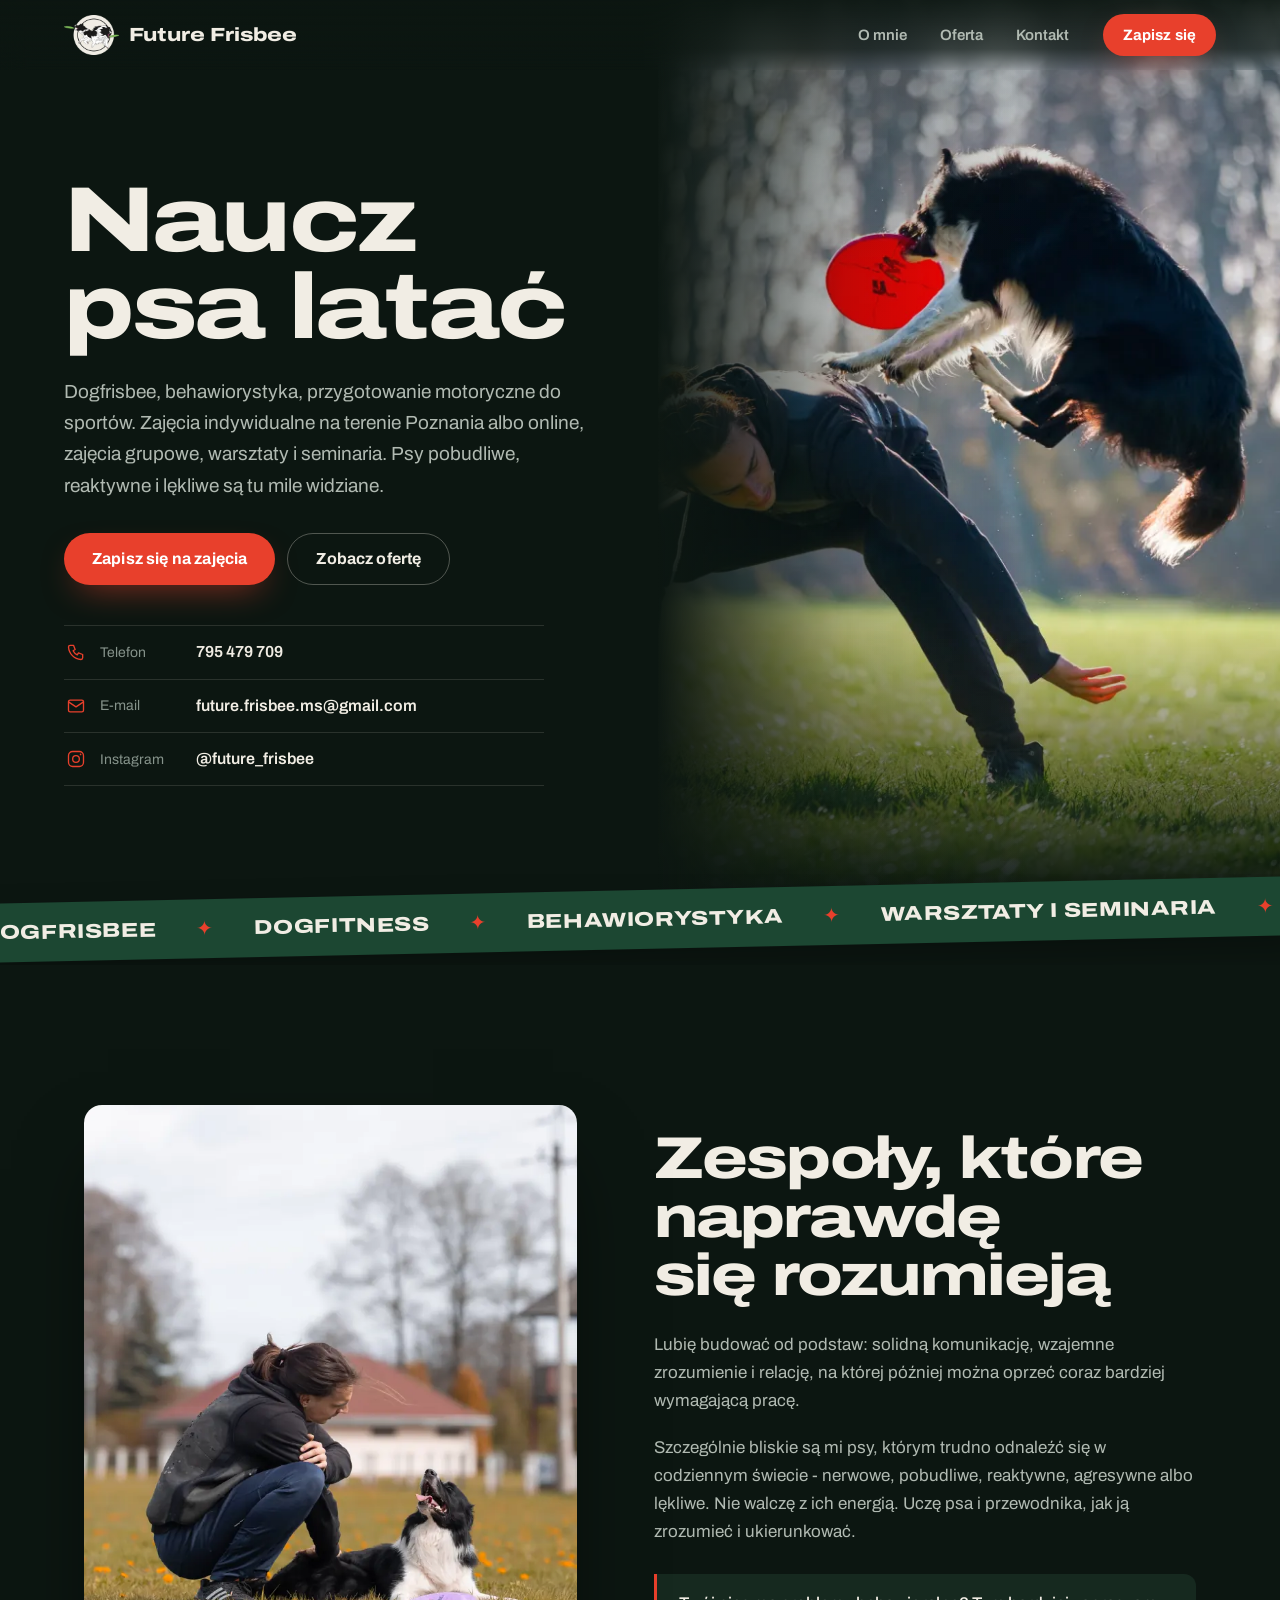
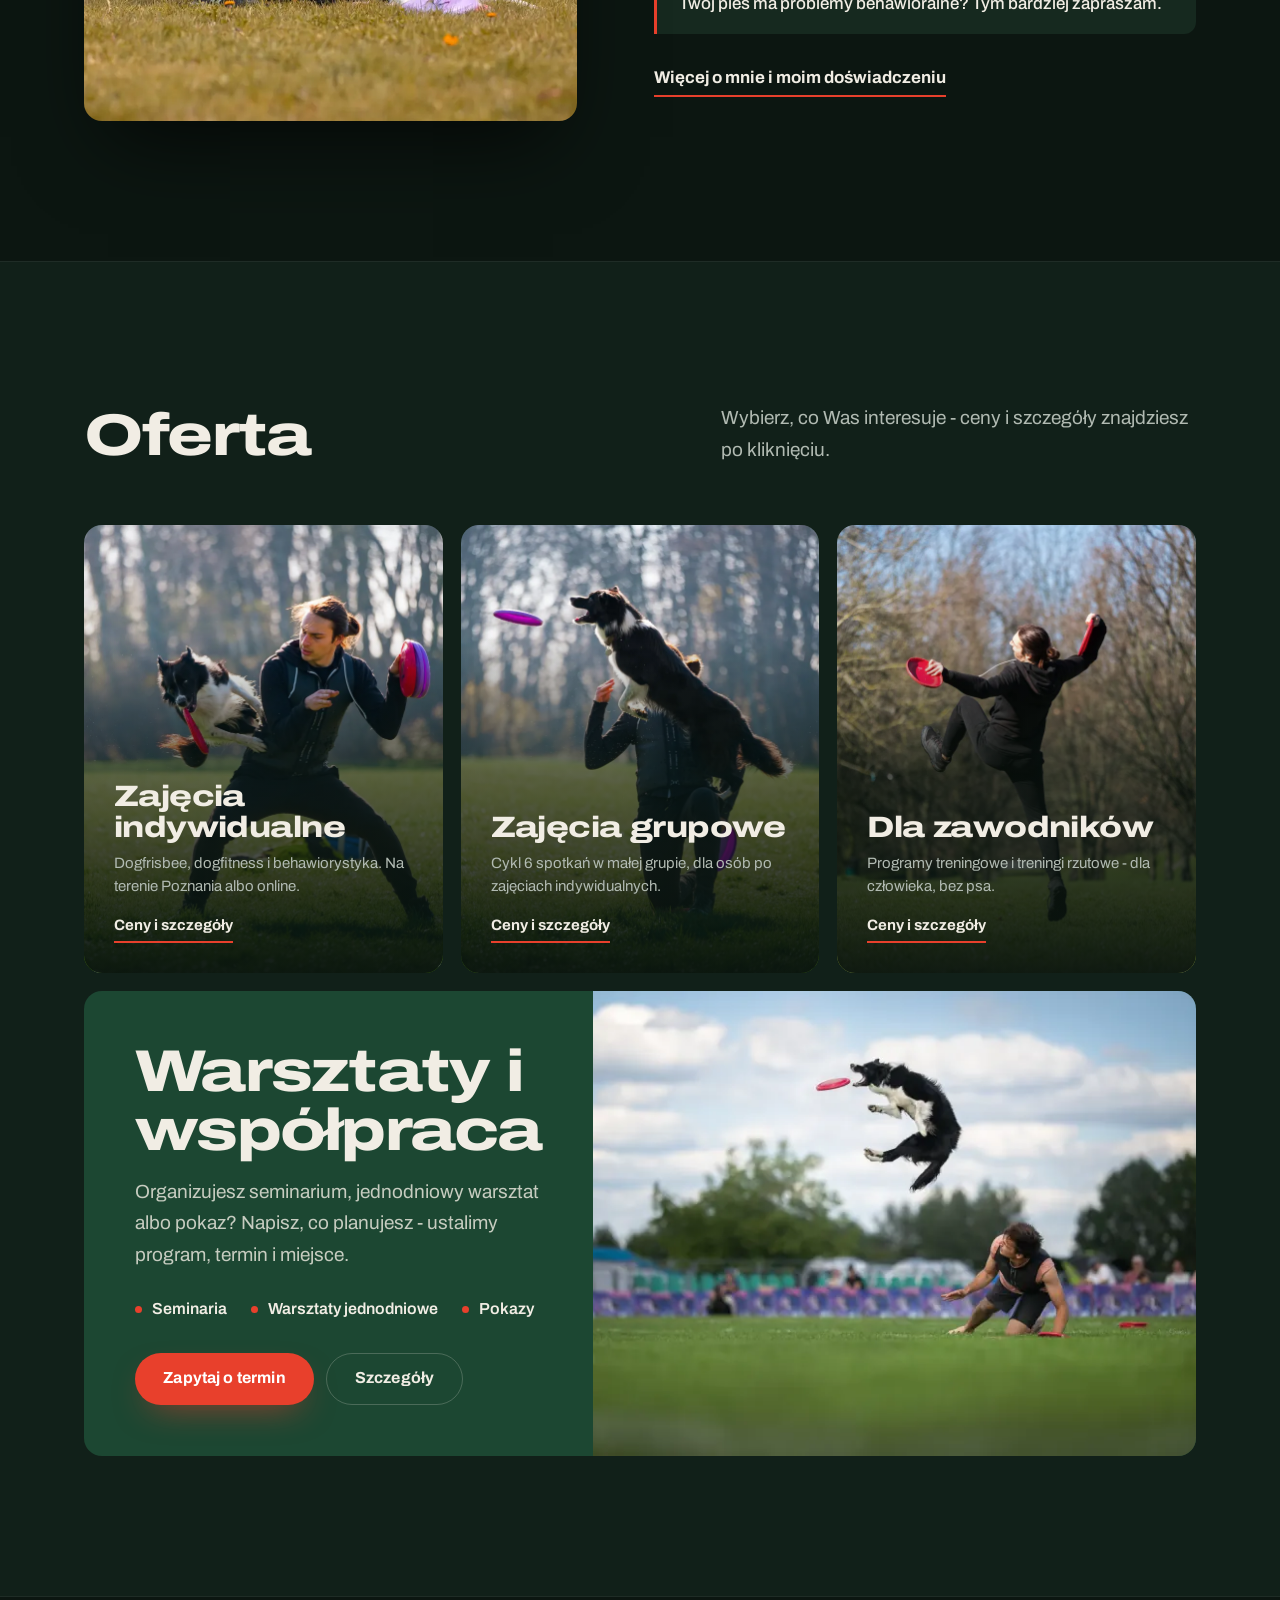
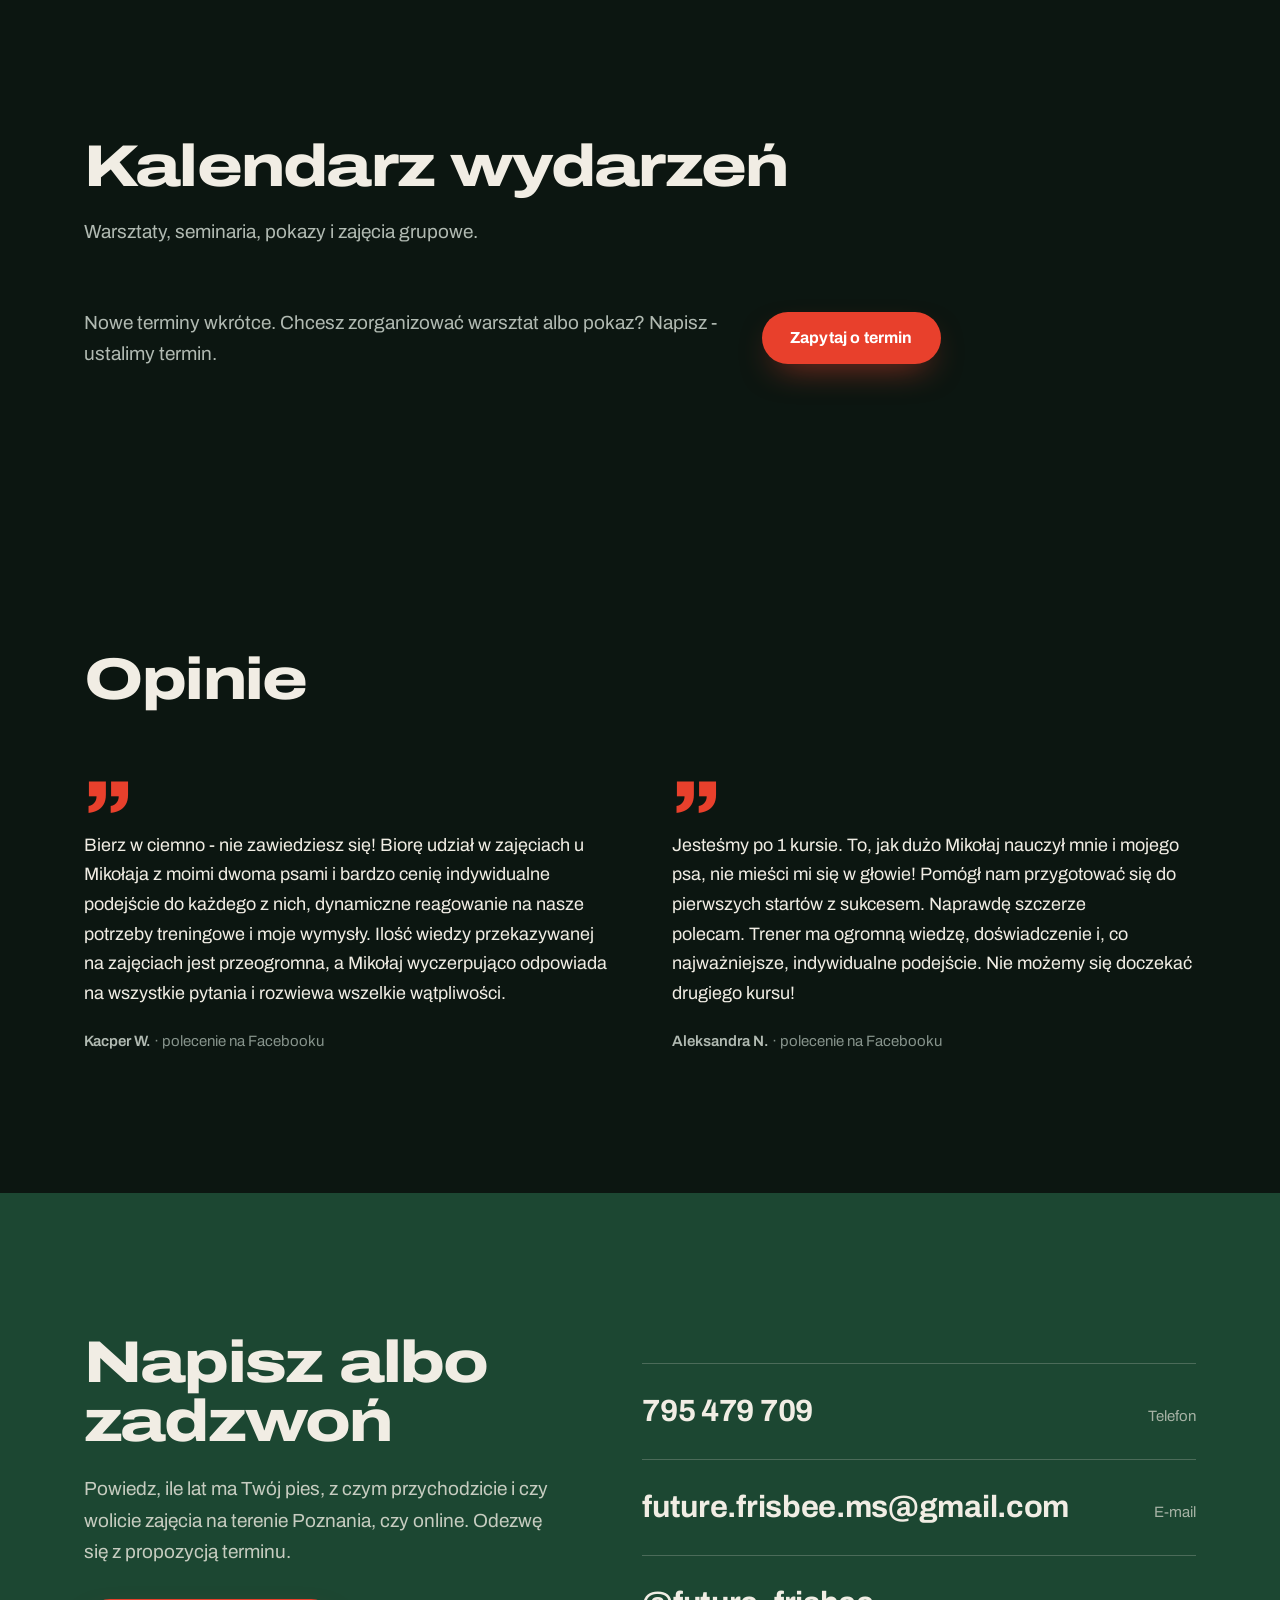
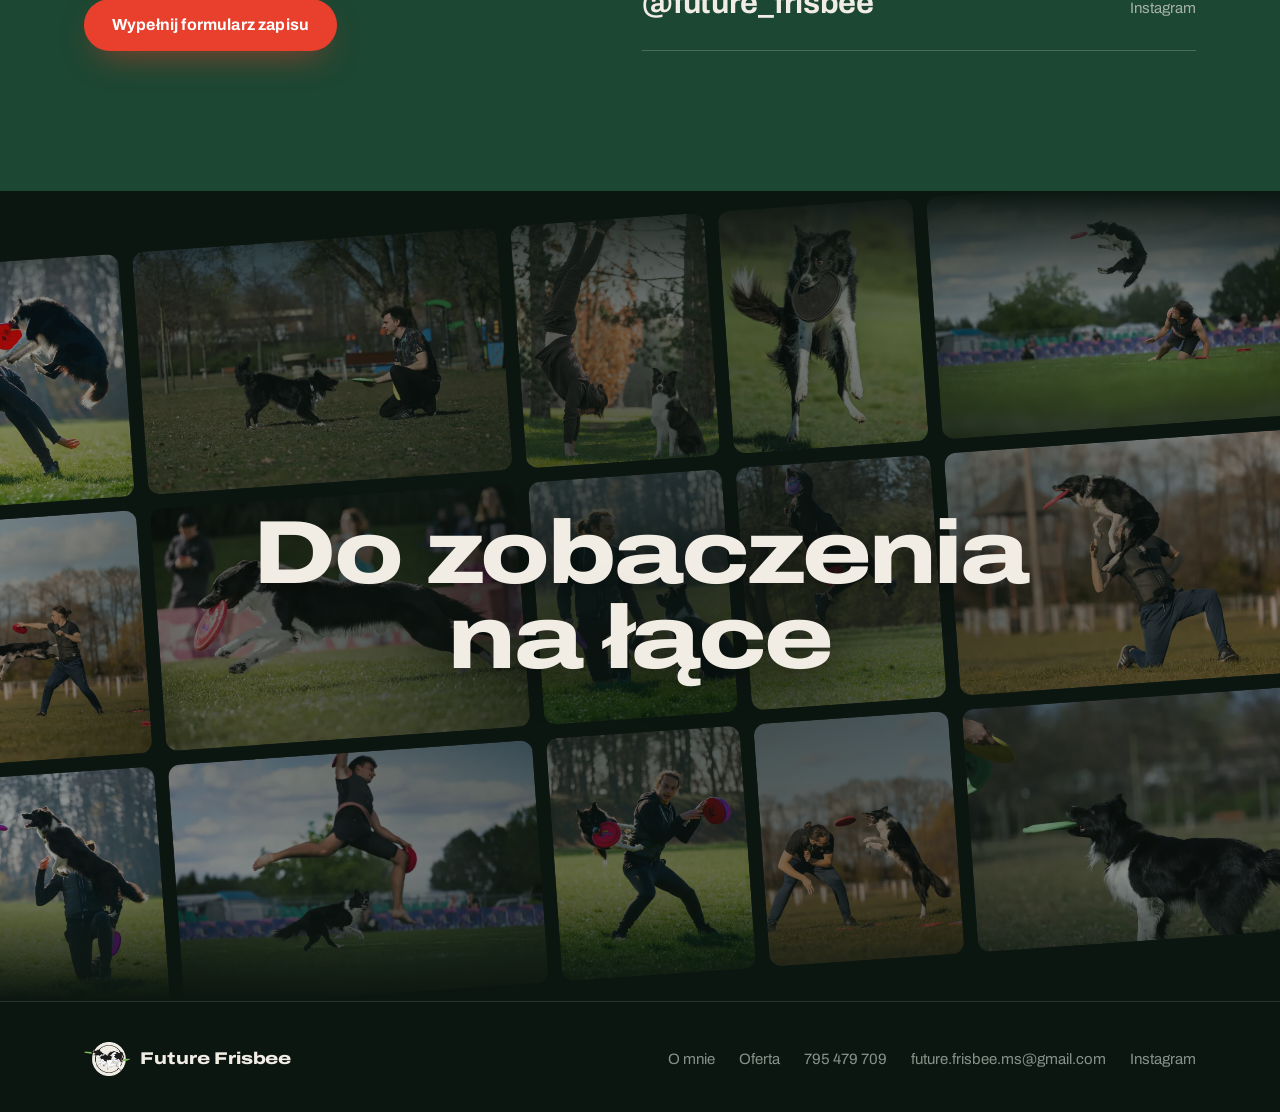
==== index.html @ 6a200ba5 "Kalendarz: tekst zastępczy bez fetch, opis w CLAUDE.md Co-Authored-By: Claude Opus 5.5 <noreply@anth" ====
<!DOCTYPE html>
<!-- WYGENEROWANE przez scripts/build.mjs z "Future Frisbee.dc.html" - nie edytuj ręcznie. -->
<html lang="pl">
<head>
<meta charset="utf-8">
<meta name="viewport" content="width=device-width, initial-scale=1">
<title>Future Frisbee - dogfrisbee, dogfitness i behawiorystyka</title>
<meta name="description" content="Dogfrisbee, behawiorystyka i przygotowanie motoryczne do sportów (dogfitness). Zajęcia indywidualne i grupowe - na terenie Poznania i online, warsztaty i seminaria. Psy pobudliwe, reaktywne i lękliwe mile widziane.">
<meta name="theme-color" content="#0c1611">
<meta property="og:type" content="website">
<meta property="og:locale" content="pl_PL">
<meta property="og:title" content="Future Frisbee - dogfrisbee, dogfitness i behawiorystyka">
<meta property="og:description" content="Dogfrisbee, behawiorystyka i przygotowanie motoryczne do sportów (dogfitness). Zajęcia indywidualne i grupowe - na terenie Poznania i online, warsztaty i seminaria. Psy pobudliwe, reaktywne i lękliwe mile widziane.">
<link rel="icon" type="image/png" href="logo/favicon.png">
<link rel="apple-touch-icon" href="logo/apple-touch-icon.png">
<link rel="preconnect" href="https://fonts.googleapis.com">
<link rel="preconnect" href="https://fonts.gstatic.com" crossorigin>
<link href="https://fonts.googleapis.com/css2?family=Archivo:wdth,wght@62..125,400..800&display=swap" rel="stylesheet">
<link rel="preload" as="image" href="photos/img_6979.webp" imagesrcset="photos/img_6979-720.webp 720w, photos/img_6979.webp 1206w" imagesizes="(max-width: 859px) 100vw, 50vw" fetchpriority="high">
<script>document.documentElement.className='js static'</script>
<style>
/* Wspólne style wszystkich stron Future Frisbee.
   Kolory marki w jednym miejscu - zmiana tutaj zmienia całą stronę. */

:root {
  --bg: #0c1611;          /* leśna noc - tło */
  --surface: #112019;     /* karty, pola formularza */
  --surface-2: #16291f;
  --green: #1c4732;       /* zieleń marki - duże bloki */
  --green-line: rgba(241, 237, 228, .22);
  --ink: #f1ede4;         /* tekst */
  --muted: #b1bab2;
  --dim: #86938b;
  --line: rgba(241, 237, 228, .13);
  --accent: #e8402c;      /* czerwień dysku - tylko przyciski i akcenty */

  --r: 18px;
  --r-sm: 12px;
  --pill: 999px;
  --gutter: clamp(20px, 5vw, 64px);
  --maxw: 1240px;
  --ease: cubic-bezier(.2, .7, .2, 1);
}
html[data-shape="ostry"] { --r: 2px; --r-sm: 2px; --pill: 4px; }

*, *::before, *::after { box-sizing: border-box; }
html { scroll-behavior: smooth; scroll-padding-top: 84px; -webkit-text-size-adjust: 100%; }
body {
  margin: 0; background: var(--bg); color: var(--ink);
  font-family: 'Archivo', system-ui, sans-serif; font-size: 17px; line-height: 1.65;
  -webkit-font-smoothing: antialiased;
}
img { max-width: 100%; height: auto; display: block; }
a { color: inherit; text-decoration: none; }
a[href^="tel:"] { white-space: nowrap; } /* numer telefonu nie łamie się na dwie linie */
::selection { background: var(--accent); color: #fff; }
:focus-visible { outline: 2px solid var(--accent); outline-offset: 3px; border-radius: 4px; }

/* ---------- Typografia ---------- */
.wrap { max-width: var(--maxw); margin: 0 auto; padding: 0 var(--gutter); }
.display { font-stretch: 125%; font-weight: 800; letter-spacing: -.03em; line-height: .95; margin: 0; text-wrap: balance; }
.h1 { font-size: clamp(46px, 7.2vw, 104px); }
.h2 { font-size: clamp(34px, 4.6vw, 64px); line-height: 1; }
.h3 { font-size: clamp(23px, 2.3vw, 30px); line-height: 1.05; letter-spacing: -.02em; }
.lead { font-size: clamp(17px, 1.5vw, 19px); line-height: 1.65; color: var(--muted); text-wrap: pretty; max-width: 34em; margin: 0; }
.lead a, .prose a { color: var(--ink); border-bottom: 1px solid var(--accent); }
.prose p { margin: 0 0 1.1em; color: var(--muted); max-width: 36em; text-wrap: pretty; }
.prose p:last-child { margin-bottom: 0; }

/* ---------- Przyciski ---------- */
.btn {
  display: inline-flex; align-items: center; justify-content: center; gap: 10px;
  min-height: 52px; padding: 0 28px; border-radius: var(--pill); border: 0;
  font: inherit; font-weight: 700; font-size: 16px; letter-spacing: .01em; white-space: nowrap; cursor: pointer;
  transition: background-color .25s, border-color .25s, color .25s, transform .25s, filter .25s;
}
.btn-primary { background: var(--accent); color: #fff; box-shadow: 0 14px 34px -14px color-mix(in srgb, var(--accent) 70%, transparent); }
.btn-primary:hover { filter: brightness(1.08); transform: translateY(-1px); }
.btn-ghost { border: 1px solid rgba(241, 237, 228, .3); color: var(--ink); }
.btn-ghost:hover, .feature-actions .btn-ghost:hover, .cta-actions .btn-ghost:hover { border-color: var(--ink); background: rgba(241, 237, 228, .1); transform: translateY(-1px); }
.btn-dark { background: var(--bg); color: var(--ink); }
.btn-dark:hover { background: #050a07; transform: translateY(-1px); }
.text-link { display: inline-block; font-weight: 700; border-bottom: 2px solid var(--accent); padding-bottom: 3px; transition: color .2s; }
.text-link:hover { color: #fff; }

/* ---------- Ikony ---------- */
.ico { width: 20px; height: 20px; flex: none; fill: none; stroke: currentColor; stroke-width: 1.6; stroke-linecap: round; stroke-linejoin: round; }
.ico .dot { fill: currentColor; stroke: none; }

/* ---------- Nawigacja ---------- */
.nav {
  position: fixed; top: 0; left: 0; right: 0; z-index: 80;
  display: flex; align-items: center; justify-content: space-between; gap: 16px;
  padding: 14px var(--gutter);
  background: linear-gradient(rgba(12, 22, 17, .92), rgba(12, 22, 17, .62) 70%, rgba(12, 22, 17, 0));
  backdrop-filter: blur(14px); -webkit-backdrop-filter: blur(14px);
}
.brand { display: inline-flex; align-items: center; gap: 10px; font-stretch: 125%; font-weight: 800; font-size: 19px; letter-spacing: -.01em; white-space: nowrap; }
.brand-mark { flex: none; width: auto; height: 40px; } /* logo: logo/logo-mark.webp */
.footer .brand-mark { height: 34px; }
.nav-links { display: flex; align-items: center; gap: clamp(18px, 2.6vw, 34px); font-size: 15px; font-weight: 600; }
.nav-links a:not(.btn) { color: var(--muted); transition: color .2s; }
.nav-links a:not(.btn):hover, .nav-links a[aria-current] { color: var(--ink); }
.nav .btn { min-height: 42px; padding: 0 20px; font-size: 15px; }

/* ---------- Sekcje ---------- */
.section { padding: clamp(80px, 11vw, 140px) 0; }
.section-alt { background: var(--surface); border-top: 1px solid rgba(241, 237, 228, .06); border-bottom: 1px solid rgba(241, 237, 228, .06); }
.section-head { display: flex; justify-content: space-between; align-items: flex-end; gap: 20px 48px; flex-wrap: wrap; margin-bottom: clamp(36px, 5vw, 60px); }
.section-head .lead { max-width: 25em; }

/* ---------- Hero (strona główna) ---------- */
.hero { position: relative; min-height: 100vh; min-height: 100svh; display: grid; grid-template-columns: 1.05fr 1fr; }
.hero-copy {
  position: relative; z-index: 2; display: flex; flex-direction: column; justify-content: center;
  margin-right: -2px; background: var(--bg); /* zakrywa szczelinę na styku ze zdjęciem */
  padding: clamp(100px, 14vh, 140px) clamp(20px, 4vw, 56px) clamp(40px, 7vh, 72px) var(--gutter);
}
.hero-copy .lead { margin-top: 24px; }
.hero-actions { display: flex; flex-wrap: wrap; gap: 12px; margin-top: 32px; }
.hero-media { position: relative; overflow: hidden; }
.hero-media img { position: absolute; inset: 0; width: 100%; height: 100%; object-fit: cover; object-position: 60% 30%; }
.hero-media::after {
  content: ""; position: absolute; inset: 0;
  background: linear-gradient(90deg, var(--bg) 0%, rgba(12, 22, 17, .25) 30%, rgba(12, 22, 17, 0) 60%),
              linear-gradient(rgba(12, 22, 17, .35), rgba(12, 22, 17, 0) 30%, rgba(12, 22, 17, 0) 70%, var(--bg));
}

/* Lista kontaktów (hero, formularz) */
.contact-list { list-style: none; margin: 40px 0 0; padding: 0; max-width: 30rem; border-top: 1px solid var(--line); }
.contact-list a { display: grid; grid-template-columns: 22px 84px 1fr; align-items: center; gap: 12px; padding: 13px 2px; border-bottom: 1px solid var(--line); }
.contact-list .ico { color: var(--accent); }
.contact-list .cl-label { color: var(--dim); font-size: 14px; }
.contact-list .cl-value { font-weight: 600; font-size: 16px; overflow-wrap: anywhere; transition: color .2s; }
.contact-list a:hover .cl-value { color: var(--accent); }

/* Pasek z hasłami */
.band-wrap { position: relative; z-index: 5; overflow: hidden; margin-top: -26px; padding: 16px 0; } /* przycina obrócony pasek po bokach */
.band { overflow: hidden; padding: 13px 0; margin: 0 -20px; background: var(--green); transform: rotate(-1.2deg); box-shadow: 0 12px 30px rgba(0, 0, 0, .25); }
.band-track {
  display: flex; gap: 40px; width: max-content; white-space: nowrap; animation: ffMarquee3 30s linear infinite;
  font-stretch: 125%; font-weight: 800; font-size: clamp(16px, 2vw, 20px); letter-spacing: .03em; text-transform: uppercase;
}
.band-track .sep { color: var(--accent); }

/* ---------- O mnie (skrót na stronie głównej) ---------- */
.about { display: grid; grid-template-columns: 1fr 1.1fr; gap: clamp(36px, 6vw, 88px); align-items: center; }
.about-photo { position: relative; }
.about-photo img { width: 100%; aspect-ratio: 4 / 5; object-fit: cover; object-position: 50% 85%; border-radius: var(--r); box-shadow: 0 40px 80px -24px rgba(0, 0, 0, .7); }
.photo-tag {
  position: absolute; right: -8px; bottom: -14px; padding: 12px 18px; border-radius: var(--r-sm);
  background: var(--green); color: var(--ink); font-stretch: 125%; font-weight: 800; font-size: 15px;
  transform: rotate(3deg); box-shadow: 0 12px 30px rgba(0, 0, 0, .35);
}
.about .prose { margin-top: 26px; }
.note {
  margin: 28px 0 0; padding: 16px 22px; max-width: 34em;
  border-left: 3px solid var(--accent); border-radius: 0 var(--r-sm) var(--r-sm) 0;
  background: var(--surface-2); color: var(--ink); font-weight: 500;
}
.about .text-link { margin-top: 30px; }

/* ---------- Oferta: kafelki ze zdjęciami ---------- */
.tiles { display: grid; grid-template-columns: repeat(3, 1fr); gap: 18px; }
.tile { position: relative; display: block; overflow: hidden; aspect-ratio: 4 / 5; border-radius: var(--r); background: var(--surface-2); isolation: isolate; }
.tile img { position: absolute; inset: 0; width: 100%; height: 100%; object-fit: cover; object-position: 50% 25%; transition: transform 1s var(--ease); }
.tile::after { content: ""; position: absolute; inset: 0; z-index: 1; background: linear-gradient(180deg, rgba(10, 20, 15, 0) 25%, rgba(10, 20, 15, .6) 55%, rgba(10, 20, 15, .96) 100%); }
.tile-body { position: absolute; left: 0; right: 0; bottom: 0; z-index: 2; padding: clamp(20px, 2.4vw, 30px); }
.tile-body p { margin: 10px 0 0; color: var(--muted); font-size: 15px; line-height: 1.5; }
.tile-body .text-link { margin-top: 16px; font-size: 15px; }
.tile:hover img { transform: scale(1.05); }

/* Warsztaty - wyróżniony, szeroki blok w kolorze marki */
.feature { display: grid; grid-template-columns: 1fr 1.25fr; margin-top: 18px; border-radius: var(--r); overflow: hidden; background: var(--green); }
.feature-copy { padding: clamp(28px, 4vw, 56px); display: flex; flex-direction: column; justify-content: center; }
.feature-copy .lead { margin-top: 16px; color: rgba(241, 237, 228, .8); }
.feature-list { list-style: none; margin: 26px 0 0; padding: 0; display: flex; flex-wrap: wrap; gap: 8px 24px; }
.feature-list li { display: inline-flex; align-items: center; gap: 10px; font-size: 16px; font-weight: 600; }
.feature-list li::before { content: ""; flex: none; width: 7px; height: 7px; border-radius: 50%; background: var(--accent); }
.feature-actions { display: flex; flex-wrap: wrap; gap: 12px; margin-top: 30px; }
.feature-actions .btn-ghost { border-color: var(--green-line); }
.feature-media { position: relative; min-height: 340px; overflow: hidden; }
.feature-media img { position: absolute; inset: 0; width: 100%; height: 100%; object-fit: cover; }

/* ---------- Opinie ---------- */
.quotes { display: grid; grid-template-columns: repeat(2, 1fr); gap: clamp(28px, 5vw, 80px); }
.quote { margin: 0; display: flex; flex-direction: column; }
.quote::before { content: "\201D"; height: .5em; margin-bottom: 18px; font-stretch: 125%; font-weight: 800; font-size: 88px; line-height: 1; color: var(--accent); }
.quote blockquote { margin: 0; font-size: 18px; line-height: 1.65; color: var(--ink); text-wrap: pretty; }
.quote figcaption { margin-top: 20px; font-size: 15px; color: var(--dim); }
.quote figcaption strong { color: var(--muted); font-weight: 600; }

/* ---------- Kontakt (strona główna) ---------- */
.contact { background: var(--green); }
.contact-grid { display: grid; grid-template-columns: 1fr 1.15fr; gap: clamp(40px, 6vw, 96px); align-items: end; }
.contact .lead { margin-top: 22px; color: rgba(241, 237, 228, .8); }
.contact .btn { margin-top: 32px; }
.contact-big { list-style: none; margin: 0; padding: 0; border-top: 1px solid var(--green-line); }
.contact-big a { display: flex; justify-content: space-between; align-items: baseline; gap: 6px 20px; flex-wrap: wrap; padding: 22px 0; border-bottom: 1px solid var(--green-line); }
.contact-big .v { font-weight: 700; font-size: clamp(21px, 2.4vw, 32px); letter-spacing: -.01em; overflow-wrap: anywhere; text-decoration: underline 2px transparent; text-underline-offset: 6px; transition: text-decoration-color .2s; }
.contact-big .l { color: rgba(241, 237, 228, .65); font-size: 15px; white-space: nowrap; }
.contact-big a:hover .v { text-decoration-color: var(--accent); }

/* ---------- Finał: przewijające się zdjęcia ---------- */
.finale { position: relative; display: grid; place-items: center; height: clamp(560px, 90vh, 900px); overflow: hidden; background: var(--bg); }
.wall { position: absolute; inset: -6% -4%; display: flex; flex-direction: column; justify-content: center; gap: 14px; transform: rotate(-4deg); }
.wall-row { display: flex; gap: 14px; width: max-content; animation: ffMarquee3 90s linear infinite; }
.wall-row.rev { animation-direction: reverse; animation-duration: 110s; }
.wall-row img { flex: none; width: auto; height: clamp(180px, 27vh, 290px); aspect-ratio: 4 / 5; object-fit: cover; border-radius: var(--r-sm); }
.wall-row img.wide { aspect-ratio: 3 / 2; } /* zdjęcia poziome */
.finale::before {
  content: ""; position: absolute; inset: 0; z-index: 1;
  background: radial-gradient(ellipse 60% 55% at center, rgba(12, 22, 17, .86) 0%, rgba(12, 22, 17, .6) 55%, rgba(12, 22, 17, .4) 100%),
              linear-gradient(var(--bg), rgba(12, 22, 17, 0) 16%, rgba(12, 22, 17, 0) 84%, var(--bg));
}
.finale-text { position: relative; z-index: 2; text-align: center; padding: 0 var(--gutter); }
.finale-text .display { font-size: clamp(40px, 7vw, 100px); text-shadow: 0 6px 40px rgba(0, 0, 0, .5); }

/* ---------- Stopka ---------- */
.footer { padding: 40px 0 36px; border-top: 1px solid var(--line); font-size: 15px; color: var(--dim); }
.footer-grid { display: flex; flex-wrap: wrap; justify-content: space-between; align-items: center; gap: 20px 40px; }
.footer .brand { color: var(--ink); font-size: 17px; }
.footer-links { display: flex; flex-wrap: wrap; gap: 10px 24px; }
.footer-links a { transition: color .2s; }
.footer-links a:hover { color: var(--ink); }

/* ---------- Podstrony: nagłówek ---------- */
.page-head { padding: clamp(130px, 18vh, 190px) 0 clamp(40px, 6vw, 72px); }
.page-head .lead { margin-top: 26px; }
.jump { display: flex; flex-wrap: wrap; gap: 10px; margin-top: 34px; }
.jump a { padding: 10px 18px; border: 1px solid var(--line); border-radius: var(--pill); font-size: 15px; font-weight: 600; color: var(--muted); transition: border-color .2s, color .2s; }
.jump a:hover { border-color: var(--ink); color: var(--ink); }

/* ---------- Oferta: usługa ---------- */
.service { display: grid; grid-template-columns: minmax(0, .75fr) minmax(0, 1.4fr); gap: clamp(28px, 5vw, 80px); align-items: start; padding: clamp(48px, 7vw, 96px) 0; border-top: 1px solid var(--line); }
.service-photo img { width: 100%; aspect-ratio: 4 / 5; object-fit: cover; object-position: 50% 25%; border-radius: var(--r); }
.service-photo img.focus-top { object-position: 50% 0; }  /* głowa przy górnej krawędzi */
.service-photo img.focus-low { object-position: 50% 70%; } /* trener i pies w dolnej części */
.chips { display: flex; flex-wrap: wrap; gap: 6px 22px; margin-top: 16px; }
.chip { display: inline-flex; align-items: center; gap: 9px; color: var(--muted); font-size: 15px; font-weight: 600; }
.chip::before { content: ""; flex: none; width: 7px; height: 7px; border-radius: 50%; background: var(--accent); }
.prices { display: flex; flex-wrap: wrap; gap: 12px; margin-top: 28px; }
.price { flex: 1 1 190px; padding: 18px 20px; border: 1px solid var(--line); border-radius: var(--r-sm); background: var(--surface); }
.price-amount { font-stretch: 125%; font-weight: 800; font-size: clamp(26px, 2.6vw, 34px); letter-spacing: -.02em; line-height: 1; white-space: nowrap; }
.price-amount small { font-size: .5em; font-weight: 700; letter-spacing: 0; color: var(--muted); }
.price-label { margin-top: 8px; font-size: 15px; line-height: 1.45; color: var(--muted); }
.price-label strong { color: var(--ink); font-weight: 600; }
.service-cta { margin-top: 24px; }
.sub { margin: 36px 0 10px; font-size: 16px; font-weight: 700; }
.topics { list-style: none; margin: 0; padding: 0; display: grid; gap: 12px; max-width: 38em; }
.topics li { position: relative; padding-left: 20px; color: var(--muted); }
.topics li::before { content: ""; position: absolute; left: 0; top: .62em; width: 7px; height: 7px; border-radius: 50%; background: var(--accent); }
.topics strong { color: var(--ink); font-weight: 600; }

/* Warsztaty na podstronie oferty */
.workshops { margin: clamp(24px, 4vw, 48px) 0; padding: clamp(32px, 5vw, 72px); border-radius: var(--r); background: var(--green); }
.workshops .lead { margin-top: 20px; color: rgba(241, 237, 228, .82); }
.formats { display: grid; grid-template-columns: repeat(3, 1fr); gap: 14px; margin-top: 36px; }
.format { padding: 22px; border: 1px solid var(--green-line); border-radius: var(--r-sm); }
.format h3 { margin: 0; font-size: 19px; font-weight: 700; }
.format p { margin: 8px 0 0; font-size: 15px; line-height: 1.55; color: rgba(241, 237, 228, .78); }
.workshops-foot { display: flex; flex-wrap: wrap; align-items: center; justify-content: space-between; gap: 18px 32px; margin-top: 32px; }
.workshops-foot p { margin: 0; color: rgba(241, 237, 228, .82); }

/* ---------- Formularz zapisu ---------- */
.signup { display: grid; grid-template-columns: 1fr 1.25fr; gap: clamp(36px, 6vw, 96px); align-items: start; }
.signup .lead { margin-top: 22px; }
.form { display: grid; grid-template-columns: 1fr 1fr; gap: 18px 16px; padding: clamp(22px, 3vw, 36px); border: 1px solid var(--line); border-radius: var(--r); background: var(--surface); }
.field { display: flex; flex-direction: column; gap: 8px; min-width: 0; }
.field.full { grid-column: 1 / -1; }
.field label { font-size: 15px; font-weight: 600; color: var(--muted); }
.field input, .field select, .field textarea {
  width: 100%; min-height: 52px; padding: 13px 16px; border: 1px solid rgba(241, 237, 228, .18); border-radius: var(--r-sm);
  background: var(--bg); color: var(--ink); font: inherit; font-size: 16px; transition: border-color .2s, box-shadow .2s;
}
.field textarea { min-height: 140px; resize: vertical; line-height: 1.5; }
.field select {
  appearance: none; -webkit-appearance: none; padding-right: 44px; cursor: pointer;
  background-image: url("data:image/svg+xml,%3Csvg xmlns='http://www.w3.org/2000/svg' viewBox='0 0 24 24' fill='none' stroke='%23b1bab2' stroke-width='2' stroke-linecap='round'%3E%3Cpath d='m6 9 6 6 6-6'/%3E%3C/svg%3E");
  background-repeat: no-repeat; background-position: right 14px center; background-size: 18px;
}
.field ::placeholder { color: #6b776f; }
.field input:focus, .field select:focus, .field textarea:focus { outline: none; border-color: var(--accent); box-shadow: 0 0 0 3px color-mix(in srgb, var(--accent) 25%, transparent); }
.form-foot { grid-column: 1 / -1; display: flex; flex-wrap: wrap; align-items: center; gap: 12px 20px; margin-top: 4px; }
.form-note { margin: 0; flex: 1 1 220px; font-size: 14px; line-height: 1.5; color: var(--dim); }
.form-status { grid-column: 1 / -1; margin: 0; font-size: 15px; color: var(--ink); }
.form-status:empty { display: none; }

/* ---------- O mnie: podstrona ---------- */
.bio-hero { display: grid; grid-template-columns: 1.1fr 1fr; gap: clamp(36px, 6vw, 96px); align-items: center; padding-top: clamp(120px, 16vh, 170px); }
.bio-hero .lead { margin-top: 26px; }
.bio-hero img { width: 100%; aspect-ratio: 3 / 4; object-fit: cover; object-position: 50% 10%; border-radius: var(--r); } /* 3:4 - mieszczą się stopy i pies */
.approach { display: grid; grid-template-columns: minmax(0, .8fr) minmax(0, 1.3fr); gap: clamp(28px, 6vw, 96px); align-items: start; }
.pull { margin: 38px 0 0; padding-top: 26px; border-top: 1px solid var(--line); font-stretch: 125%; font-weight: 800; font-size: clamp(24px, 2.6vw, 34px); line-height: 1.12; letter-spacing: -.02em; max-width: 20em; text-wrap: balance; }
.xp { list-style: none; margin: 0; padding: 0; border-top: 1px solid var(--line); }
.xp li { position: relative; padding: 20px 0 20px 28px; border-bottom: 1px solid var(--line); font-size: 18px; }
.xp li::before { content: ""; position: absolute; left: 0; top: calc(20px + .75em - 4px); width: 8px; height: 8px; border-radius: 2px; background: var(--accent); }
/* Wersja do publikacji (build dodaje klasę "static"): bez ramek „Do uzupełnienia”,
   a wiersze bez żadnej treści znikają. W narzędziu do projektowania widać je dalej. */
html.static .xp .todo, html.static .xp li:has(> .todo:only-child) { display: none; }
.todo { display: inline-block; margin-top: 4px; padding: 2px 10px; border: 1px dashed rgba(241, 237, 228, .35); border-radius: 6px; color: var(--dim); font-size: 15px; }
.dogs { display: grid; grid-template-columns: repeat(3, 1fr); gap: 18px; }
.dog { margin: 0; position: relative; }
.dog img { width: 100%; aspect-ratio: 4 / 5; object-fit: cover; border-radius: var(--r); }
.dog img.focus-hugo { object-position: 38% 50%; } /* zdjęcie poziome: pies w lewej części kadru */
.dog .photo-tag { right: 18px; }
.dog:nth-child(2) .photo-tag { transform: rotate(-3deg); }
.dog:nth-child(3) .photo-tag { transform: rotate(2deg); }
.cta-band { background: var(--green); }
.cta-band .wrap { display: flex; flex-wrap: wrap; align-items: center; justify-content: space-between; gap: 24px 40px; }
.cta-actions { display: flex; flex-wrap: wrap; gap: 12px; }
.cta-actions .btn-ghost { border-color: var(--green-line); }

/* ---------- Kalendarz wydarzeń (rysuje go site.js z danych Sanity) ---------- */
.cal-fallback { display: flex; flex-wrap: wrap; align-items: center; gap: 20px 32px; }
.js [data-cal]:not([data-cal-state]) .cal-fallback { visibility: hidden; } /* trwa pobieranie */
[data-cal-state="ready"] .cal-fallback { display: none; }
.cal-app { display: grid; grid-template-columns: minmax(0, 1.5fr) minmax(0, 1fr); gap: 28px; align-items: start; }
.cal { position: relative; background: var(--surface); border: 1px solid var(--line); border-radius: var(--r); }
.cal-head { display: flex; align-items: center; justify-content: space-between; gap: 12px; padding: 16px 18px; border-bottom: 1px solid var(--line); }
.cal-month { margin: 0; font-size: 19px; font-weight: 800; letter-spacing: -.01em; }
.cal-nav { width: 44px; height: 44px; display: grid; place-items: center; border: 1px solid var(--line); border-radius: 50%; background: none; color: var(--ink); font: inherit; font-size: 22px; line-height: 1; cursor: pointer; transition: background .2s, border-color .2s; }
.cal-nav:hover { background: var(--surface-2); border-color: var(--green-line); }
.cal-week, .cal-grid { display: grid; grid-template-columns: repeat(7, minmax(0, 1fr)); }
.cal-week { border-bottom: 1px solid var(--line); }
.cal-week span { padding: 10px 0; text-align: center; font-size: 12px; font-weight: 700; letter-spacing: .08em; text-transform: uppercase; color: var(--muted); }
.cal-grid > * { min-height: 68px; border-right: 1px solid var(--line); border-bottom: 1px solid var(--line); }
.cal-grid > :nth-child(7n) { border-right: 0; }
.cal-grid > :nth-last-child(-n+7) { border-bottom: 0; }
.cal-pad { background: rgba(0, 0, 0, .14); }
.cal-day { display: flex; flex-direction: column; align-items: center; justify-content: center; gap: 4px; padding: 6px 4px; font: inherit; color: var(--ink); background: none; border-top: 0; border-left: 0; text-align: center; }
.cal-num { width: 34px; height: 34px; display: grid; place-items: center; border-radius: 50%; font-size: 15px; font-weight: 600; }
.cal-day.today .cal-num { box-shadow: inset 0 0 0 2px var(--accent); }
button.cal-day { -webkit-tap-highlight-color: transparent; cursor: pointer; background: color-mix(in srgb, var(--accent) 14%, transparent); transition: background .2s; }
button.cal-day:hover, button.cal-day[aria-expanded="true"] { background: color-mix(in srgb, var(--accent) 26%, transparent); }
button.cal-day .cal-num { font-weight: 800; }
.cal-day.today.has-ev .cal-num, button.cal-day.today .cal-num { background: var(--accent); color: #fff; box-shadow: none; }
.cal-title { font-size: 11px; font-weight: 600; line-height: 1.25; color: var(--ink); display: -webkit-box; -webkit-line-clamp: 2; -webkit-box-orient: vertical; overflow: hidden; }
.cal-more { font-size: 11px; font-weight: 700; color: var(--muted); line-height: 1; }
.cal-dot { display: none; width: 6px; height: 6px; border-radius: 50%; background: var(--accent); }
.cal-legend { display: flex; align-items: center; gap: 10px; margin: 0; padding: 12px 18px; border-top: 1px solid var(--line); font-size: 14px; color: var(--muted); }
.cal-legend i { flex: none; width: 14px; height: 14px; border-radius: 4px; background: color-mix(in srgb, var(--accent) 26%, transparent); }
.cal-pop { position: absolute; z-index: 5; width: min(300px, calc(100% - 16px)); padding: 16px 18px; background: var(--surface-2); border: 1px solid var(--green-line); border-radius: var(--r-sm); box-shadow: 0 18px 40px -12px rgba(0, 0, 0, .6); }
.cal-pop[hidden] { display: none; }
.cal-ev + .cal-ev { margin-top: 14px; padding-top: 14px; border-top: 1px solid var(--line); }
.cal-ev-date { margin: 0 0 2px; font-size: 12px; font-weight: 700; letter-spacing: .06em; text-transform: uppercase; color: var(--muted); }
.cal-ev h4 { margin: 0 0 6px; font-size: 17px; line-height: 1.3; }
.cal-ev p { margin: 0; font-size: 15px; line-height: 1.55; color: var(--muted); }
.cal-ev .text-link { margin-top: 10px; font-size: 15px; }
.cal-list h3 { margin: 0 0 14px; font-size: 13px; font-weight: 700; letter-spacing: .1em; text-transform: uppercase; color: var(--muted); }
.cal-item { display: flex; gap: 16px; padding: 18px; background: var(--surface); border: 1px solid var(--line); border-radius: var(--r); }
.cal-item + .cal-item { margin-top: 12px; }
.cal-badge { flex: none; width: 60px; height: 64px; display: flex; flex-direction: column; align-items: center; justify-content: center; border-radius: var(--r-sm); background: color-mix(in srgb, var(--accent) 16%, transparent); }
.cal-badge b { font-size: 26px; line-height: 1; font-weight: 800; }
.cal-badge span { margin-top: 3px; font-size: 12px; font-weight: 700; letter-spacing: .06em; text-transform: uppercase; color: var(--muted); }
.cal-item .cal-ev { min-width: 0; }
.cal-tag { display: inline-block; margin-bottom: 6px; padding: 2px 10px; border: 1px solid var(--green-line); border-radius: var(--pill); font-size: 12px; font-weight: 600; color: var(--muted); }

/* ---------- Ruch ---------- */
@keyframes ffMarquee { to { transform: translateX(-50%); } }
@keyframes ffMarquee3 { to { transform: translateX(-33.3333%); } }
@keyframes ffRise { from { opacity: 0; transform: translateY(32px); } to { opacity: 1; transform: none; } }
.rise { animation: ffRise .9s var(--ease) both; }
.rise-2 { animation-delay: .12s; }
.rise-3 { animation-delay: .24s; }
.rise-4 { animation-delay: .36s; }

.js [data-reveal] { opacity: 0; transition: opacity .9s var(--ease), transform .9s var(--ease); }
.js [data-reveal="up"] { transform: translateY(30px); }
.js [data-reveal="left"] { transform: translateX(-36px); }
.js [data-reveal].in { opacity: 1; transform: none; }

html[data-motion="calm"] .band-track { animation-duration: 60s; }
html[data-motion="calm"] .wall-row { animation-duration: 180s; }
html[data-motion="off"] *, html[data-motion="off"] *::before, html[data-motion="off"] *::after { animation: none !important; transition: none !important; }
html[data-motion="off"] [data-reveal] { opacity: 1 !important; transform: none !important; }

@media (prefers-reduced-motion: reduce) {
  html { scroll-behavior: auto; }
  *, *::before, *::after { animation: none !important; transition: none !important; }
  .js [data-reveal] { opacity: 1; transform: none; }
}

/* ---------- Tablet / telefon ---------- */
@media (max-width: 1000px) {
  .quotes { grid-template-columns: 1fr; }
  .cal-app { grid-template-columns: 1fr; }
  .formats { grid-template-columns: 1fr; }
}
@media (max-width: 859px) {
  /* Psy: dwa pionowe obok siebie, poziome zdjęcie Hugo pod nimi na całą szerokość */
  .dogs { grid-template-columns: 1fr 1fr; }
  .dog:nth-child(3) { grid-column: 1 / -1; }
  .dog:nth-child(3) img { aspect-ratio: 3 / 2; object-position: 50% 50%; }
  /* Menu: „Zapisz się” zostaje, „Kontakt” znika (kontakty są na pierwszym ekranie).
     Linki mają ≥ 44 px wysokości, żeby łatwo trafić palcem. */
  .nav { padding-top: 7px; padding-bottom: 7px; }
  .nav .brand-mark, .nav .nav-hide-m { display: none; }
  .nav-links { gap: 16px; font-size: 14px; }
  .nav-links a:not(.btn) { padding: 11px 0; }
  .nav .btn { padding: 0 16px; font-size: 14px; }
  .brand { font-size: 17px; }

  /* Pierwszy ekran: zdjęcie na górze, pod nim nagłówek i przyciski */
  .hero { grid-template-columns: 1fr; min-height: 0; }
  .hero-media { order: -1; margin-top: 58px; height: 46vh; height: clamp(210px, 46svh, 480px); } /* 58px = wysokość menu */
  .hero-media img { object-position: 50% 12%; }
  .hero-media::after { background: linear-gradient(rgba(12, 22, 17, 0) 60%, var(--bg) 100%); }
  .hero-copy { padding-top: 16px; padding-bottom: 36px; margin-right: 0; }
  .contact-list { margin-top: 32px; }
  .contact-list a { grid-template-columns: 22px 1fr; }
  .contact-list .cl-label { display: none; }

  .about, .contact-grid, .signup, .bio-hero, .approach { grid-template-columns: 1fr; }
  .tiles { grid-template-columns: 1fr; }
  .tile { aspect-ratio: 16 / 9; }
  .about-photo { max-width: 480px; }
  .bio-hero img { max-width: 480px; }
  .feature { grid-template-columns: 1fr; }
  .feature-media { order: -1; min-height: 0; aspect-ratio: 16 / 10; }
  .service { grid-template-columns: 1fr; }
  .service-photo img { aspect-ratio: 16 / 10; }
  .finale { height: 78vh; min-height: 520px; }
  .footer-links { gap: 0 24px; }
  .footer-links a { padding: 10px 0; }
  /* Elementy są jeden pod drugim - bez opóźnień w pojawianiu się */
  .js [data-reveal] { transition-delay: 0s !important; }
}
@media (max-width: 560px) {
  .tile { aspect-ratio: 4 / 3; }
  .service-photo img { aspect-ratio: 4 / 3; }
  .hero-media { height: 34vh; height: clamp(210px, 33svh, 380px); }
  .form { grid-template-columns: 1fr; }
  .hero-actions .btn, .feature-actions .btn, .cta-actions .btn, .form-foot .btn { flex: 1 1 100%; }
  /* Kontakt: podpis zawsze nad wartością */
  .contact-big a { flex-direction: column-reverse; align-items: flex-start; gap: 2px; padding: 18px 0; }
  /* Psy obok siebie, niższe */
  .dogs { gap: 12px; }
  .dog .photo-tag { right: 10px; padding: 9px 14px; font-size: 14px; }
  /* Ściana zdjęć: 2 rzędy zamiast 3 - mniej danych do pobrania */
  .finale { height: 62vh; height: 62svh; min-height: 460px; }
  .wall-row:nth-child(3) { display: none; }
  /* Kalendarz: w dniu tylko numer i kropka, szczegóły w dymku */
  .cal-head { padding: 12px; }
  .cal-grid > * { min-height: 52px; }
  .cal-title { display: none; }
  .cal-dot { display: block; }
  .cal-num { width: 32px; height: 32px; }
  .cal-week span { font-size: 11px; letter-spacing: .04em; }
  .cal-item { padding: 14px; gap: 14px; }
  .cal-fallback .btn { flex: 1 1 100%; }
}
@media (max-width: 480px) {
  /* Wąski telefon: w menu samo godło, nazwa zostaje dla czytników ekranu */
  .nav .brand-mark { display: block; height: 38px; }
  .nav .brand-name { position: absolute; width: 1px; height: 1px; overflow: hidden; clip-path: inset(50%); white-space: nowrap; }
}
@media (max-width: 360px) {
  .nav-links { gap: 12px; }
  .brand { font-size: 16px; }
}
</style>
</head>
<body>
<nav class="nav">
  <a href="#top" class="brand"><img class="brand-mark" src="logo/logo-mark.webp" width="164" height="120" alt=""><span class="brand-name">Future Frisbee</span></a>
  <div class="nav-links">
    <a href="o-mnie.html">O mnie</a>
    <a href="oferta.html">Oferta</a>
    <a href="#kontakt" class="nav-hide-m">Kontakt</a>
    <a href="oferta.html#zapisy" class="btn btn-primary">Zapisz się</a>
  </div>
</nav>

<header id="top" class="hero">
  <div class="hero-copy">
    <h1 class="display h1 rise">Naucz psa latać</h1>
    <p class="lead rise rise-2">Dogfrisbee, behawiorystyka, przygotowanie motoryczne do sportów. Zajęcia indywidualne na terenie Poznania albo online, zajęcia grupowe, warsztaty i seminaria. Psy pobudliwe, reaktywne i lękliwe są tu mile widziane.</p>
    <div class="hero-actions rise rise-3">
      <a href="oferta.html#zapisy" class="btn btn-primary">Zapisz się na zajęcia</a>
      <a href="#oferta" class="btn btn-ghost">Zobacz ofertę</a>
    </div>
    <ul class="contact-list rise rise-4">
      <li><a href="tel:+48795479709"><svg class="ico" viewBox="0 0 24 24" aria-hidden="true"><path d="M5 4h4l2 5-2.5 1.5a11 11 0 0 0 5 5L15 13l5 2v4a2 2 0 0 1-2 2A16 16 0 0 1 3 6a2 2 0 0 1 2-2"/></svg><span class="cl-label">Telefon</span><span class="cl-value">795 479 709</span></a></li>
      <li><a href="mailto:future.frisbee.ms@gmail.com"><svg class="ico" viewBox="0 0 24 24" aria-hidden="true"><rect x="3" y="5" width="18" height="14" rx="2"/><path d="m3 7 9 6 9-6"/></svg><span class="cl-label">E-mail</span><span class="cl-value">future.frisbee.ms@gmail.com</span></a></li>
      <li><a href="https://instagram.com/future_frisbee" target="_blank" rel="noopener"><svg class="ico" viewBox="0 0 24 24" aria-hidden="true"><rect x="3" y="3" width="18" height="18" rx="5"/><circle cx="12" cy="12" r="4"/><circle class="dot" cx="17.5" cy="6.5" r="1"/></svg><span class="cl-label">Instagram</span><span class="cl-value">@future_frisbee</span></a></li>
    </ul>
  </div>
  <div class="hero-media">
    <img src="photos/img_6979.webp" sizes="(max-width: 859px) 100vw, 50vw" alt="Pies przelatuje nad trenerem i łapie frisbee" width="1206" height="1548" srcset="photos/img_6979-720.webp 720w, photos/img_6979.webp 1206w" fetchpriority="high">
  </div>
</header>

<div class="band-wrap" aria-hidden="true"><div class="band">
  <div class="band-track">
    <span>Dogfrisbee</span><span class="sep">✦</span><span>Dogfitness</span><span class="sep">✦</span><span>Behawiorystyka</span><span class="sep">✦</span><span>Warsztaty i seminaria</span><span class="sep">✦</span><span>Na terenie Poznania i online</span><span class="sep">✦</span>
    <span>Dogfrisbee</span><span class="sep">✦</span><span>Dogfitness</span><span class="sep">✦</span><span>Behawiorystyka</span><span class="sep">✦</span><span>Warsztaty i seminaria</span><span class="sep">✦</span><span>Na terenie Poznania i online</span><span class="sep">✦</span>
    <span>Dogfrisbee</span><span class="sep">✦</span><span>Dogfitness</span><span class="sep">✦</span><span>Behawiorystyka</span><span class="sep">✦</span><span>Warsztaty i seminaria</span><span class="sep">✦</span><span>Na terenie Poznania i online</span><span class="sep">✦</span>
  </div>
</div></div>

<section id="o-mnie" class="section">
  <div class="wrap about">
    <div class="about-photo" data-reveal="left">
      <img src="photos/img_2188.webp" sizes="(max-width: 859px) 100vw, 45vw" loading="lazy" decoding="async" alt="Trener i border collie podczas treningu" width="1206" height="1809" srcset="photos/img_2188-720.webp 720w, photos/img_2188.webp 1206w">
    </div>
    <div data-reveal="up">
      <h2 class="display h2">Zespoły, które naprawdę się rozumieją</h2>
      <div class="prose">
        <p>Lubię budować od podstaw: solidną komunikację, wzajemne zrozumienie i relację, na której później można oprzeć coraz bardziej wymagającą pracę.</p>
        <p>Szczególnie bliskie są mi psy, którym trudno odnaleźć się w codziennym świecie - nerwowe, pobudliwe, reaktywne, agresywne albo lękliwe. Nie walczę z ich energią. Uczę psa i przewodnika, jak ją zrozumieć i ukierunkować.</p>
      </div>
      <p class="note">Twój pies ma problemy behawioralne? Tym bardziej zapraszam.</p>
      <a href="o-mnie.html" class="text-link">Więcej o mnie i moim doświadczeniu</a>
    </div>
  </div>
</section>

<section id="oferta" class="section section-alt">
  <div class="wrap">
    <div class="section-head" data-reveal="up">
      <h2 class="display h2">Oferta</h2>
      <p class="lead">Wybierz, co Was interesuje - ceny i szczegóły znajdziesz po kliknięciu.</p>
    </div>
    <div class="tiles">
      <a href="oferta.html#indywidualne" class="tile" data-reveal="up">
        <img src="photos/img_7081.webp" sizes="(max-width: 859px) 100vw, 33vw" loading="lazy" decoding="async" alt="Pies łapie dysk tuż przy trenerze" width="1206" height="1548" srcset="photos/img_7081-720.webp 720w, photos/img_7081.webp 1206w">
        <div class="tile-body">
          <h3 class="display h3">Zajęcia indywidualne</h3>
          <p>Dogfrisbee, dogfitness i behawiorystyka. Na terenie Poznania albo online.</p>
          <span class="text-link">Ceny i szczegóły</span>
        </div>
      </a>
      <a href="oferta.html#grupowe" class="tile" data-reveal="up" style="transition-delay: 100ms">
        <img src="photos/img_6914.webp" sizes="(max-width: 859px) 100vw, 33vw" loading="lazy" decoding="async" alt="Pies wybija się z pleców trenera po dysk" width="1206" height="1534" srcset="photos/img_6914-720.webp 720w, photos/img_6914.webp 1206w">
        <div class="tile-body">
          <h3 class="display h3">Zajęcia grupowe</h3>
          <p>Cykl 6 spotkań w małej grupie, dla osób po zajęciach indywidualnych.</p>
          <span class="text-link">Ceny i szczegóły</span>
        </div>
      </a>
      <a href="oferta.html#zawodnicy" class="tile" data-reveal="up" style="transition-delay: 200ms">
        <img src="photos/img_7224.webp" sizes="(max-width: 859px) 100vw, 33vw" loading="lazy" decoding="async" alt="Trener w wyskoku rzuca frisbee" width="1206" height="1809" srcset="photos/img_7224-720.webp 720w, photos/img_7224.webp 1206w">
        <div class="tile-body">
          <h3 class="display h3">Dla zawodników</h3>
          <p>Programy treningowe i treningi rzutowe - dla człowieka, bez psa.</p>
          <span class="text-link">Ceny i szczegóły</span>
        </div>
      </a>
    </div>
    <div class="feature" data-reveal="up">
      <div class="feature-copy">
        <h3 class="display h2">Warsztaty i współpraca</h3>
        <p class="lead">Organizujesz seminarium, jednodniowy warsztat albo pokaz? Napisz, co planujesz - ustalimy program, termin i miejsce.</p>
        <ul class="feature-list">
          <li>Seminaria</li>
          <li>Warsztaty jednodniowe</li>
          <li>Pokazy</li>
        </ul>
        <div class="feature-actions">
          <a href="oferta.html?temat=Warsztaty%2C%20seminarium%20lub%20pokaz#zapisy" class="btn btn-primary">Zapytaj o termin</a>
          <a href="oferta.html#warsztaty" class="btn btn-ghost">Szczegóły</a>
        </div>
      </div>
      <div class="feature-media">
        <img src="photos/img_1989.webp" sizes="(max-width: 859px) 100vw, 55vw" loading="lazy" decoding="async" alt="Pies robi salto za dyskiem na zawodach dogfrisbee" width="1600" height="1067" srcset="photos/img_1989-720.webp 720w, photos/img_1989.webp 1600w">
      </div>
    </div>
  </div>
</section>

<section id="kalendarz" class="section">
  <div class="wrap">
    <div class="section-head" data-reveal="up">
      <h2 class="display h2">Kalendarz wydarzeń</h2>
      <p class="lead">Warsztaty, seminaria, pokazy i zajęcia grupowe.</p>
    </div>
    <div class="cal-root" data-cal data-reveal="up">
      <div class="cal-fallback">
        <p class="lead">Nowe terminy wkrótce. Chcesz zorganizować warsztat albo pokaz? Napisz - ustalimy termin.</p>
        <a href="oferta.html?temat=Warsztaty%2C%20seminarium%20lub%20pokaz#zapisy" class="btn btn-primary">Zapytaj o termin</a>
      </div>
    </div>
  </div>
</section>

<section id="opinie" class="section">
  <div class="wrap">
    <div class="section-head" data-reveal="up">
      <h2 class="display h2">Opinie</h2>
    </div>
    <div class="quotes">
      <figure class="quote" data-reveal="up">
        <blockquote>Bierz w ciemno - nie zawiedziesz się! Biorę udział w zajęciach u Mikołaja z moimi dwoma psami i bardzo cenię indywidualne podejście do każdego z nich, dynamiczne reagowanie na nasze potrzeby treningowe i moje wymysły. Ilość wiedzy przekazywanej na zajęciach jest przeogromna, a Mikołaj wyczerpująco odpowiada na wszystkie pytania i rozwiewa wszelkie wątpliwości.</blockquote>
        <figcaption><strong>Kacper W.</strong> · polecenie na Facebooku</figcaption>
      </figure>
      <figure class="quote" data-reveal="up" style="transition-delay: 120ms">
        <blockquote>Jesteśmy po 1 kursie. To, jak dużo Mikołaj nauczył mnie i mojego psa, nie mieści mi się w głowie! Pomógł nam przygotować się do pierwszych startów z sukcesem. Naprawdę szczerze polecam. Trener ma ogromną wiedzę, doświadczenie i, co najważniejsze, indywidualne podejście. Nie możemy się doczekać drugiego kursu!</blockquote>
        <figcaption><strong>Aleksandra N.</strong> · polecenie na Facebooku</figcaption>
      </figure>
    </div>
  </div>
</section>

<section id="kontakt" class="section contact">
  <div class="wrap contact-grid">
    <div data-reveal="up">
      <h2 class="display h2">Napisz albo zadzwoń</h2>
      <p class="lead">Powiedz, ile lat ma Twój pies, z czym przychodzicie i czy wolicie zajęcia na terenie Poznania, czy online. Odezwę się z propozycją terminu.</p>
      <a href="oferta.html#zapisy" class="btn btn-primary">Wypełnij formularz zapisu</a>
    </div>
    <ul class="contact-big" data-reveal="up" style="transition-delay: 120ms">
      <li><a href="tel:+48795479709"><span class="v">795 479 709</span><span class="l">Telefon</span></a></li>
      <li><a href="mailto:future.frisbee.ms@gmail.com"><span class="v">future.frisbee.ms@gmail.com</span><span class="l">E-mail</span></a></li>
      <li><a href="https://instagram.com/future_frisbee" target="_blank" rel="noopener"><span class="v">@future_frisbee</span><span class="l">Instagram</span></a></li>
    </ul>
  </div>
</section>

<section class="finale">
  <div class="wall" aria-hidden="true">
    <div class="wall-row">
      <img src="photos/img_6979.webp" sizes="240px" loading="lazy" decoding="async" alt="" width="1206" height="1548" srcset="photos/img_6979-720.webp 720w, photos/img_6979.webp 1206w">
      <img class="wide" src="photos/img_8482.webp" sizes="(max-width: 859px) 240px, 440px" loading="lazy" decoding="async" alt="" width="1600" height="1067" srcset="photos/img_8482-720.webp 720w, photos/img_8482.webp 1600w">
      <img src="photos/img_7326.webp" sizes="240px" loading="lazy" decoding="async" alt="" width="1206" height="1809" srcset="photos/img_7326-720.webp 720w, photos/img_7326.webp 1206w">
      <img src="photos/img_6875.webp" sizes="240px" loading="lazy" decoding="async" alt="" width="1206" height="1590" srcset="photos/img_6875-720.webp 720w, photos/img_6875.webp 1206w">
      <img class="wide" src="photos/img_1989.webp" sizes="(max-width: 859px) 240px, 440px" loading="lazy" decoding="async" alt="" width="1600" height="1067" srcset="photos/img_1989-720.webp 720w, photos/img_1989.webp 1600w">
      <img src="photos/img_7087.webp" sizes="240px" loading="lazy" decoding="async" alt="" width="1206" height="1548" srcset="photos/img_7087-720.webp 720w, photos/img_7087.webp 1206w">
      <img src="photos/img_7224.webp" sizes="240px" loading="lazy" decoding="async" alt="" width="1206" height="1809" srcset="photos/img_7224-720.webp 720w, photos/img_7224.webp 1206w">
      <img class="wide" src="photos/img_6847.webp" sizes="(max-width: 859px) 240px, 440px" loading="lazy" decoding="async" alt="" width="1600" height="1233" srcset="photos/img_6847-720.webp 720w, photos/img_6847.webp 1600w">
      <img src="photos/img_2188.webp" sizes="240px" loading="lazy" decoding="async" alt="" width="1206" height="1809" srcset="photos/img_2188-720.webp 720w, photos/img_2188.webp 1206w">
      <img src="photos/img_6979.webp" sizes="240px" loading="lazy" decoding="async" alt="" width="1206" height="1548" srcset="photos/img_6979-720.webp 720w, photos/img_6979.webp 1206w">
      <img class="wide" src="photos/img_8482.webp" sizes="(max-width: 859px) 240px, 440px" loading="lazy" decoding="async" alt="" width="1600" height="1067" srcset="photos/img_8482-720.webp 720w, photos/img_8482.webp 1600w">
      <img src="photos/img_7326.webp" sizes="240px" loading="lazy" decoding="async" alt="" width="1206" height="1809" srcset="photos/img_7326-720.webp 720w, photos/img_7326.webp 1206w">
      <img src="photos/img_6875.webp" sizes="240px" loading="lazy" decoding="async" alt="" width="1206" height="1590" srcset="photos/img_6875-720.webp 720w, photos/img_6875.webp 1206w">
      <img class="wide" src="photos/img_1989.webp" sizes="(max-width: 859px) 240px, 440px" loading="lazy" decoding="async" alt="" width="1600" height="1067" srcset="photos/img_1989-720.webp 720w, photos/img_1989.webp 1600w">
      <img src="photos/img_7087.webp" sizes="240px" loading="lazy" decoding="async" alt="" width="1206" height="1548" srcset="photos/img_7087-720.webp 720w, photos/img_7087.webp 1206w">
      <img src="photos/img_7224.webp" sizes="240px" loading="lazy" decoding="async" alt="" width="1206" height="1809" srcset="photos/img_7224-720.webp 720w, photos/img_7224.webp 1206w">
      <img class="wide" src="photos/img_6847.webp" sizes="(max-width: 859px) 240px, 440px" loading="lazy" decoding="async" alt="" width="1600" height="1233" srcset="photos/img_6847-720.webp 720w, photos/img_6847.webp 1600w">
      <img src="photos/img_2188.webp" sizes="240px" loading="lazy" decoding="async" alt="" width="1206" height="1809" srcset="photos/img_2188-720.webp 720w, photos/img_2188.webp 1206w">
      <img src="photos/img_6979.webp" sizes="240px" loading="lazy" decoding="async" alt="" width="1206" height="1548" srcset="photos/img_6979-720.webp 720w, photos/img_6979.webp 1206w">
      <img class="wide" src="photos/img_8482.webp" sizes="(max-width: 859px) 240px, 440px" loading="lazy" decoding="async" alt="" width="1600" height="1067" srcset="photos/img_8482-720.webp 720w, photos/img_8482.webp 1600w">
      <img src="photos/img_7326.webp" sizes="240px" loading="lazy" decoding="async" alt="" width="1206" height="1809" srcset="photos/img_7326-720.webp 720w, photos/img_7326.webp 1206w">
      <img src="photos/img_6875.webp" sizes="240px" loading="lazy" decoding="async" alt="" width="1206" height="1590" srcset="photos/img_6875-720.webp 720w, photos/img_6875.webp 1206w">
      <img class="wide" src="photos/img_1989.webp" sizes="(max-width: 859px) 240px, 440px" loading="lazy" decoding="async" alt="" width="1600" height="1067" srcset="photos/img_1989-720.webp 720w, photos/img_1989.webp 1600w">
      <img src="photos/img_7087.webp" sizes="240px" loading="lazy" decoding="async" alt="" width="1206" height="1548" srcset="photos/img_7087-720.webp 720w, photos/img_7087.webp 1206w">
      <img src="photos/img_7224.webp" sizes="240px" loading="lazy" decoding="async" alt="" width="1206" height="1809" srcset="photos/img_7224-720.webp 720w, photos/img_7224.webp 1206w">
      <img class="wide" src="photos/img_6847.webp" sizes="(max-width: 859px) 240px, 440px" loading="lazy" decoding="async" alt="" width="1600" height="1233" srcset="photos/img_6847-720.webp 720w, photos/img_6847.webp 1600w">
      <img src="photos/img_2188.webp" sizes="240px" loading="lazy" decoding="async" alt="" width="1206" height="1809" srcset="photos/img_2188-720.webp 720w, photos/img_2188.webp 1206w">
    </div>
    <div class="wall-row rev">
      <img src="photos/img_5799.webp" sizes="240px" loading="lazy" decoding="async" alt="" width="1206" height="1810" srcset="photos/img_5799-720.webp 720w, photos/img_5799.webp 1206w">
      <img class="wide" src="photos/img_6926.webp" sizes="(max-width: 859px) 240px, 440px" loading="lazy" decoding="async" alt="" width="1600" height="1067" srcset="photos/img_6926-720.webp 720w, photos/img_6926.webp 1600w">
      <img src="photos/img_6910.webp" sizes="240px" loading="lazy" decoding="async" alt="" width="1206" height="1548" srcset="photos/img_6910-720.webp 720w, photos/img_6910.webp 1206w">
      <img src="photos/img_7264.webp" sizes="240px" loading="lazy" decoding="async" alt="" width="1206" height="1582" srcset="photos/img_7264-720.webp 720w, photos/img_7264.webp 1206w">
      <img class="wide" src="photos/img_5831.webp" sizes="(max-width: 859px) 240px, 440px" loading="lazy" decoding="async" alt="" width="1600" height="1067" srcset="photos/img_5831-720.webp 720w, photos/img_5831.webp 1600w">
      <img src="photos/img_7081.webp" sizes="240px" loading="lazy" decoding="async" alt="" width="1206" height="1548" srcset="photos/img_7081-720.webp 720w, photos/img_7081.webp 1206w">
      <img src="photos/img_7227.webp" sizes="240px" loading="lazy" decoding="async" alt="" width="1206" height="1810" srcset="photos/img_7227-720.webp 720w, photos/img_7227.webp 1206w">
      <img class="wide" src="photos/img_8493.webp" sizes="(max-width: 859px) 240px, 440px" loading="lazy" decoding="async" alt="" width="1600" height="1067" srcset="photos/img_8493-720.webp 720w, photos/img_8493.webp 1600w">
      <img src="photos/img_6878.webp" sizes="240px" loading="lazy" decoding="async" alt="" width="1206" height="1686" srcset="photos/img_6878-720.webp 720w, photos/img_6878.webp 1206w">
      <img src="photos/img_5799.webp" sizes="240px" loading="lazy" decoding="async" alt="" width="1206" height="1810" srcset="photos/img_5799-720.webp 720w, photos/img_5799.webp 1206w">
      <img class="wide" src="photos/img_6926.webp" sizes="(max-width: 859px) 240px, 440px" loading="lazy" decoding="async" alt="" width="1600" height="1067" srcset="photos/img_6926-720.webp 720w, photos/img_6926.webp 1600w">
      <img src="photos/img_6910.webp" sizes="240px" loading="lazy" decoding="async" alt="" width="1206" height="1548" srcset="photos/img_6910-720.webp 720w, photos/img_6910.webp 1206w">
      <img src="photos/img_7264.webp" sizes="240px" loading="lazy" decoding="async" alt="" width="1206" height="1582" srcset="photos/img_7264-720.webp 720w, photos/img_7264.webp 1206w">
      <img class="wide" src="photos/img_5831.webp" sizes="(max-width: 859px) 240px, 440px" loading="lazy" decoding="async" alt="" width="1600" height="1067" srcset="photos/img_5831-720.webp 720w, photos/img_5831.webp 1600w">
      <img src="photos/img_7081.webp" sizes="240px" loading="lazy" decoding="async" alt="" width="1206" height="1548" srcset="photos/img_7081-720.webp 720w, photos/img_7081.webp 1206w">
      <img src="photos/img_7227.webp" sizes="240px" loading="lazy" decoding="async" alt="" width="1206" height="1810" srcset="photos/img_7227-720.webp 720w, photos/img_7227.webp 1206w">
      <img class="wide" src="photos/img_8493.webp" sizes="(max-width: 859px) 240px, 440px" loading="lazy" decoding="async" alt="" width="1600" height="1067" srcset="photos/img_8493-720.webp 720w, photos/img_8493.webp 1600w">
      <img src="photos/img_6878.webp" sizes="240px" loading="lazy" decoding="async" alt="" width="1206" height="1686" srcset="photos/img_6878-720.webp 720w, photos/img_6878.webp 1206w">
      <img src="photos/img_5799.webp" sizes="240px" loading="lazy" decoding="async" alt="" width="1206" height="1810" srcset="photos/img_5799-720.webp 720w, photos/img_5799.webp 1206w">
      <img class="wide" src="photos/img_6926.webp" sizes="(max-width: 859px) 240px, 440px" loading="lazy" decoding="async" alt="" width="1600" height="1067" srcset="photos/img_6926-720.webp 720w, photos/img_6926.webp 1600w">
      <img src="photos/img_6910.webp" sizes="240px" loading="lazy" decoding="async" alt="" width="1206" height="1548" srcset="photos/img_6910-720.webp 720w, photos/img_6910.webp 1206w">
      <img src="photos/img_7264.webp" sizes="240px" loading="lazy" decoding="async" alt="" width="1206" height="1582" srcset="photos/img_7264-720.webp 720w, photos/img_7264.webp 1206w">
      <img class="wide" src="photos/img_5831.webp" sizes="(max-width: 859px) 240px, 440px" loading="lazy" decoding="async" alt="" width="1600" height="1067" srcset="photos/img_5831-720.webp 720w, photos/img_5831.webp 1600w">
      <img src="photos/img_7081.webp" sizes="240px" loading="lazy" decoding="async" alt="" width="1206" height="1548" srcset="photos/img_7081-720.webp 720w, photos/img_7081.webp 1206w">
      <img src="photos/img_7227.webp" sizes="240px" loading="lazy" decoding="async" alt="" width="1206" height="1810" srcset="photos/img_7227-720.webp 720w, photos/img_7227.webp 1206w">
      <img class="wide" src="photos/img_8493.webp" sizes="(max-width: 859px) 240px, 440px" loading="lazy" decoding="async" alt="" width="1600" height="1067" srcset="photos/img_8493-720.webp 720w, photos/img_8493.webp 1600w">
      <img src="photos/img_6878.webp" sizes="240px" loading="lazy" decoding="async" alt="" width="1206" height="1686" srcset="photos/img_6878-720.webp 720w, photos/img_6878.webp 1206w">
    </div>
    <div class="wall-row">
      <img src="photos/img_6914.webp" sizes="240px" loading="lazy" decoding="async" alt="" width="1206" height="1534" srcset="photos/img_6914-720.webp 720w, photos/img_6914.webp 1206w">
      <img class="wide" src="photos/img_2012.webp" sizes="(max-width: 859px) 240px, 440px" loading="lazy" decoding="async" alt="" width="1600" height="1067" srcset="photos/img_2012-720.webp 720w, photos/img_2012.webp 1600w">
      <img src="photos/img_7102.webp" sizes="240px" loading="lazy" decoding="async" alt="" width="1206" height="1548" srcset="photos/img_7102-720.webp 720w, photos/img_7102.webp 1206w">
      <img src="photos/img_5938.webp" sizes="240px" loading="lazy" decoding="async" alt="" width="1206" height="1809" srcset="photos/img_5938-720.webp 720w, photos/img_5938.webp 1206w">
      <img class="wide" src="photos/img_8478.webp" sizes="(max-width: 859px) 240px, 440px" loading="lazy" decoding="async" alt="" width="1600" height="1067" srcset="photos/img_8478-720.webp 720w, photos/img_8478.webp 1600w">
      <img src="photos/img_7274.webp" sizes="240px" loading="lazy" decoding="async" alt="" width="1206" height="1582" srcset="photos/img_7274-720.webp 720w, photos/img_7274.webp 1206w">
      <img src="photos/img_7082.webp" sizes="240px" loading="lazy" decoding="async" alt="" width="1206" height="1548" srcset="photos/img_7082-720.webp 720w, photos/img_7082.webp 1206w">
      <img class="wide" src="photos/img_6931.webp" sizes="(max-width: 859px) 240px, 440px" loading="lazy" decoding="async" alt="" width="1600" height="1247" srcset="photos/img_6931-720.webp 720w, photos/img_6931.webp 1600w">
      <img src="photos/img_6914.webp" sizes="240px" loading="lazy" decoding="async" alt="" width="1206" height="1534" srcset="photos/img_6914-720.webp 720w, photos/img_6914.webp 1206w">
      <img class="wide" src="photos/img_2012.webp" sizes="(max-width: 859px) 240px, 440px" loading="lazy" decoding="async" alt="" width="1600" height="1067" srcset="photos/img_2012-720.webp 720w, photos/img_2012.webp 1600w">
      <img src="photos/img_7102.webp" sizes="240px" loading="lazy" decoding="async" alt="" width="1206" height="1548" srcset="photos/img_7102-720.webp 720w, photos/img_7102.webp 1206w">
      <img src="photos/img_5938.webp" sizes="240px" loading="lazy" decoding="async" alt="" width="1206" height="1809" srcset="photos/img_5938-720.webp 720w, photos/img_5938.webp 1206w">
      <img class="wide" src="photos/img_8478.webp" sizes="(max-width: 859px) 240px, 440px" loading="lazy" decoding="async" alt="" width="1600" height="1067" srcset="photos/img_8478-720.webp 720w, photos/img_8478.webp 1600w">
      <img src="photos/img_7274.webp" sizes="240px" loading="lazy" decoding="async" alt="" width="1206" height="1582" srcset="photos/img_7274-720.webp 720w, photos/img_7274.webp 1206w">
      <img src="photos/img_7082.webp" sizes="240px" loading="lazy" decoding="async" alt="" width="1206" height="1548" srcset="photos/img_7082-720.webp 720w, photos/img_7082.webp 1206w">
      <img class="wide" src="photos/img_6931.webp" sizes="(max-width: 859px) 240px, 440px" loading="lazy" decoding="async" alt="" width="1600" height="1247" srcset="photos/img_6931-720.webp 720w, photos/img_6931.webp 1600w">
      <img src="photos/img_6914.webp" sizes="240px" loading="lazy" decoding="async" alt="" width="1206" height="1534" srcset="photos/img_6914-720.webp 720w, photos/img_6914.webp 1206w">
      <img class="wide" src="photos/img_2012.webp" sizes="(max-width: 859px) 240px, 440px" loading="lazy" decoding="async" alt="" width="1600" height="1067" srcset="photos/img_2012-720.webp 720w, photos/img_2012.webp 1600w">
      <img src="photos/img_7102.webp" sizes="240px" loading="lazy" decoding="async" alt="" width="1206" height="1548" srcset="photos/img_7102-720.webp 720w, photos/img_7102.webp 1206w">
      <img src="photos/img_5938.webp" sizes="240px" loading="lazy" decoding="async" alt="" width="1206" height="1809" srcset="photos/img_5938-720.webp 720w, photos/img_5938.webp 1206w">
      <img class="wide" src="photos/img_8478.webp" sizes="(max-width: 859px) 240px, 440px" loading="lazy" decoding="async" alt="" width="1600" height="1067" srcset="photos/img_8478-720.webp 720w, photos/img_8478.webp 1600w">
      <img src="photos/img_7274.webp" sizes="240px" loading="lazy" decoding="async" alt="" width="1206" height="1582" srcset="photos/img_7274-720.webp 720w, photos/img_7274.webp 1206w">
      <img src="photos/img_7082.webp" sizes="240px" loading="lazy" decoding="async" alt="" width="1206" height="1548" srcset="photos/img_7082-720.webp 720w, photos/img_7082.webp 1206w">
      <img class="wide" src="photos/img_6931.webp" sizes="(max-width: 859px) 240px, 440px" loading="lazy" decoding="async" alt="" width="1600" height="1247" srcset="photos/img_6931-720.webp 720w, photos/img_6931.webp 1600w">
    </div>
  </div>
  <div class="finale-text">
    <h2 class="display">Do zobaczenia na łące</h2>
  </div>
</section>

<footer class="footer">
  <div class="wrap footer-grid">
    <a href="#top" class="brand"><img class="brand-mark" src="logo/logo-mark.webp" width="164" height="120" alt="">Future Frisbee</a>
    <nav class="footer-links">
      <a href="o-mnie.html">O mnie</a>
      <a href="oferta.html">Oferta</a>
      <a href="tel:+48795479709">795 479 709</a>
      <a href="mailto:future.frisbee.ms@gmail.com">future.frisbee.ms@gmail.com</a>
      <a href="https://instagram.com/future_frisbee" target="_blank" rel="noopener">Instagram</a>
    </nav>
  </div>
</footer>
<script>
// Wspólny skrypt wszystkich stron (bez zależności).
// build.mjs wkleja go na koniec <body>; w podglądzie .dc.html wywołuje go Component.
(function () {
  // ---------- Kalendarz wydarzeń: dane z Sanity (panel: future-frisbee.sanity.studio) ----------
  // Daty liczone na napisach RRRR-MM-DD, bez stref czasowych.
  var SANITY = 'https://xdpvlpcu.apicdn.sanity.io/v2026-01-01/data/query/production';
  var QUERY = '*[_type=="event" && (date >= $today || endDate >= $today)] | order(date asc)[0...20]' +
    '{_id,title,date,endDate,shortDescription,link,category}';
  var MONTHS = ['Styczeń', 'Luty', 'Marzec', 'Kwiecień', 'Maj', 'Czerwiec', 'Lipiec', 'Sierpień',
    'Wrzesień', 'Październik', 'Listopad', 'Grudzień'];
  var MONTHS_GEN = ['stycznia', 'lutego', 'marca', 'kwietnia', 'maja', 'czerwca', 'lipca', 'sierpnia',
    'września', 'października', 'listopada', 'grudnia'];
  var MONTHS_SHORT = ['sty', 'lut', 'mar', 'kwi', 'maj', 'cze', 'lip', 'sie', 'wrz', 'paź', 'lis', 'gru'];

  function pad(n) { return (n < 10 ? '0' : '') + n; }
  function iso(y, m0, d) { return y + '-' + pad(m0 + 1) + '-' + pad(d); }
  function parts(s) { return [+s.slice(0, 4), +s.slice(5, 7) - 1, +s.slice(8, 10)]; }
  function daysIn(y, m0) { return new Date(Date.UTC(y, m0 + 1, 0)).getUTCDate(); }
  function nextDay(s) {
    var p = parts(s), d = new Date(Date.UTC(p[0], p[1], p[2] + 1));
    return iso(d.getUTCFullYear(), d.getUTCMonth(), d.getUTCDate());
  }

  var ffCal = {
    // Dni miesiąca od poniedziałku; null = puste pole. Długość: wielokrotność 7.
    monthGrid: function (y, m0) {
      var lead = (new Date(Date.UTC(y, m0, 1)).getUTCDay() + 6) % 7, out = [], d, n = daysIn(y, m0);
      for (d = 0; d < lead; d++) out.push(null);
      for (d = 1; d <= n; d++) out.push(iso(y, m0, d));
      while (out.length % 7) out.push(null);
      return out;
    },
    // { 'RRRR-MM-DD': [wydarzenia] }, wielodniowe rozpisane na każdy dzień.
    eventsByDay: function (events) {
      var map = {};
      events.forEach(function (ev) {
        var day = ev.date, end = ev.endDate && ev.endDate > ev.date ? ev.endDate : ev.date;
        for (var i = 0; day <= end && i < 62; i++, day = nextDay(day)) (map[day] = map[day] || []).push(ev);
      });
      return map;
    },
    addMonths: function (y, m0, n) {
      var t = y * 12 + m0 + n;
      return [Math.floor(t / 12), ((t % 12) + 12) % 12];
    },
    monthLabel: function (y, m0) { return MONTHS[m0] + ' ' + y; },
    dayLabel: function (s) { var p = parts(s); return p[2] + ' ' + MONTHS_GEN[p[1]] + ' ' + p[0]; },
    shortMonth: function (s) { return MONTHS_SHORT[parts(s)[1]]; },
    safeLink: function (u) {
      u = String(u || '').trim();
      return /^(https?:|mailto:|tel:)/i.test(u) ? u : null;
    },
    url: function (today) {
      return SANITY + '?query=' + encodeURIComponent(QUERY) +
        '&' + encodeURIComponent('$today') + '=' + encodeURIComponent('"' + today + '"');
    }
  };
  window.ffCal = ffCal;

  var SIGNUP = 'oferta.html?temat=Warsztaty%2C%20seminarium%20lub%20pokaz#zapisy';
  var CATEGORIES = { warsztaty: 'Warsztaty', seminarium: 'Seminarium', pokaz: 'Pokaz', grupowe: 'Zajęcia grupowe', zawody: 'Zawody' };
  var WEEKDAYS = ['Pon', 'Wto', 'Śro', 'Czw', 'Pią', 'Sob', 'Nie'];

  function el(tag, cls, text) {
    var n = document.createElement(tag);
    if (cls) n.className = cls;
    if (text != null) n.textContent = text;
    return n;
  }
  function todayIso() { var d = new Date(); return iso(d.getFullYear(), d.getMonth(), d.getDate()); }
  function rangeLabel(ev) {
    if (!ev.endDate || ev.endDate <= ev.date) return ffCal.dayLabel(ev.date);
    var a = parts(ev.date), b = parts(ev.endDate);
    if (a[0] === b[0] && a[1] === b[1]) return a[2] + '–' + ffCal.dayLabel(ev.endDate);
    return ffCal.dayLabel(ev.date) + ' – ' + ffCal.dayLabel(ev.endDate);
  }
  // Opis jednego wydarzenia: data, tytuł, opis, link (własny albo „Zapisz się”).
  function eventBlock(ev, withDate) {
    var box = el('div', 'cal-ev');
    if (withDate) box.appendChild(el('p', 'cal-ev-date', rangeLabel(ev)));
    if (!withDate && CATEGORIES[ev.category]) box.appendChild(el('span', 'cal-tag', CATEGORIES[ev.category]));
    box.appendChild(el('h4', null, ev.title));
    if (ev.shortDescription) box.appendChild(el('p', null, ev.shortDescription));
    var href = ffCal.safeLink(ev.link), a = el('a', 'text-link', href ? 'Szczegóły' : 'Zapisz się');
    a.href = href || SIGNUP;
    if (href && /^https?:/i.test(href)) { a.target = '_blank'; a.rel = 'noopener'; }
    box.appendChild(a);
    return box;
  }

  function renderCalendar(root) {
    if (root.getAttribute('data-cal-state')) return;
    if (!window.fetch) { root.setAttribute('data-cal-state', 'empty'); return; }
    root.setAttribute('data-cal-state', 'loading');
    var today = todayIso();
    fetch(ffCal.url(today))
      .then(function (r) { if (!r.ok) throw new Error(r.status); return r.json(); })
      .then(function (data) {
        var events = (data.result || []).filter(function (e) { return e && e.title && /^\d{4}-\d\d-\d\d$/.test(e.date); });
        if (!events.length) { root.setAttribute('data-cal-state', 'empty'); return; }
        root.appendChild(build(events, today));
        root.setAttribute('data-cal-state', 'ready');
      })
      .catch(function () { root.setAttribute('data-cal-state', 'empty'); });
  }

  function build(events, today) {
    var byDay = ffCal.eventsByDay(events);
    var first = parts(events[0].date < today ? today : events[0].date);
    var view = [first[0], first[1]];
    var app = el('div', 'cal-app'), cal = el('div', 'cal');
    var head = el('div', 'cal-head'), prev = el('button', 'cal-nav', '‹'), next = el('button', 'cal-nav', '›');
    var title = el('h3', 'cal-month'), week = el('div', 'cal-week'), grid = el('div', 'cal-grid');
    var pop = el('div', 'cal-pop'), legend = el('p', 'cal-legend'), openBtn = null, hideTimer = null;
    prev.type = next.type = 'button';
    prev.setAttribute('aria-label', 'Poprzedni miesiąc');
    next.setAttribute('aria-label', 'Następny miesiąc');
    title.setAttribute('aria-live', 'polite');
    pop.id = 'cal-pop';
    pop.hidden = true;
    pop.setAttribute('role', 'dialog');
    WEEKDAYS.forEach(function (d) { week.appendChild(el('span', null, d)); });
    legend.appendChild(el('i'));
    legend.appendChild(document.createTextNode('Dzień z wydarzeniem - kliknij albo najedź, żeby zobaczyć szczegóły'));
    head.appendChild(prev); head.appendChild(title); head.appendChild(next);
    [head, week, grid, legend, pop].forEach(function (n) { cal.appendChild(n); });

    function close() {
      clearTimeout(hideTimer);
      if (openBtn) openBtn.setAttribute('aria-expanded', 'false');
      openBtn = null;
      pop.hidden = true;
    }
    function open(btn) {
      clearTimeout(hideTimer);
      if (openBtn === btn) return;
      close();
      openBtn = btn;
      btn.setAttribute('aria-expanded', 'true');
      pop.textContent = '';
      byDay[btn.getAttribute('data-day')].forEach(function (ev) { pop.appendChild(eventBlock(ev, true)); });
      pop.hidden = false;
      // Dymek nad dniem (albo pod, gdy brak miejsca), zawsze w obrębie kalendarza.
      var w = pop.offsetWidth, h = pop.offsetHeight, cw = cal.clientWidth;
      var left = btn.offsetLeft + btn.offsetWidth / 2 - w / 2; // offsetParent = .cal
      var top = btn.offsetTop - h - 8;
      if (top < 0) top = btn.offsetTop + btn.offsetHeight + 8;
      pop.style.left = Math.max(8, Math.min(left, cw - w - 8)) + 'px';
      pop.style.top = top + 'px';
    }
    function hideSoon() { clearTimeout(hideTimer); hideTimer = setTimeout(close, 180); }

    function draw() {
      close();
      title.textContent = ffCal.monthLabel(view[0], view[1]);
      grid.textContent = '';
      ffCal.monthGrid(view[0], view[1]).forEach(function (day) {
        if (!day) { grid.appendChild(el('div', 'cal-pad')); return; }
        var evs = byDay[day], cell = el(evs ? 'button' : 'div', 'cal-day' + (day === today ? ' today' : ''));
        cell.appendChild(el('span', 'cal-num', String(parts(day)[2])));
        if (evs) {
          cell.type = 'button';
          cell.className += ' has-ev';
          cell.setAttribute('data-day', day);
          cell.setAttribute('aria-expanded', 'false');
          cell.setAttribute('aria-controls', 'cal-pop');
          cell.setAttribute('aria-label', ffCal.dayLabel(day) + ': ' + evs.map(function (e) { return e.title; }).join(', '));
          cell.appendChild(el('span', 'cal-title', evs[0].title));
          if (evs.length > 1) cell.appendChild(el('span', 'cal-more', '+' + (evs.length - 1)));
          cell.appendChild(el('span', 'cal-dot'));
        }
        grid.appendChild(cell);
      });
    }
    prev.addEventListener('click', function () { view = ffCal.addMonths(view[0], view[1], -1); draw(); });
    next.addEventListener('click', function () { view = ffCal.addMonths(view[0], view[1], 1); draw(); });

    // Mysz: najechanie otwiera. Dotyk/klik/klawiatura: przełącza.
    grid.addEventListener('click', function (e) {
      var btn = e.target.closest('button.cal-day');
      if (!btn) return;
      if (openBtn === btn && !btn._hovered) close(); else open(btn);
      btn._hovered = false;
    });
    grid.addEventListener('pointerover', function (e) {
      var btn = e.target.closest('button.cal-day');
      if (btn && e.pointerType === 'mouse') { if (openBtn !== btn) btn._hovered = true; open(btn); }
    });
    grid.addEventListener('pointerout', function (e) { if (e.pointerType === 'mouse' && openBtn) hideSoon(); });
    pop.addEventListener('pointerover', function () { clearTimeout(hideTimer); });
    pop.addEventListener('pointerout', function (e) { if (e.pointerType === 'mouse') hideSoon(); });
    document.addEventListener('keydown', function (e) {
      if (e.key === 'Escape' && openBtn) { var b = openBtn; close(); b.focus(); }
    });
    document.addEventListener('click', function (e) {
      if (openBtn && !pop.contains(e.target) && !e.target.closest('button.cal-day')) close();
    });

    // Lista 2 najbliższych wydarzeń
    var list = el('div', 'cal-list');
    list.appendChild(el('h3', null, 'Najbliższe wydarzenia'));
    events.slice(0, 2).forEach(function (ev) {
      var item = el('div', 'cal-item'), badge = el('div', 'cal-badge'), d = ev.date < today ? today : ev.date;
      badge.appendChild(el('b', null, String(parts(d)[2])));
      badge.appendChild(el('span', null, ffCal.shortMonth(d)));
      badge.setAttribute('aria-hidden', 'true');
      var body = eventBlock(ev, false);
      body.insertBefore(el('p', 'cal-ev-date', rangeLabel(ev)), body.querySelector('h4'));
      item.appendChild(badge);
      item.appendChild(body);
      list.appendChild(item);
    });

    draw();
    app.appendChild(cal);
    app.appendChild(list);
    return app;
  }

  function init() {
    if (window.__ffReady) return;
    var reveal = document.querySelectorAll('[data-reveal]');
    var forms = document.querySelectorAll('form[data-mailto]');
    if (!reveal.length && !forms.length) return; // treść jeszcze się nie wyrenderowała
    window.__ffReady = true;
    document.documentElement.classList.add('js');

    // Pojawianie się elementów przy przewijaniu
    reveal.forEach(function (el) {
      var d = el.getAttribute('data-delay');
      if (d) el.style.transitionDelay = d + 'ms';
    });
    if ('IntersectionObserver' in window) {
      var io = new IntersectionObserver(function (entries) {
        entries.forEach(function (e) {
          if (!e.isIntersecting) return;
          var el = e.target;
          el.classList.add('in');
          io.unobserve(el);
          setTimeout(function () { el.style.transitionDelay = ''; }, 1400);
        });
      }, { threshold: 0.12 });
      reveal.forEach(function (el) { io.observe(el); });
    } else {
      reveal.forEach(function (el) { el.classList.add('in'); });
    }

    // Kalendarz wydarzeń (strona główna)
    document.querySelectorAll('[data-cal]').forEach(renderCalendar);

    // Wybór usługi w formularzu: przyciski z data-pick i adres ?temat=...
    function pick(value) {
      var sel = document.querySelector('form[data-mailto] select[name="temat"]');
      if (sel && value) sel.value = value;
    }
    document.querySelectorAll('[data-pick]').forEach(function (a) {
      a.addEventListener('click', function () { pick(a.getAttribute('data-pick')); });
    });
    try { pick(new URLSearchParams(location.search).get('temat')); } catch (e) {}

    // Formularz → gotowa wiadomość w programie pocztowym
    forms.forEach(function (form) {
      form.addEventListener('submit', function (ev) {
        ev.preventDefault();
        var f = form.elements;
        var val = function (n) { return f[n] ? String(f[n].value || '').trim() : ''; };
        var temat = val('temat') || 'Pytanie';
        var body = [
          'Czego dotyczy: ' + temat,
          'Forma zajęć: ' + (val('forma') || '-'),
          'Imię: ' + val('imie'),
          'Kontakt: ' + val('kontakt'),
          '',
          val('wiadomosc')
        ].join('\n');
        var to = form.getAttribute('data-mailto');
        location.href = 'mailto:' + to +
          '?subject=' + encodeURIComponent('Zgłoszenie ze strony: ' + temat) +
          '&body=' + encodeURIComponent(body);
        var status = form.querySelector('.form-status');
        if (status) status.textContent = 'Otwieram Twoją pocztę z gotową wiadomością - wystarczy ją wysłać. ' +
          'Jeśli nic się nie otworzyło, napisz bezpośrednio na ' + to + ' albo zadzwoń.';
      });
    });
  }
  window.ffInit = init;
  init();
})();
</script>
</body>
</html>
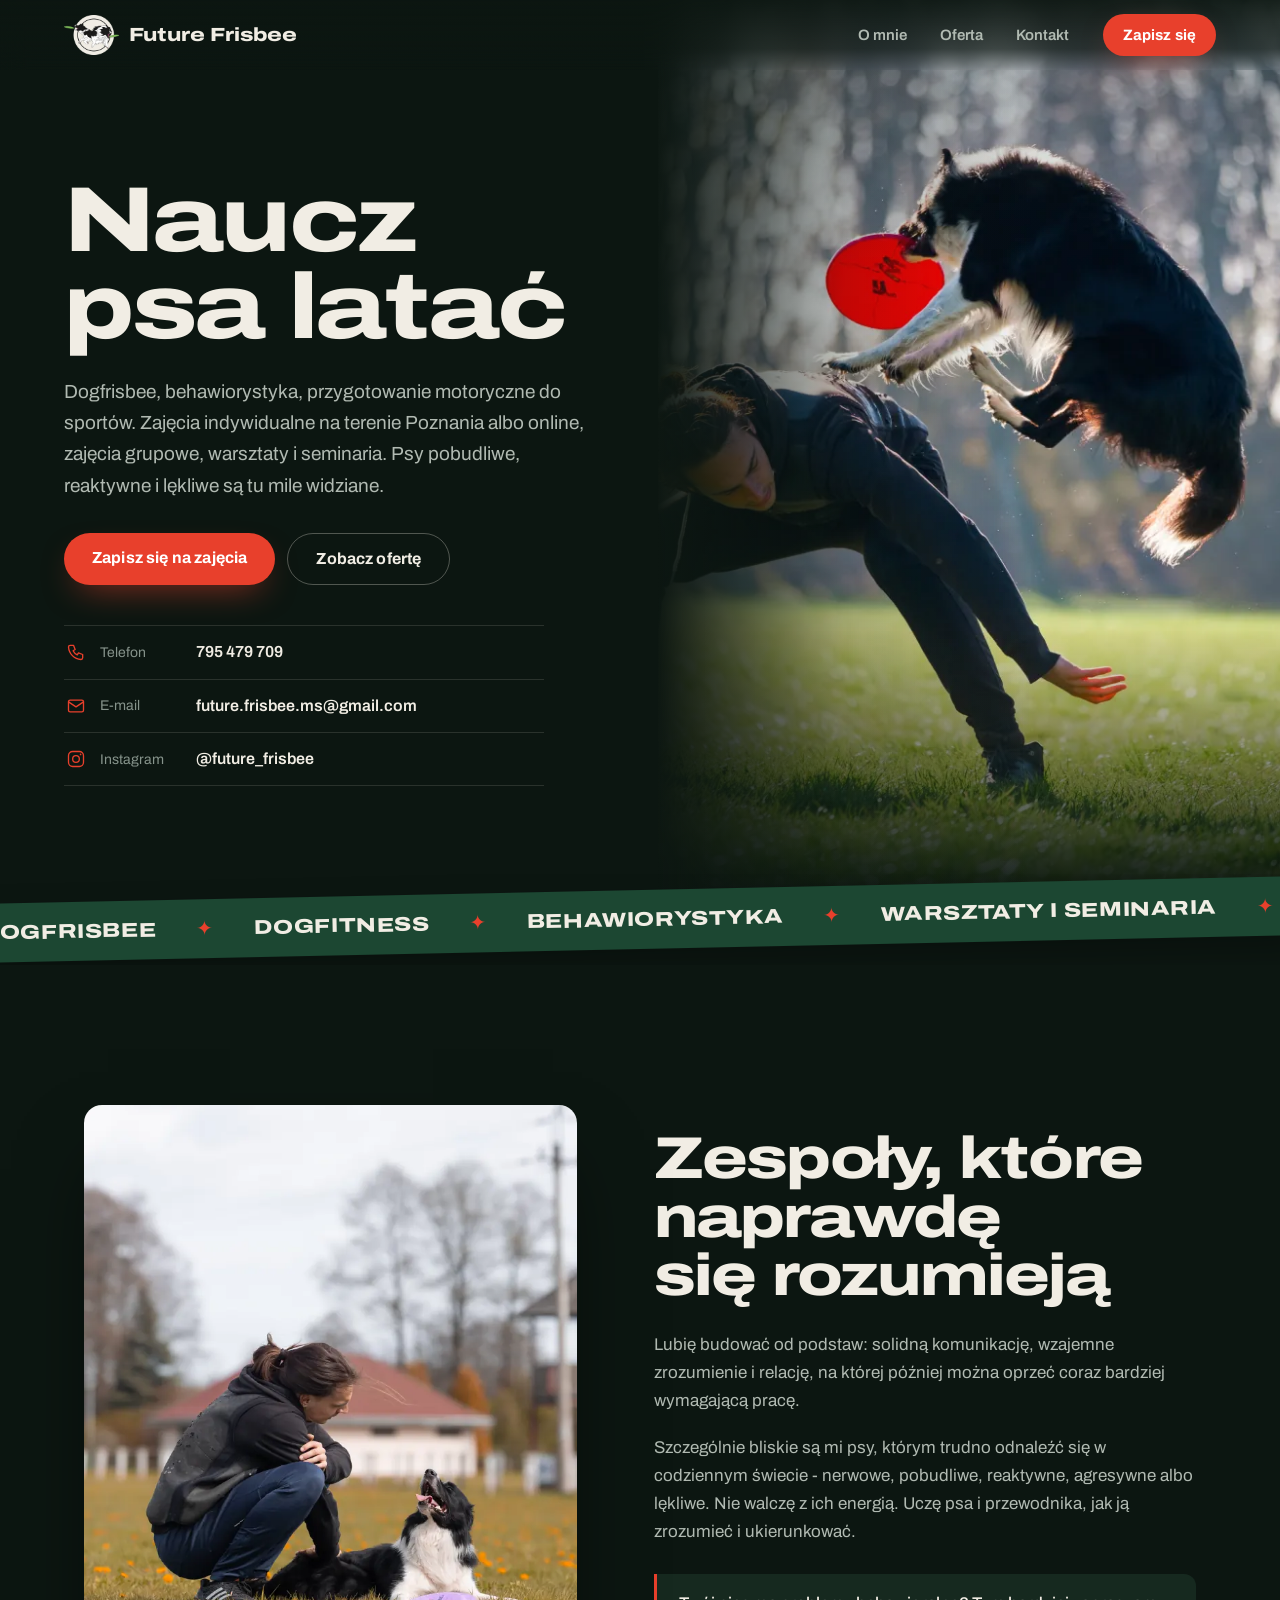
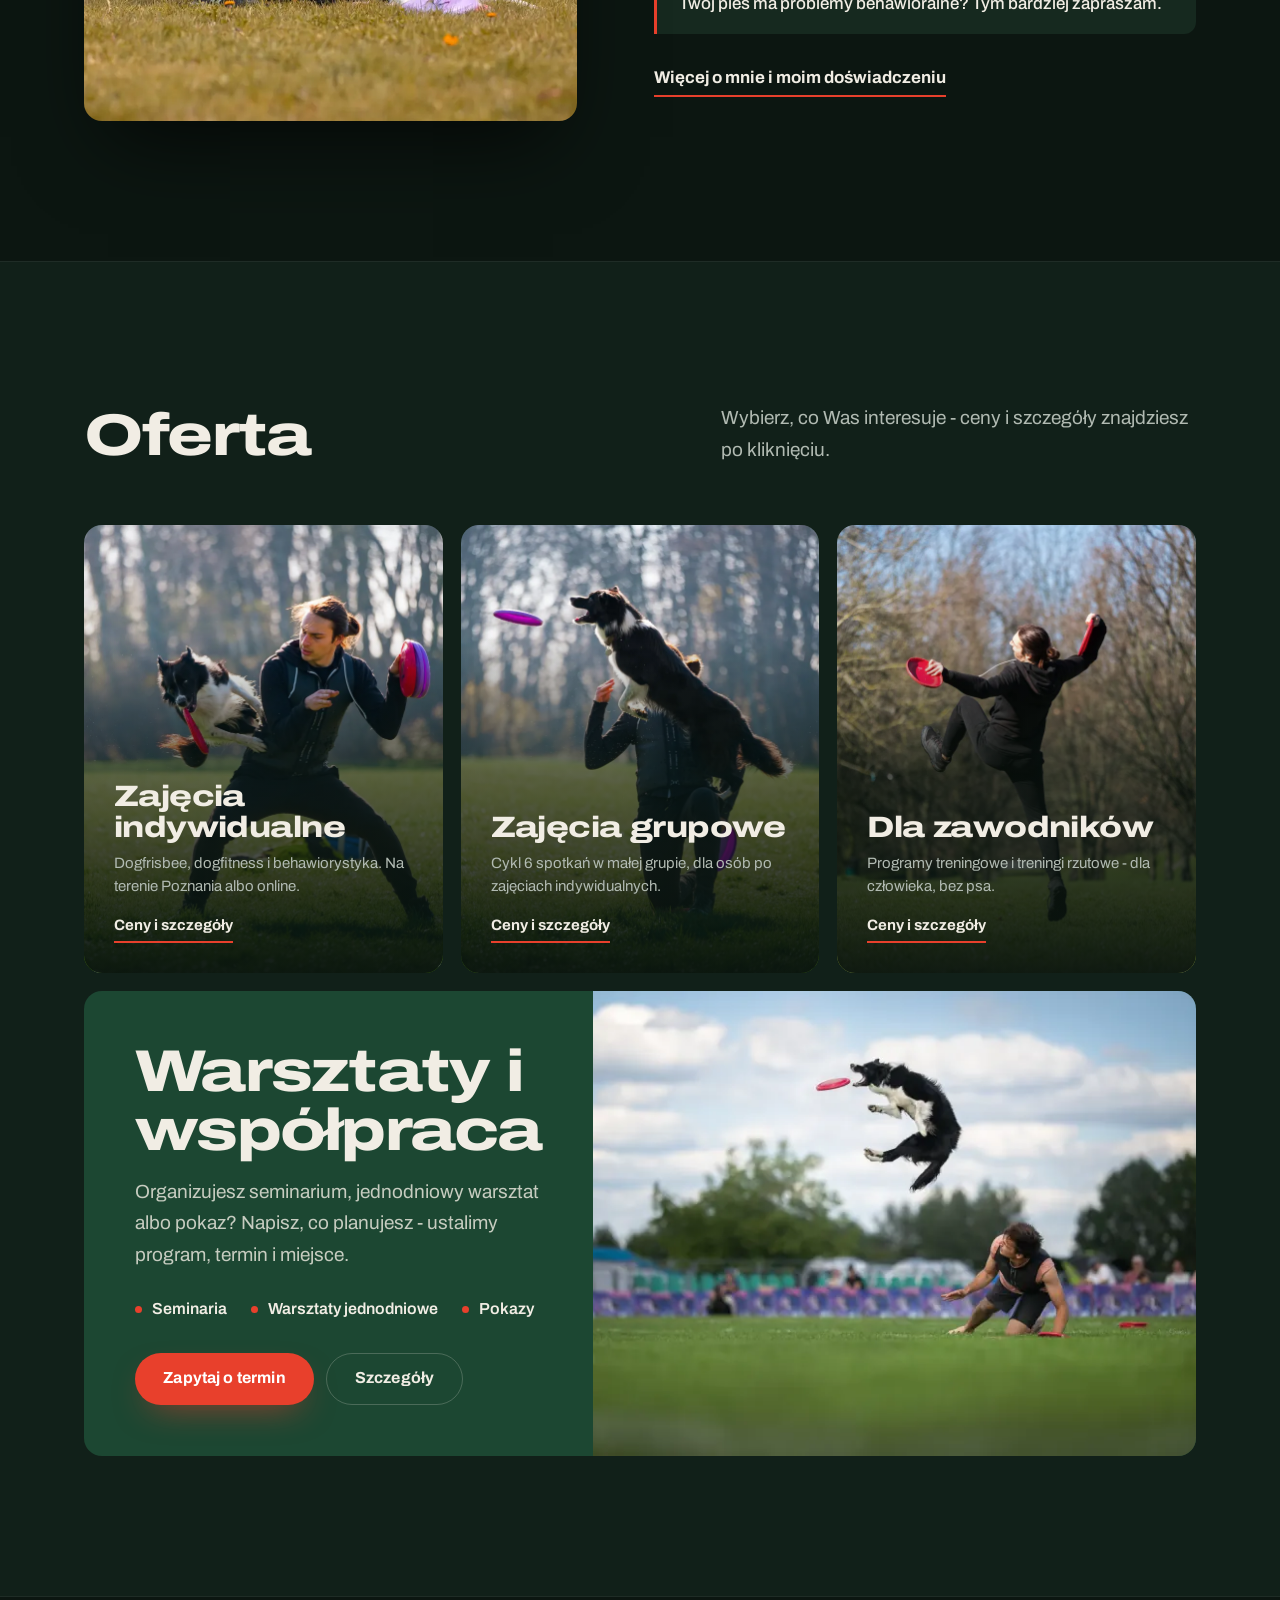
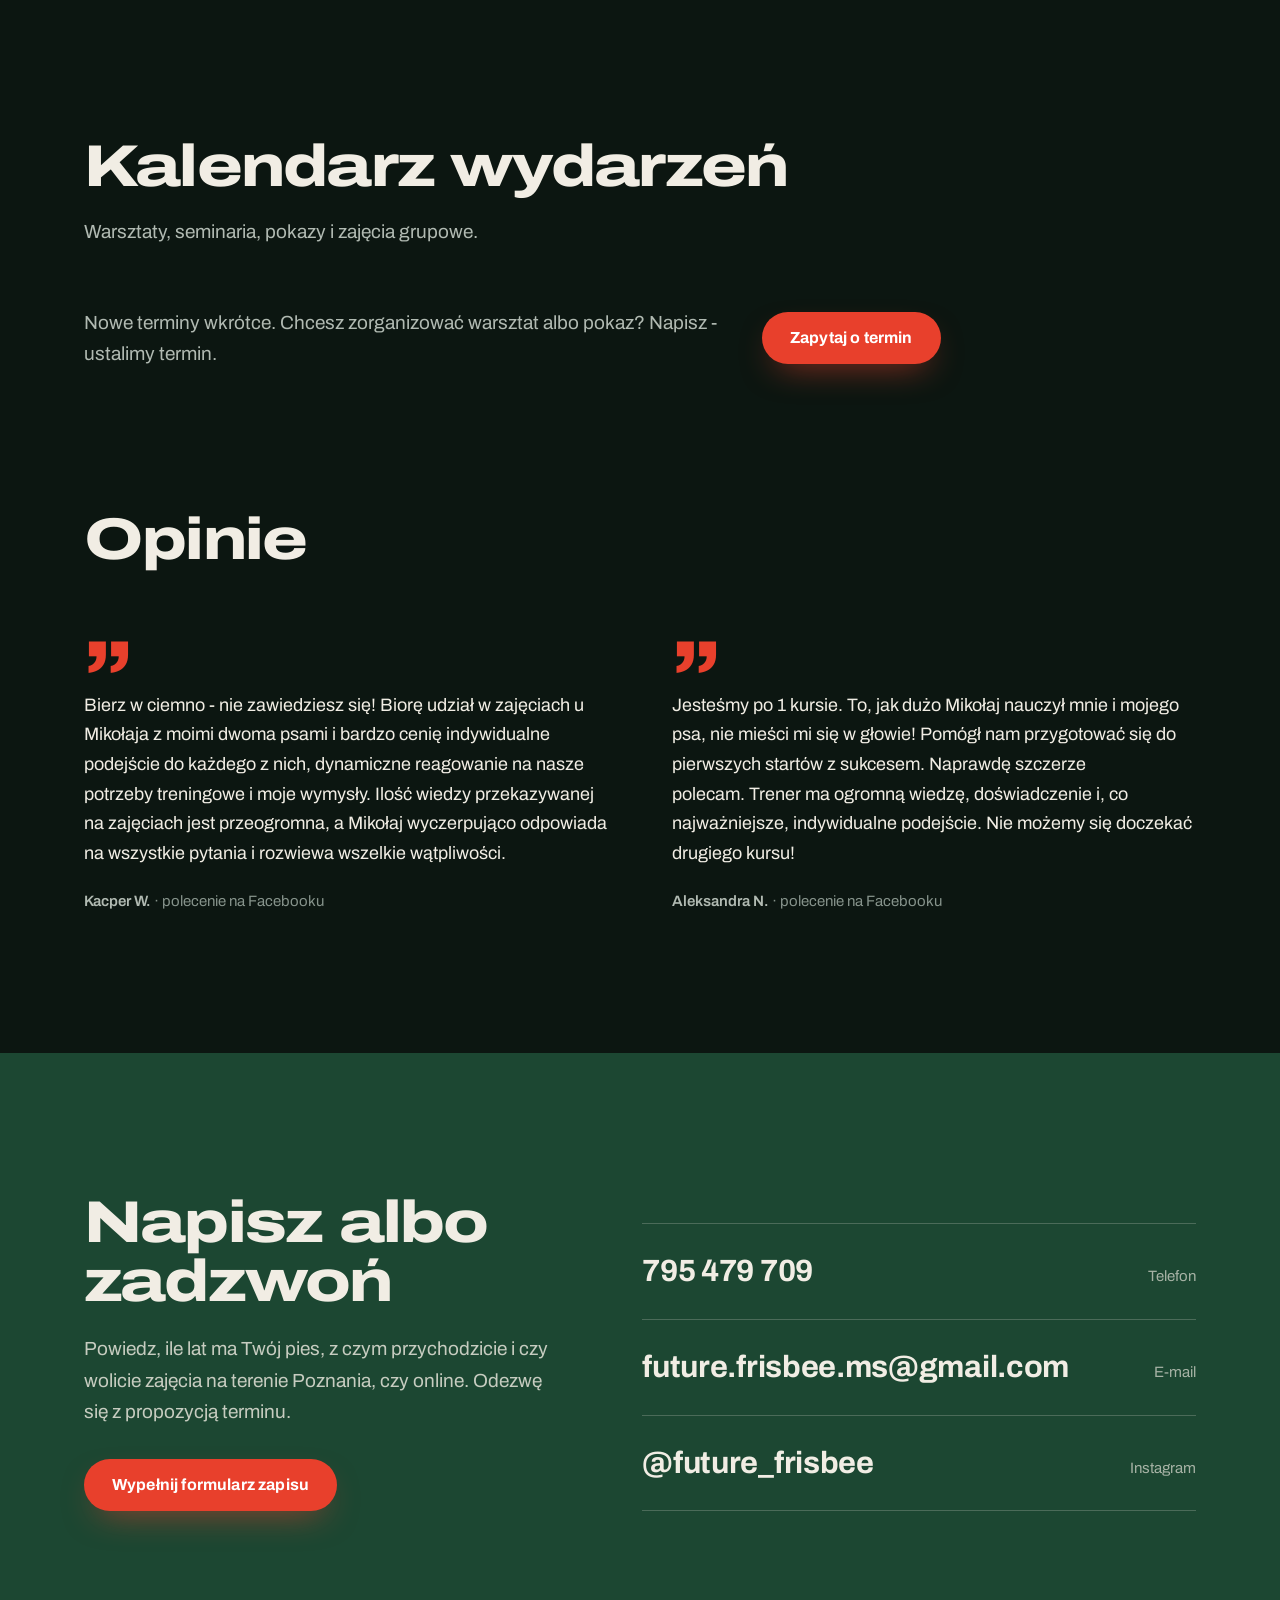
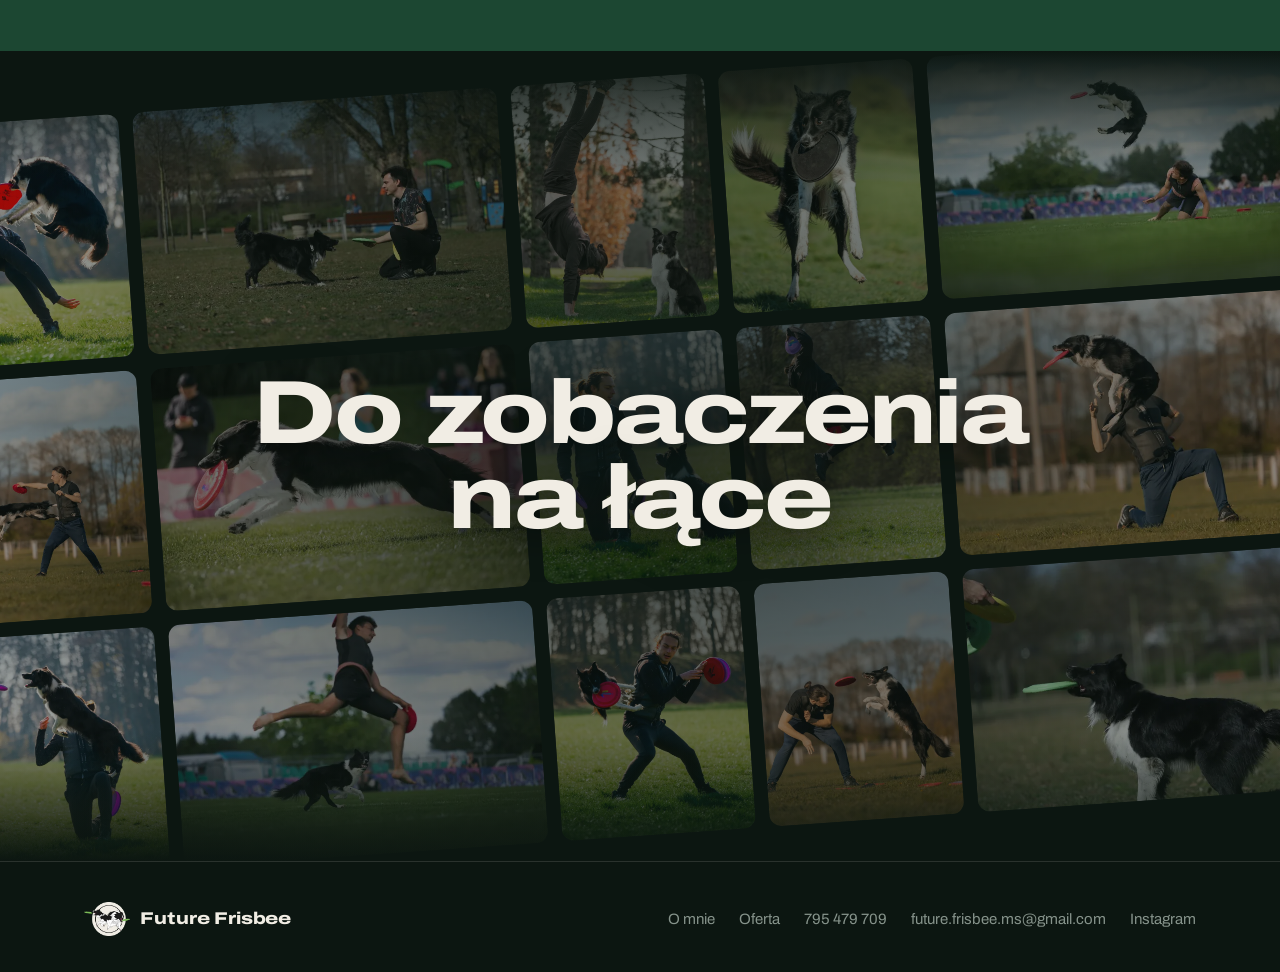
==== commit e1e2ac7e: "Kalendarz: pojedynczy odstęp przed Opiniami Obie sekcje mają to samo tło, więc dwa marginesy (2 x 14" ====
--- a/index.html
+++ b/index.html
@@ -312,6 +312,8 @@
 .cta-actions .btn-ghost { border-color: var(--green-line); }
 
 /* ---------- Kalendarz wydarzeń (rysuje go site.js z danych Sanity) ---------- */
+/* Kalendarz i Opinie mają to samo tło - bez dolnego marginesu, żeby odstęp nie był podwójny */
+#kalendarz { padding-bottom: 0; }
 .cal-fallback { display: flex; flex-wrap: wrap; align-items: center; gap: 20px 32px; }
 .js [data-cal]:not([data-cal-state]) .cal-fallback { visibility: hidden; } /* trwa pobieranie */
 [data-cal-state="ready"] .cal-fallback { display: none; }
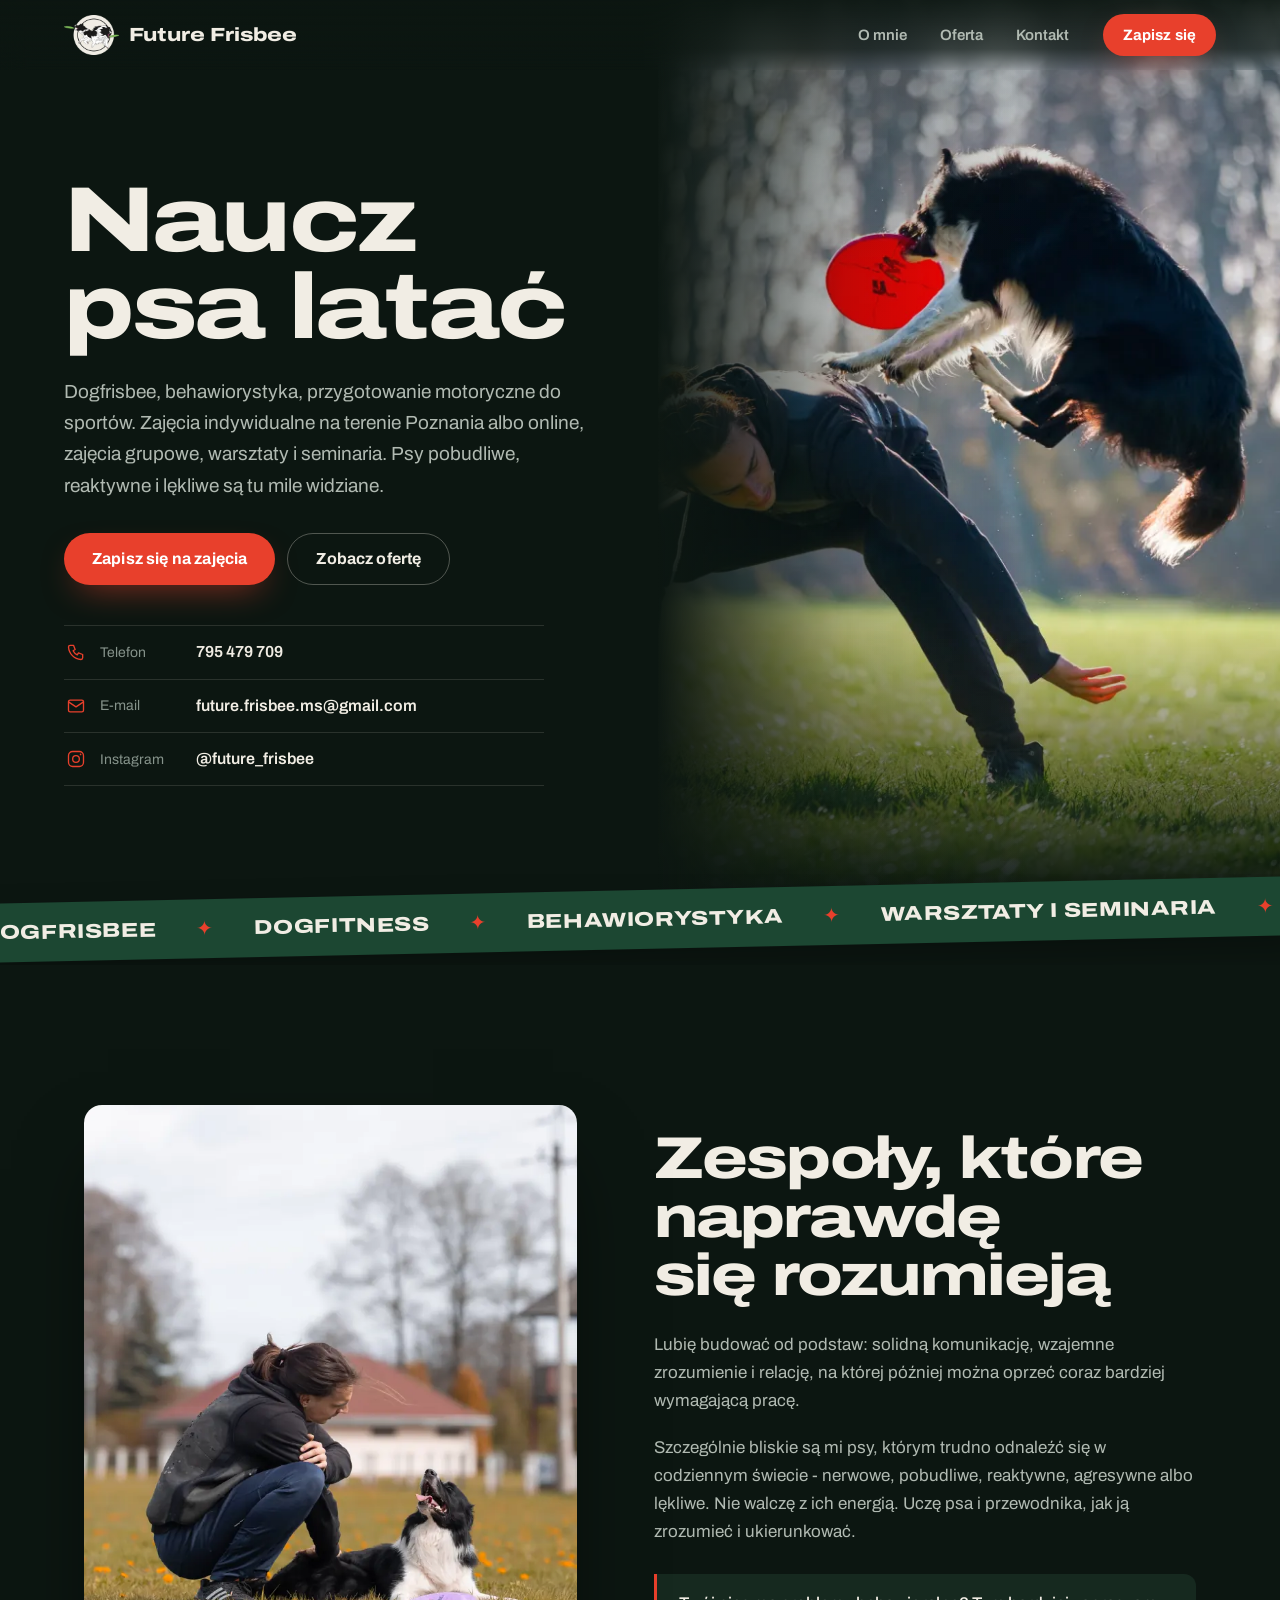
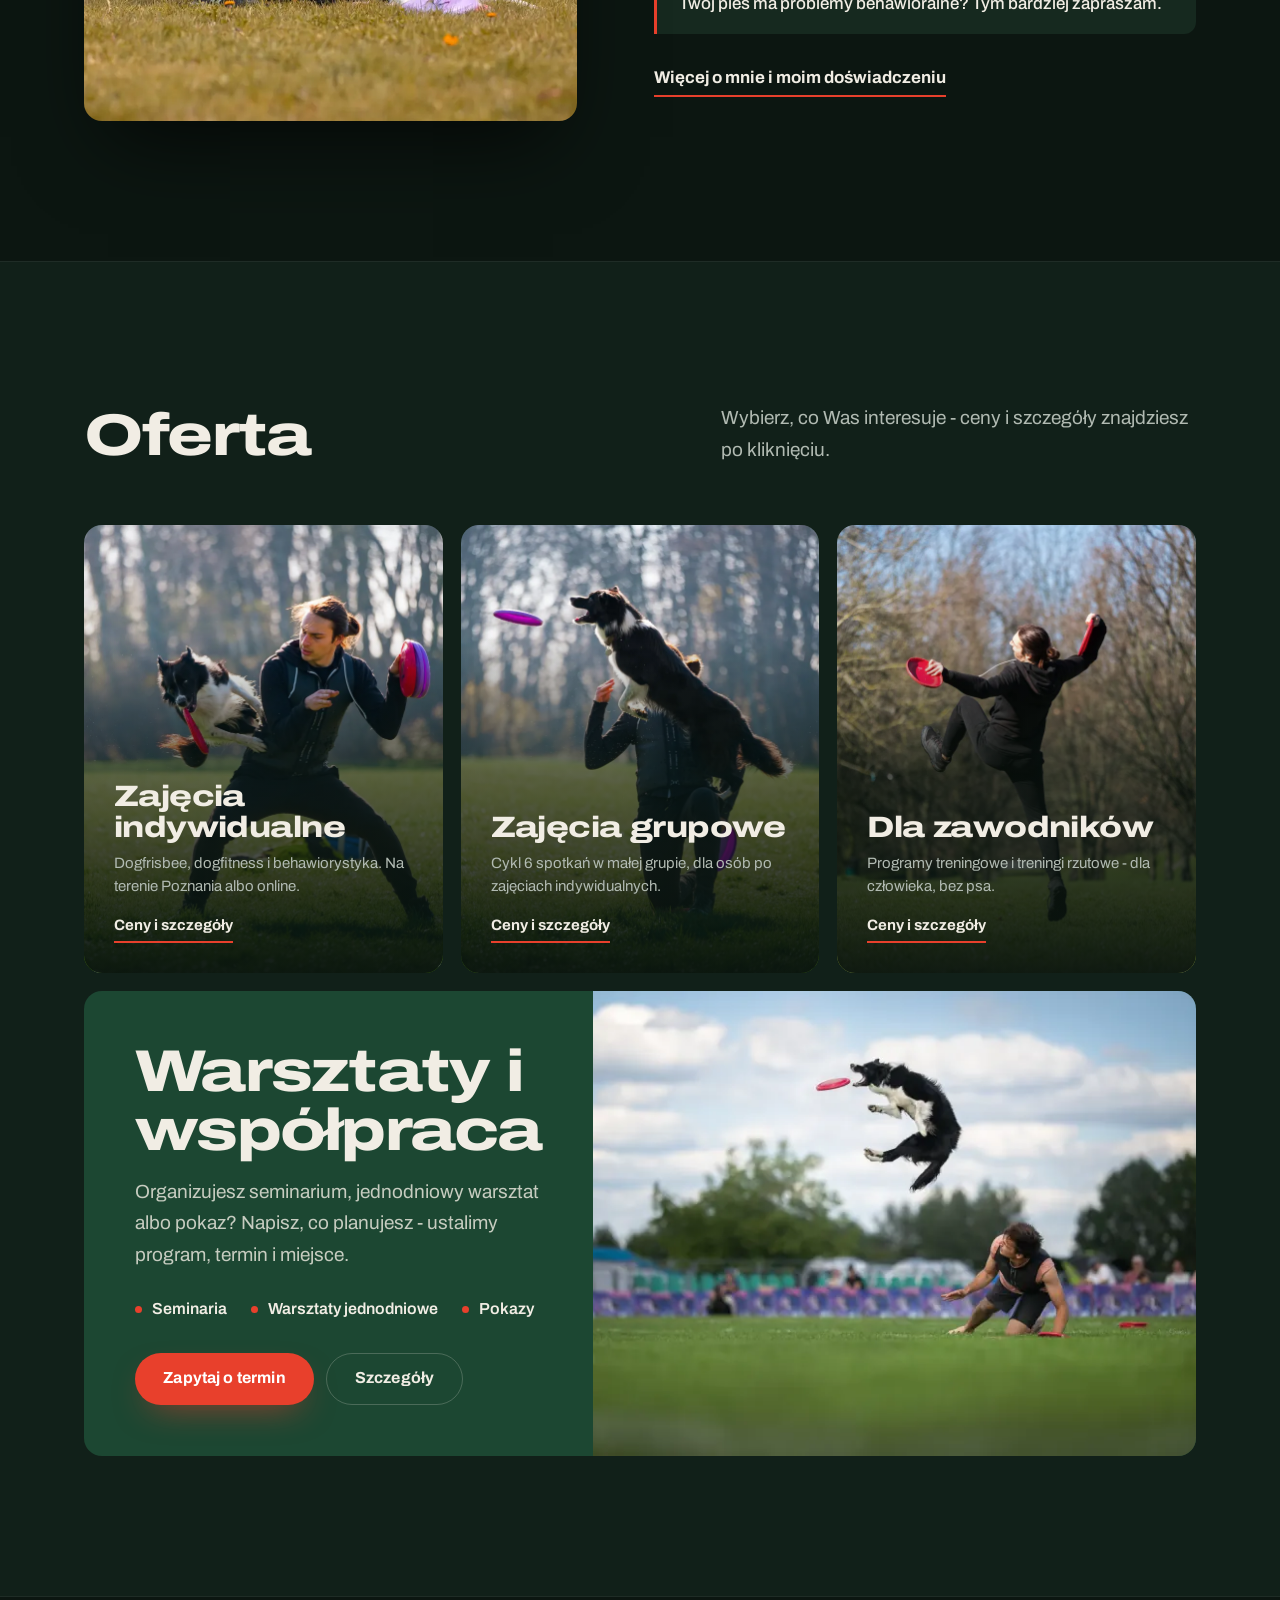
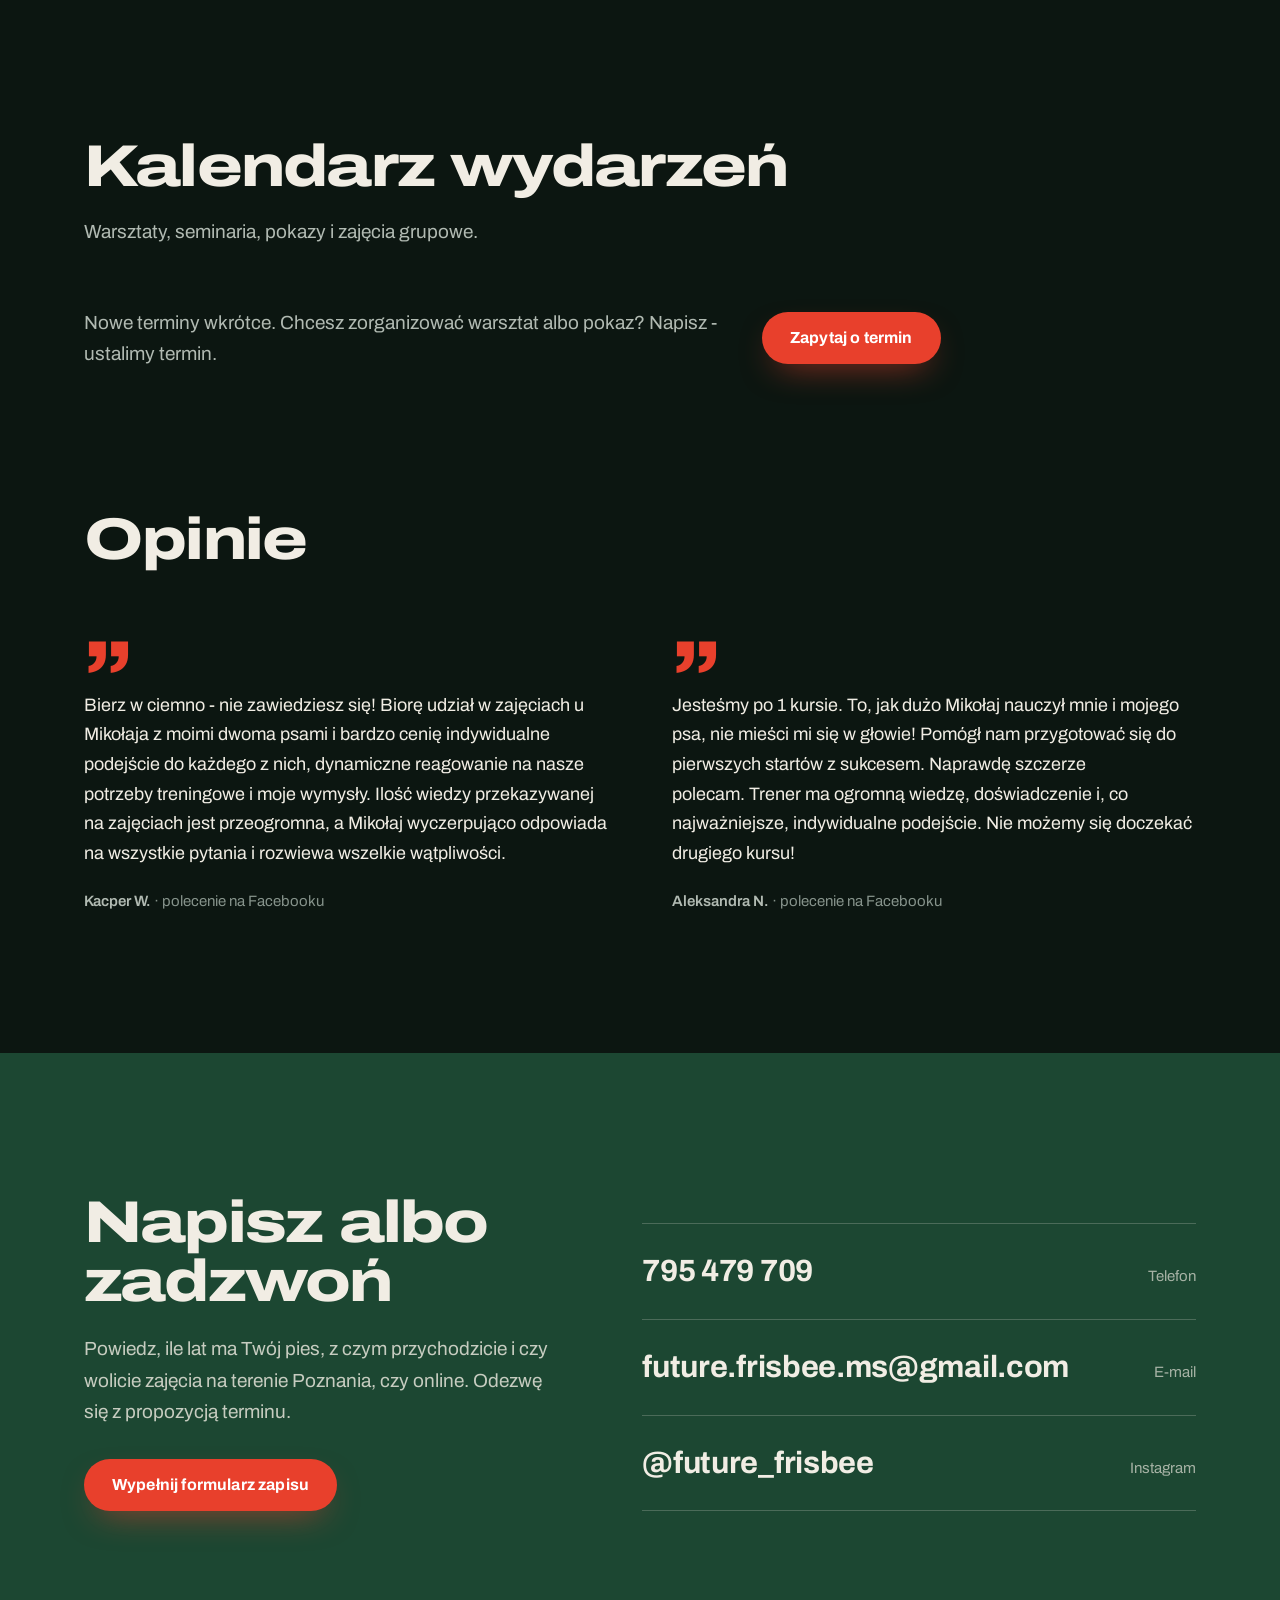
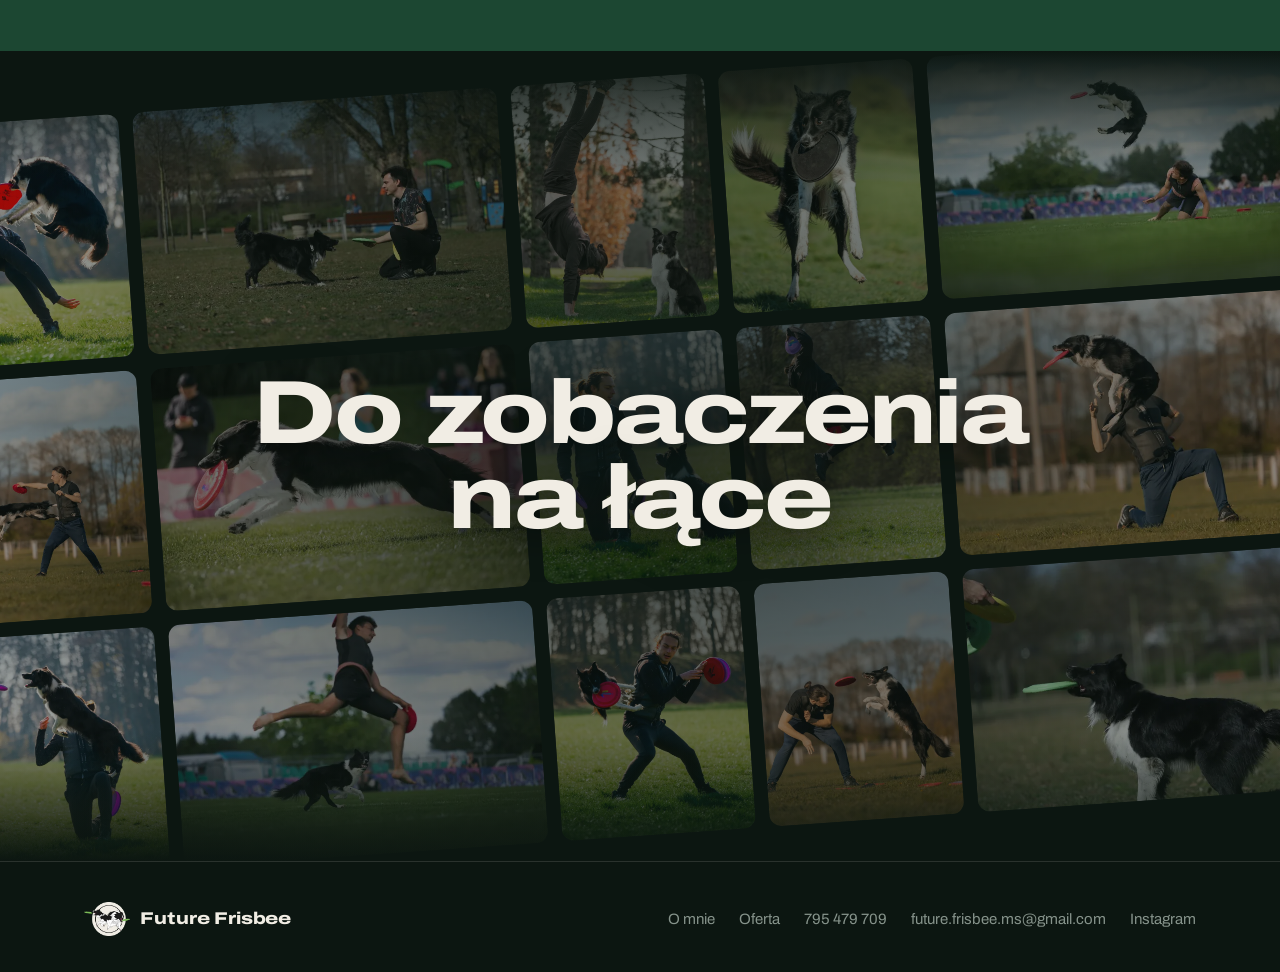
==== commit 14190440: "Kalendarz: zmiany z Sanity widoczne od razu, linki bez https:// - api.sanity.io zamiast apicdn: CDN " ====
--- a/index.html
+++ b/index.html
@@ -729,7 +729,8 @@
 (function () {
   // ---------- Kalendarz wydarzeń: dane z Sanity (panel: future-frisbee.sanity.studio) ----------
   // Daty liczone na napisach RRRR-MM-DD, bez stref czasowych.
-  var SANITY = 'https://xdpvlpcu.apicdn.sanity.io/v2026-01-01/data/query/production';
+  // api.sanity.io, nie apicdn: CDN Sanity potrafi przez kilka minut podawać stare dane.
+  var SANITY = 'https://xdpvlpcu.api.sanity.io/v2026-01-01/data/query/production';
   var QUERY = '*[_type=="event" && (date >= $today || endDate >= $today)] | order(date asc)[0...20]' +
     '{_id,title,date,endDate,shortDescription,link,category}';
   var MONTHS = ['Styczeń', 'Luty', 'Marzec', 'Kwiecień', 'Maj', 'Czerwiec', 'Lipiec', 'Sierpień',
@@ -772,9 +773,14 @@
     monthLabel: function (y, m0) { return MONTHS[m0] + ' ' + y; },
     dayLabel: function (s) { var p = parts(s); return p[2] + ' ' + MONTHS_GEN[p[1]] + ' ' + p[0]; },
     shortMonth: function (s) { return MONTHS_SHORT[parts(s)[1]]; },
+    // Bezpieczny link: http(s)/mailto/tel, ścieżka na stronie albo sam adres (test.pl → https://test.pl).
     safeLink: function (u) {
       u = String(u || '').trim();
-      return /^(https?:|mailto:|tel:)/i.test(u) ? u : null;
+      if (/^(https?:|mailto:|tel:)/i.test(u)) return u;
+      if (/^[a-z][a-z0-9+.-]*:/i.test(u)) return null;
+      if (/^(\/|#|\.\/)/.test(u) || /^[\w-]+\.html\b/i.test(u)) return u;
+      if (/^[^\s\/?#]+\.[a-z]{2,}([\/?#]\S*)?$/i.test(u)) return 'https://' + u;
+      return null;
     },
     url: function (today) {
       return SANITY + '?query=' + encodeURIComponent(QUERY) +
@@ -819,7 +825,7 @@
     if (!window.fetch) { root.setAttribute('data-cal-state', 'empty'); return; }
     root.setAttribute('data-cal-state', 'loading');
     var today = todayIso();
-    fetch(ffCal.url(today))
+    fetch(ffCal.url(today), { cache: 'no-store' })
       .then(function (r) { if (!r.ok) throw new Error(r.status); return r.json(); })
       .then(function (data) {
         var events = (data.result || []).filter(function (e) { return e && e.title && /^\d{4}-\d\d-\d\d$/.test(e.date); });
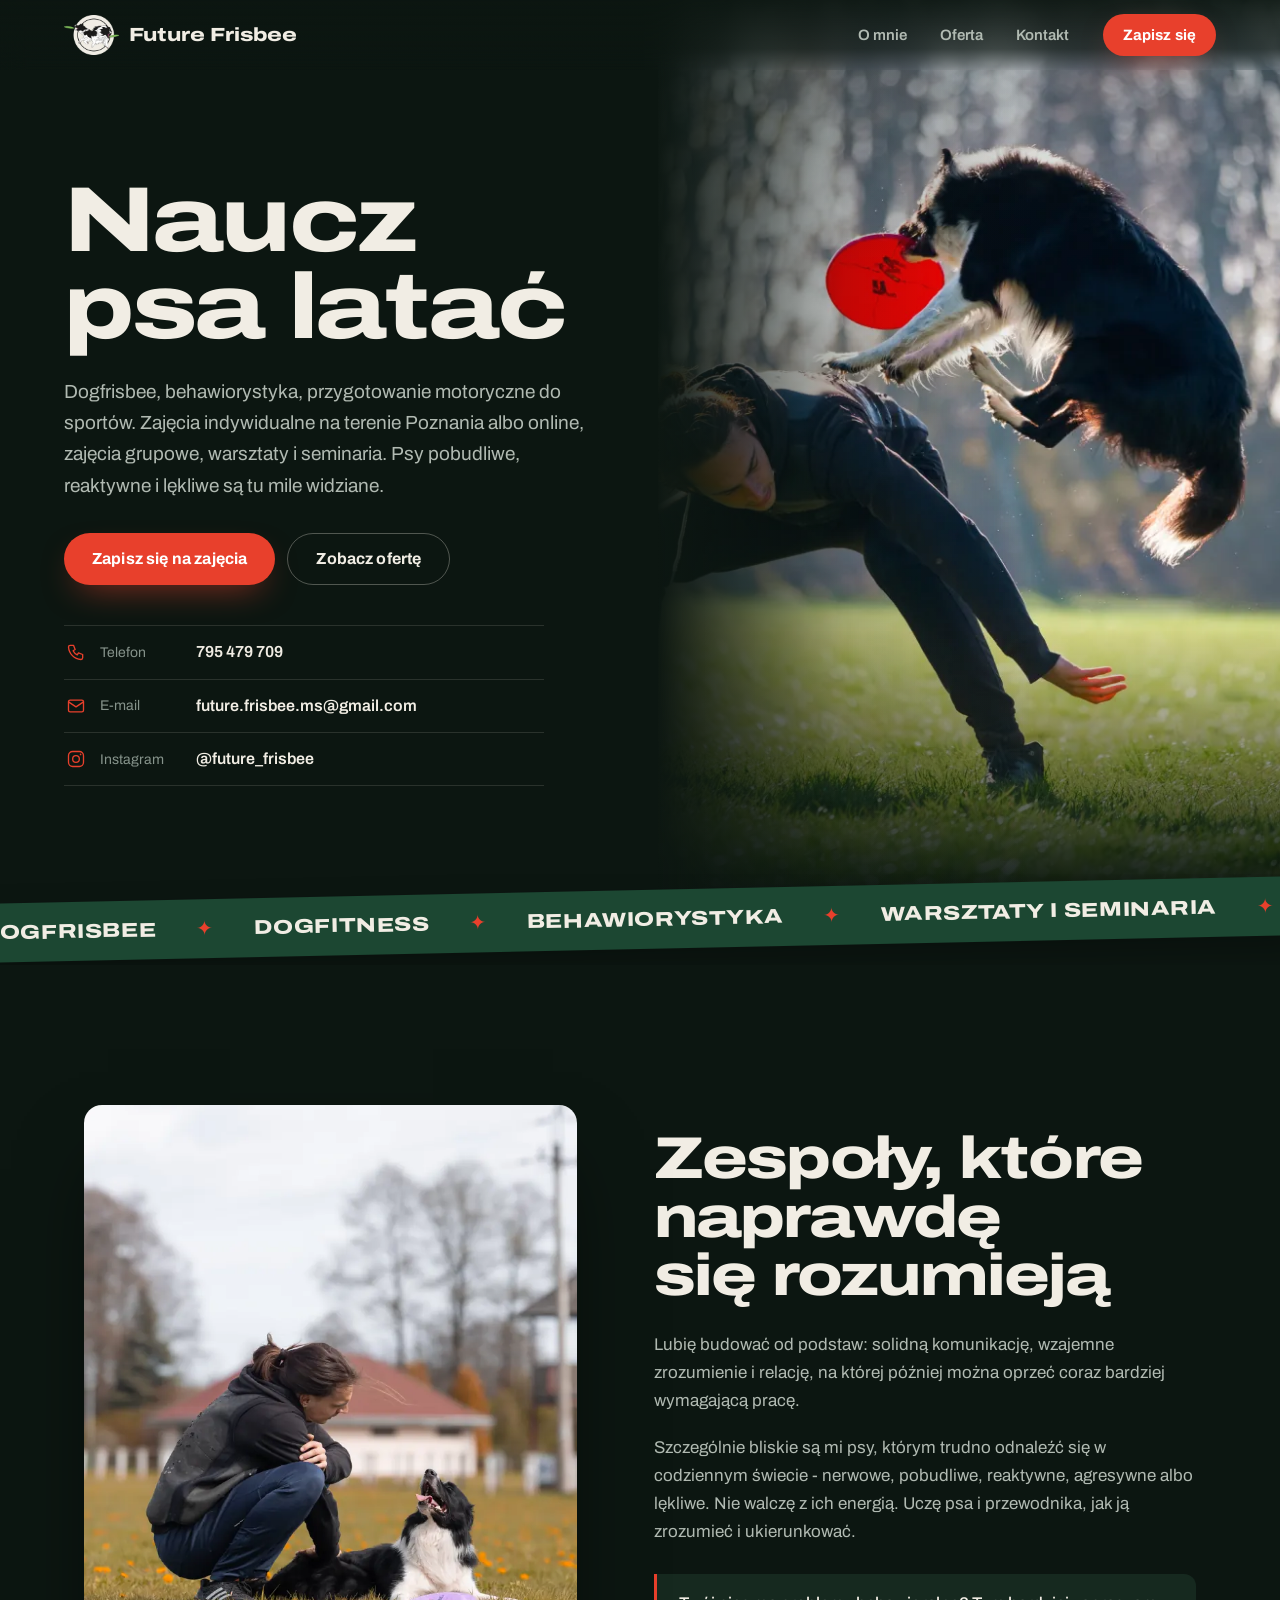
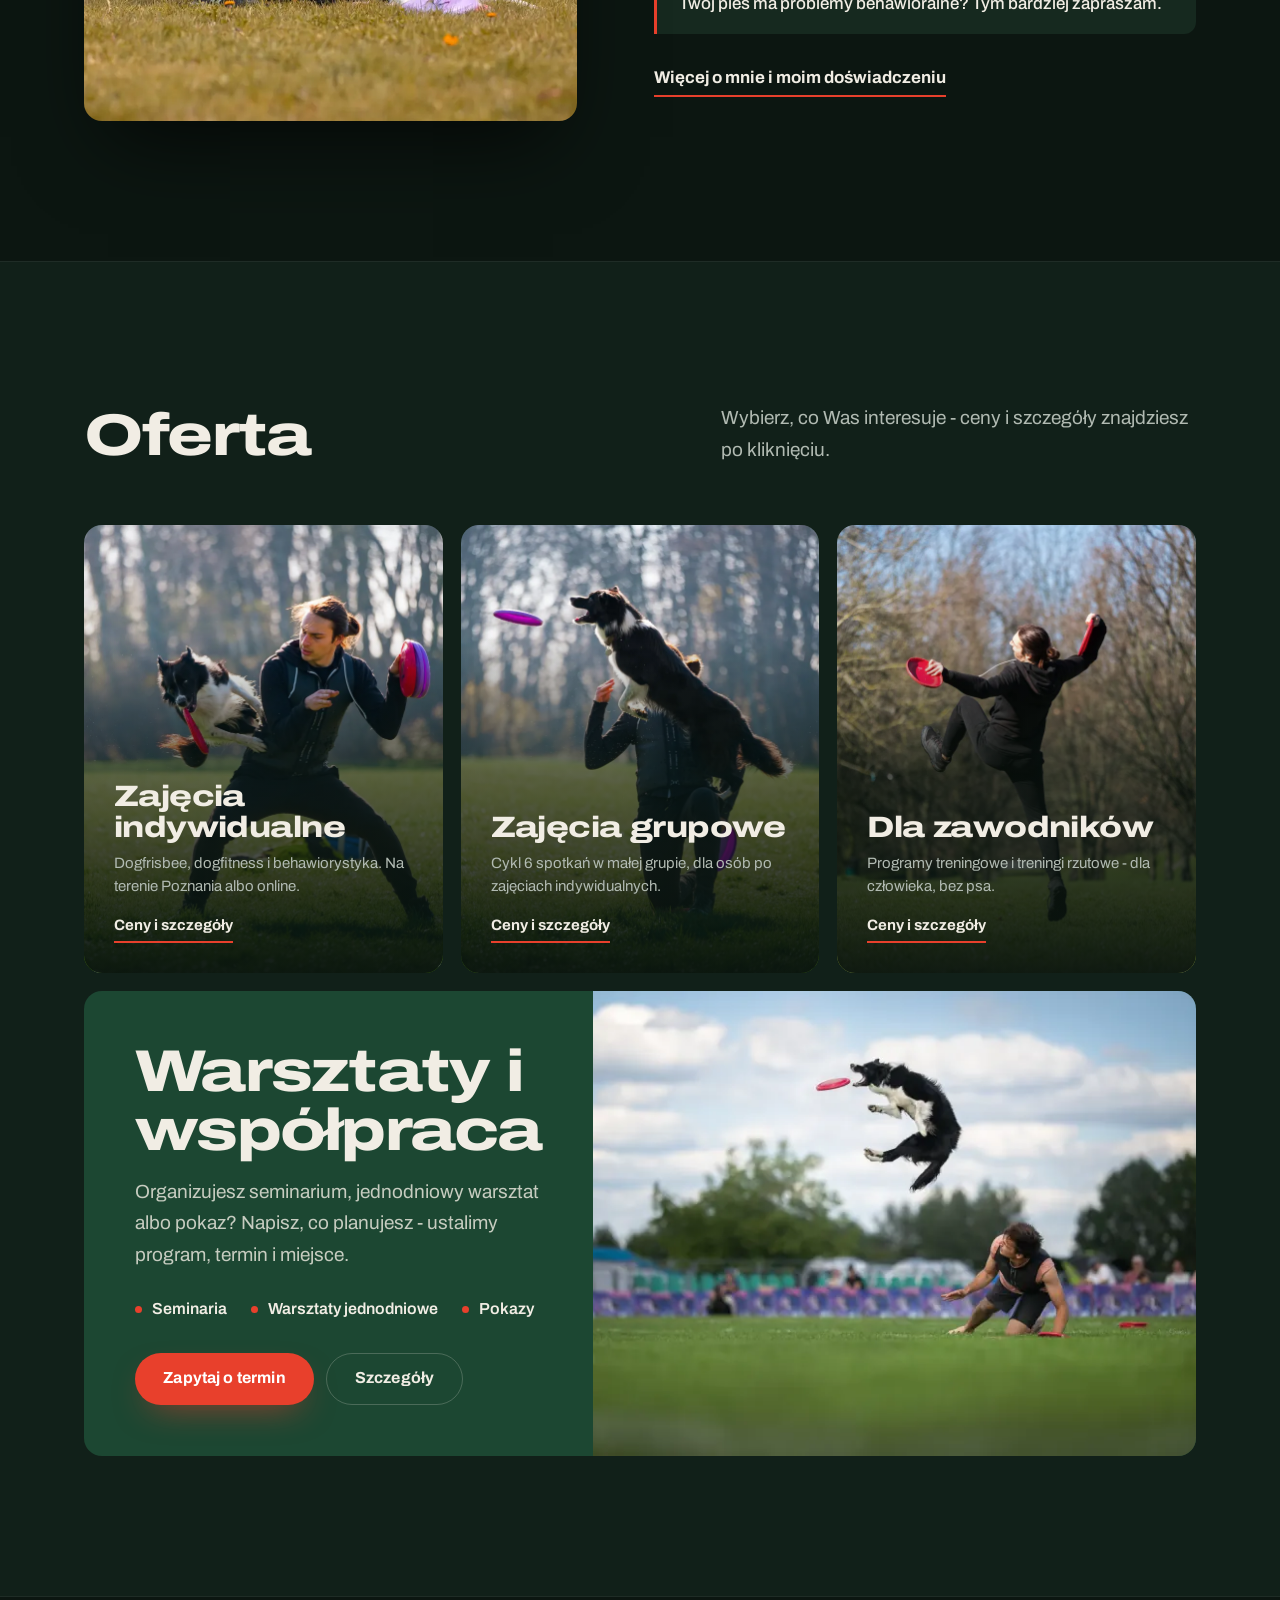
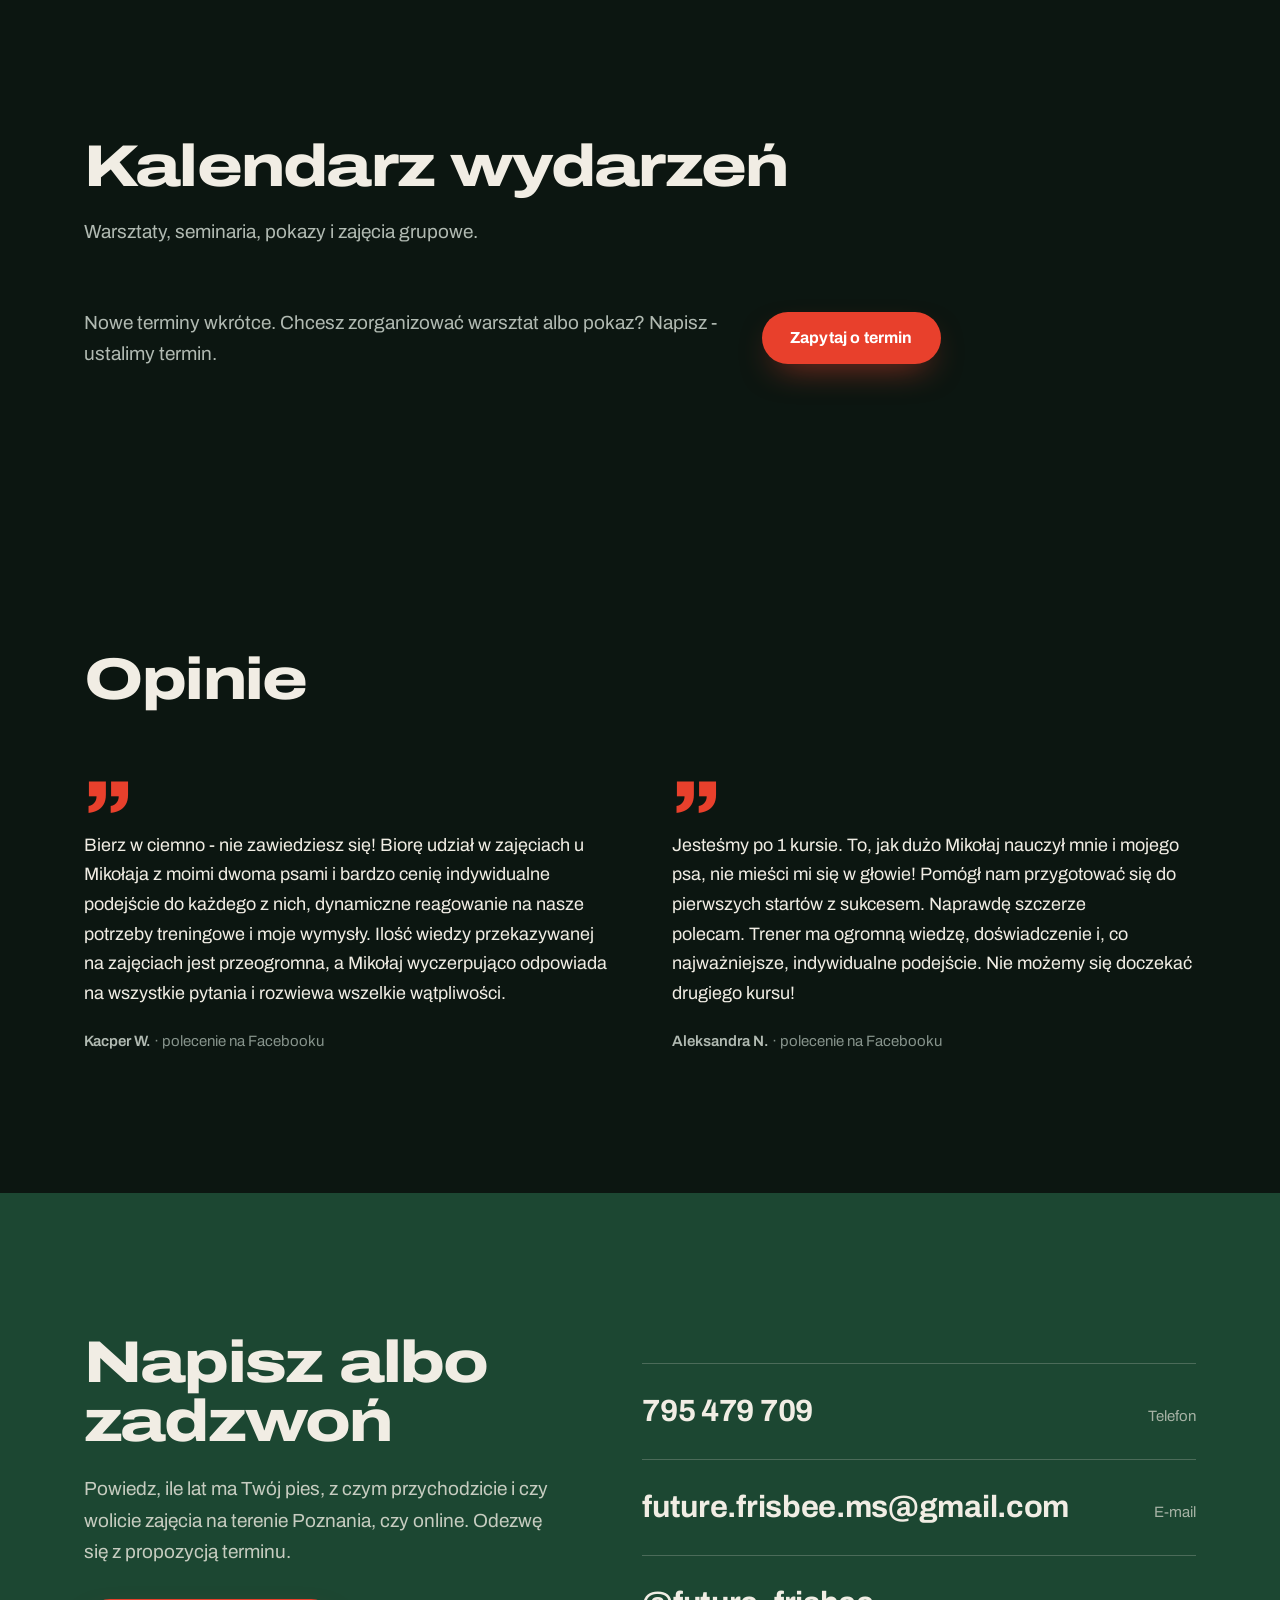
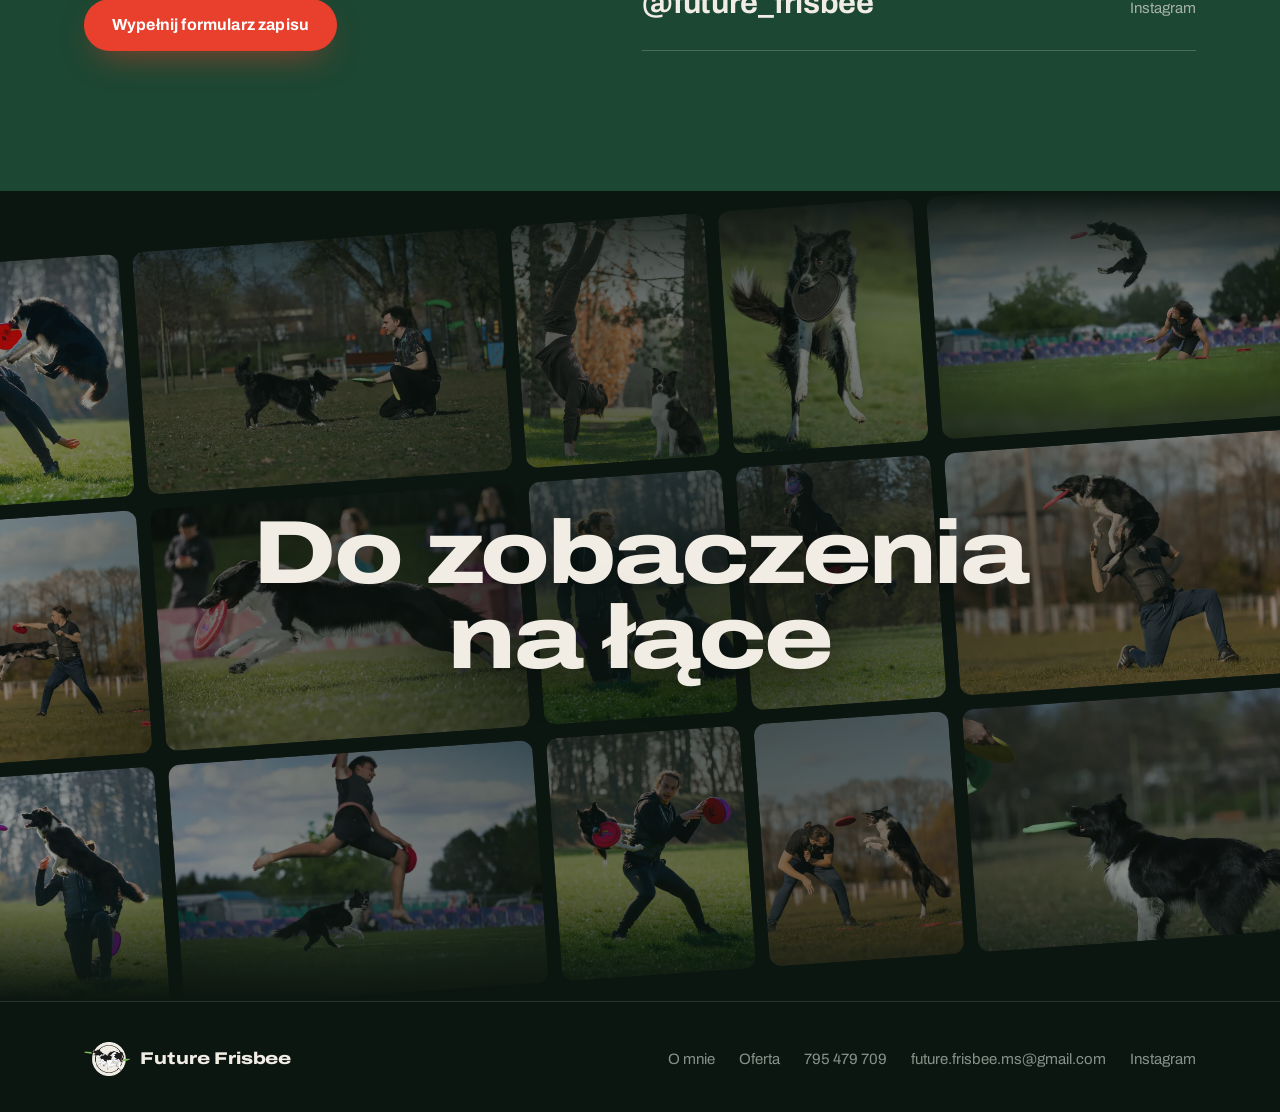
==== commit 3df501c1: "Merge pull request #3 from DBakalarski/kalendarz-wydarzen Kalendarz wydarzeń z Sanity na stronie głó" ====
--- a/index.html
+++ b/index.html
@@ -312,8 +312,6 @@
 .cta-actions .btn-ghost { border-color: var(--green-line); }
 
 /* ---------- Kalendarz wydarzeń (rysuje go site.js z danych Sanity) ---------- */
-/* Kalendarz i Opinie mają to samo tło - bez dolnego marginesu, żeby odstęp nie był podwójny */
-#kalendarz { padding-bottom: 0; }
 .cal-fallback { display: flex; flex-wrap: wrap; align-items: center; gap: 20px 32px; }
 .js [data-cal]:not([data-cal-state]) .cal-fallback { visibility: hidden; } /* trwa pobieranie */
 [data-cal-state="ready"] .cal-fallback { display: none; }
@@ -729,8 +727,7 @@
 (function () {
   // ---------- Kalendarz wydarzeń: dane z Sanity (panel: future-frisbee.sanity.studio) ----------
   // Daty liczone na napisach RRRR-MM-DD, bez stref czasowych.
-  // api.sanity.io, nie apicdn: CDN Sanity potrafi przez kilka minut podawać stare dane.
-  var SANITY = 'https://xdpvlpcu.api.sanity.io/v2026-01-01/data/query/production';
+  var SANITY = 'https://xdpvlpcu.apicdn.sanity.io/v2026-01-01/data/query/production';
   var QUERY = '*[_type=="event" && (date >= $today || endDate >= $today)] | order(date asc)[0...20]' +
     '{_id,title,date,endDate,shortDescription,link,category}';
   var MONTHS = ['Styczeń', 'Luty', 'Marzec', 'Kwiecień', 'Maj', 'Czerwiec', 'Lipiec', 'Sierpień',
@@ -773,14 +770,9 @@
     monthLabel: function (y, m0) { return MONTHS[m0] + ' ' + y; },
     dayLabel: function (s) { var p = parts(s); return p[2] + ' ' + MONTHS_GEN[p[1]] + ' ' + p[0]; },
     shortMonth: function (s) { return MONTHS_SHORT[parts(s)[1]]; },
-    // Bezpieczny link: http(s)/mailto/tel, ścieżka na stronie albo sam adres (test.pl → https://test.pl).
     safeLink: function (u) {
       u = String(u || '').trim();
-      if (/^(https?:|mailto:|tel:)/i.test(u)) return u;
-      if (/^[a-z][a-z0-9+.-]*:/i.test(u)) return null;
-      if (/^(\/|#|\.\/)/.test(u) || /^[\w-]+\.html\b/i.test(u)) return u;
-      if (/^[^\s\/?#]+\.[a-z]{2,}([\/?#]\S*)?$/i.test(u)) return 'https://' + u;
-      return null;
+      return /^(https?:|mailto:|tel:)/i.test(u) ? u : null;
     },
     url: function (today) {
       return SANITY + '?query=' + encodeURIComponent(QUERY) +
@@ -825,7 +817,7 @@
     if (!window.fetch) { root.setAttribute('data-cal-state', 'empty'); return; }
     root.setAttribute('data-cal-state', 'loading');
     var today = todayIso();
-    fetch(ffCal.url(today), { cache: 'no-store' })
+    fetch(ffCal.url(today))
       .then(function (r) { if (!r.ok) throw new Error(r.status); return r.json(); })
       .then(function (data) {
         var events = (data.result || []).filter(function (e) { return e && e.title && /^\d{4}-\d\d-\d\d$/.test(e.date); });
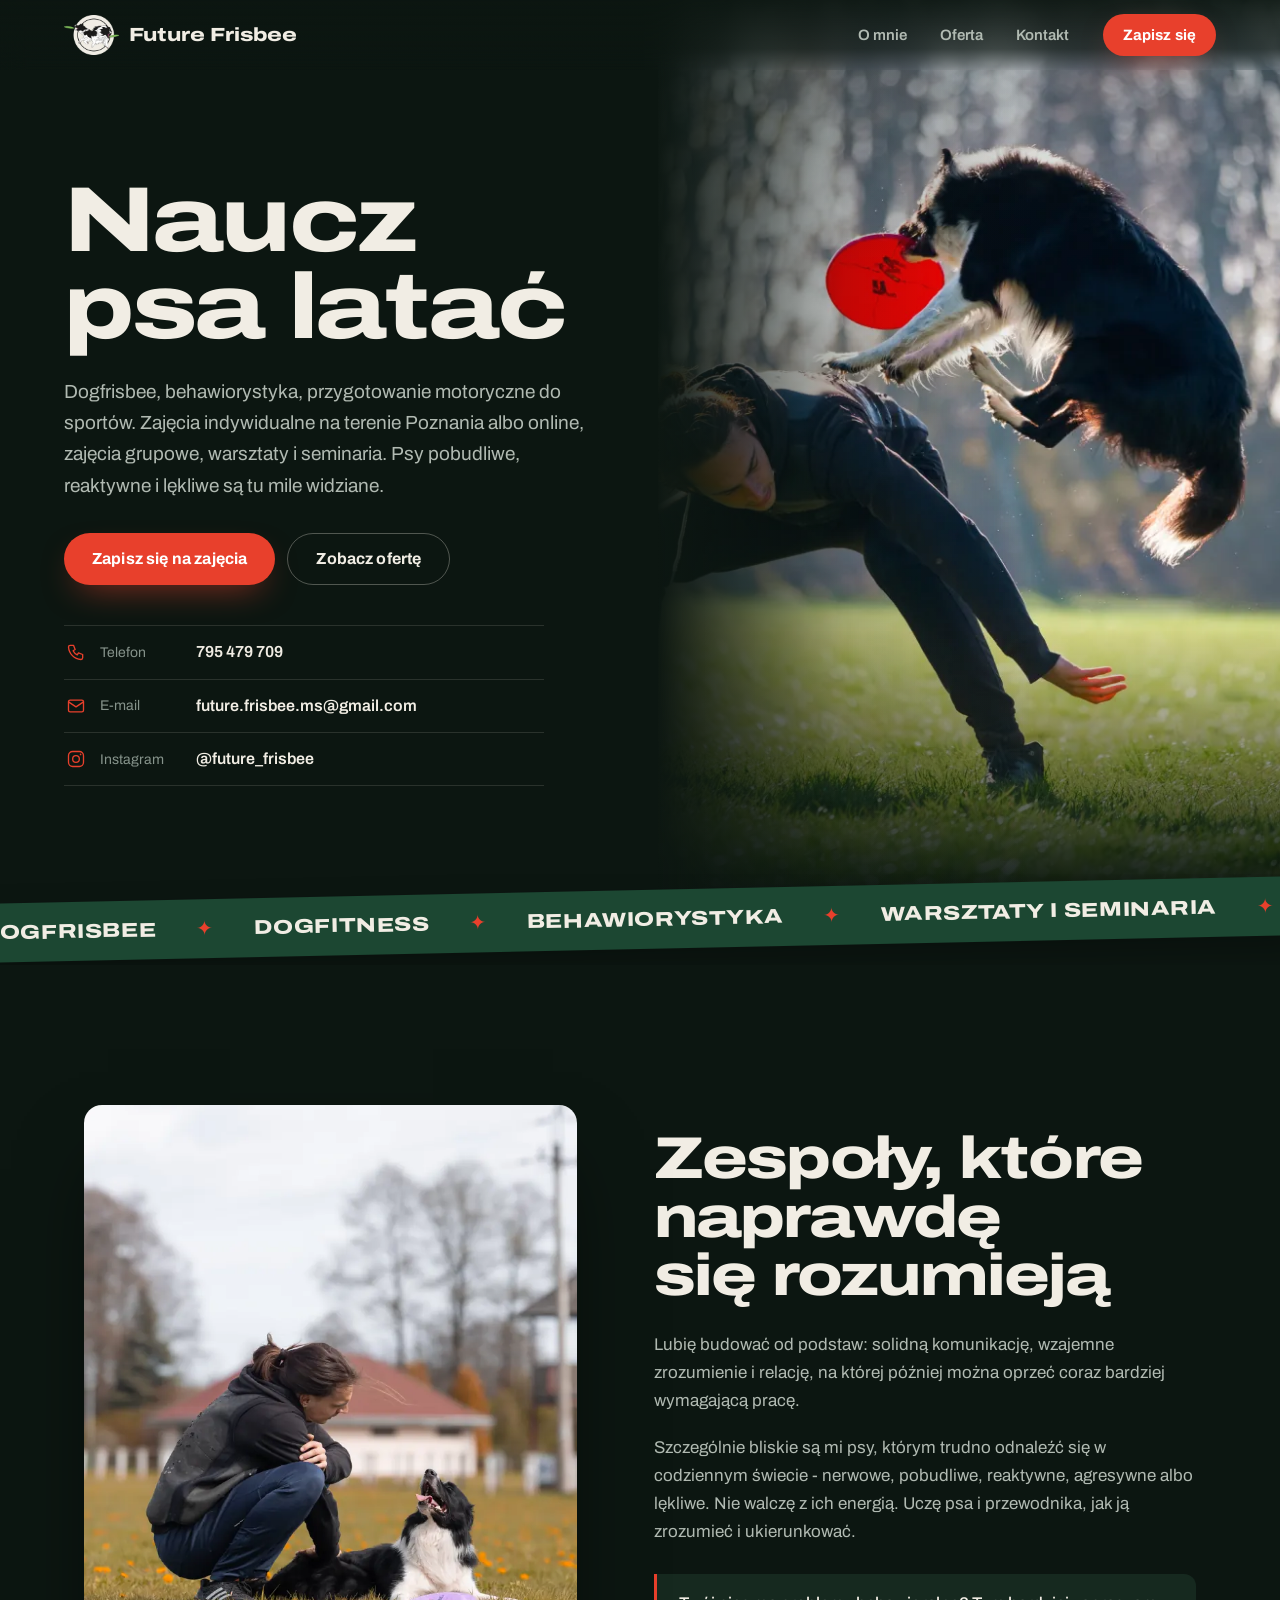
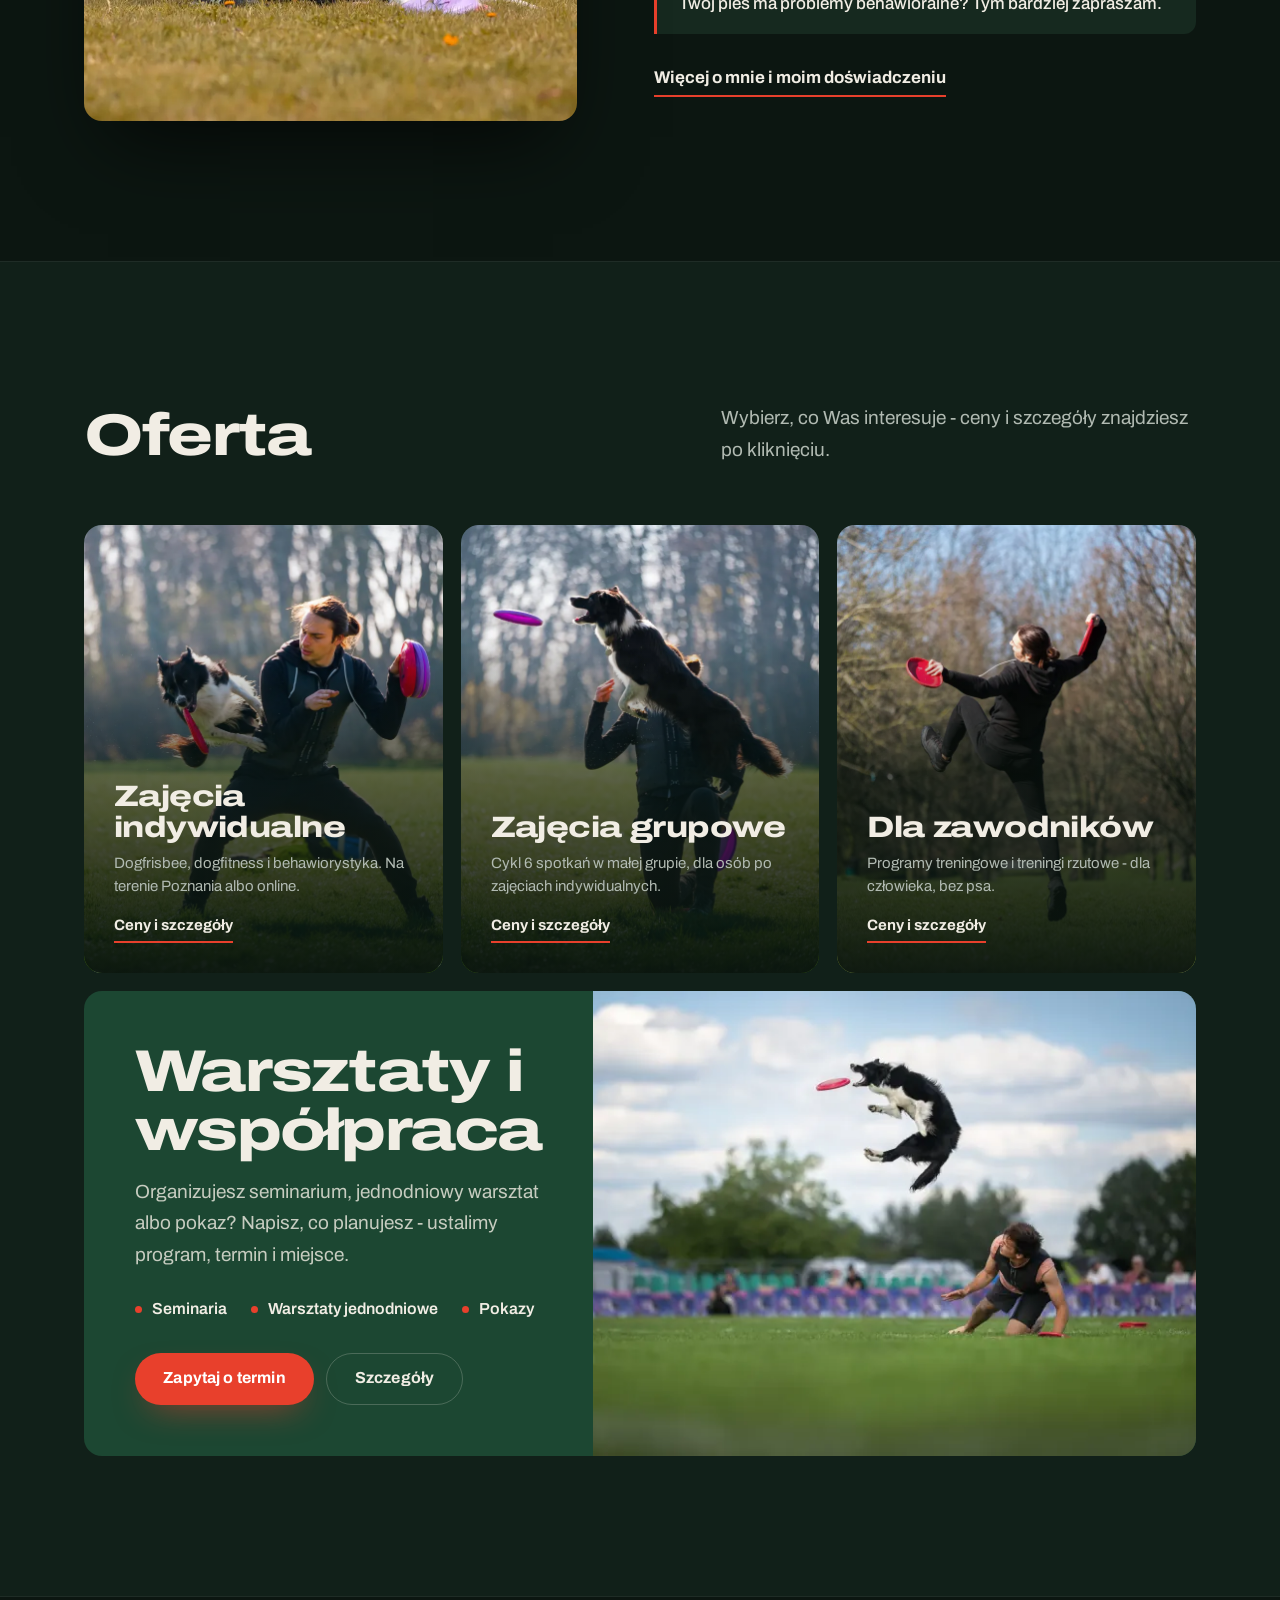
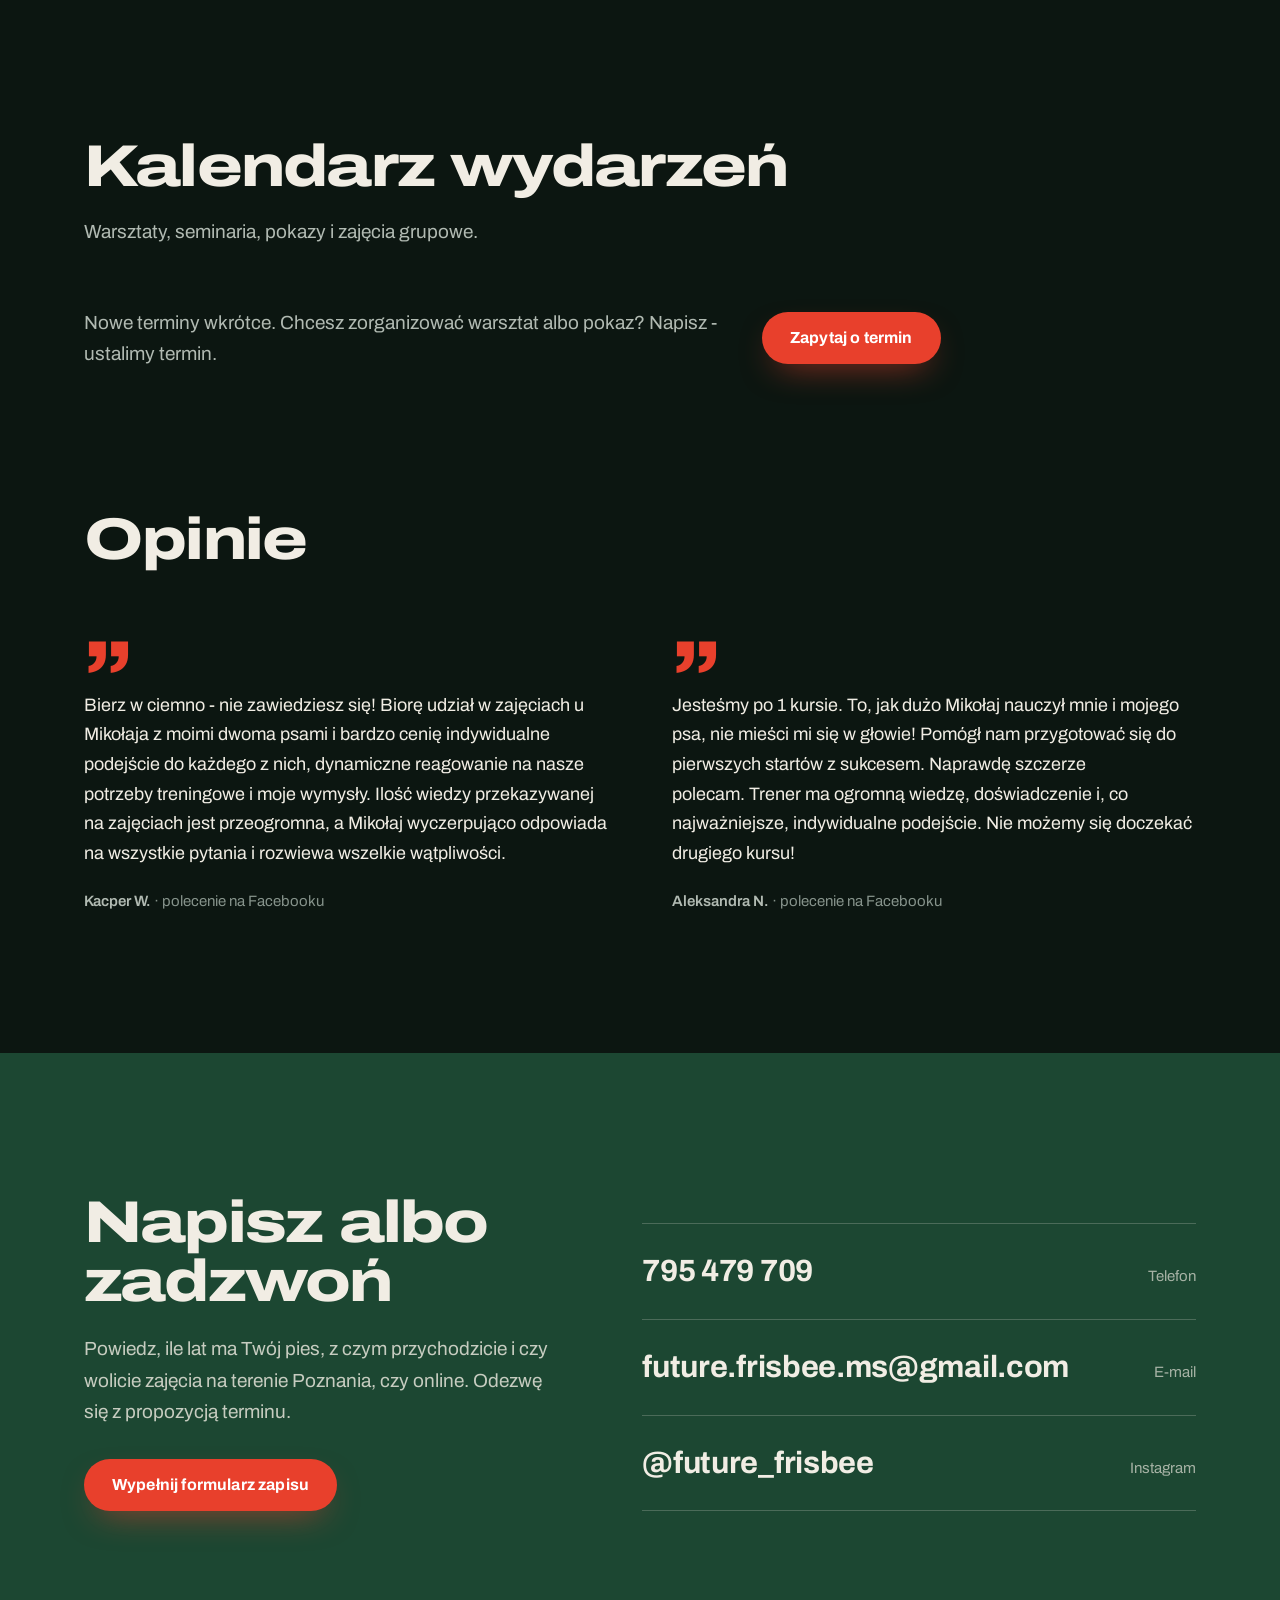
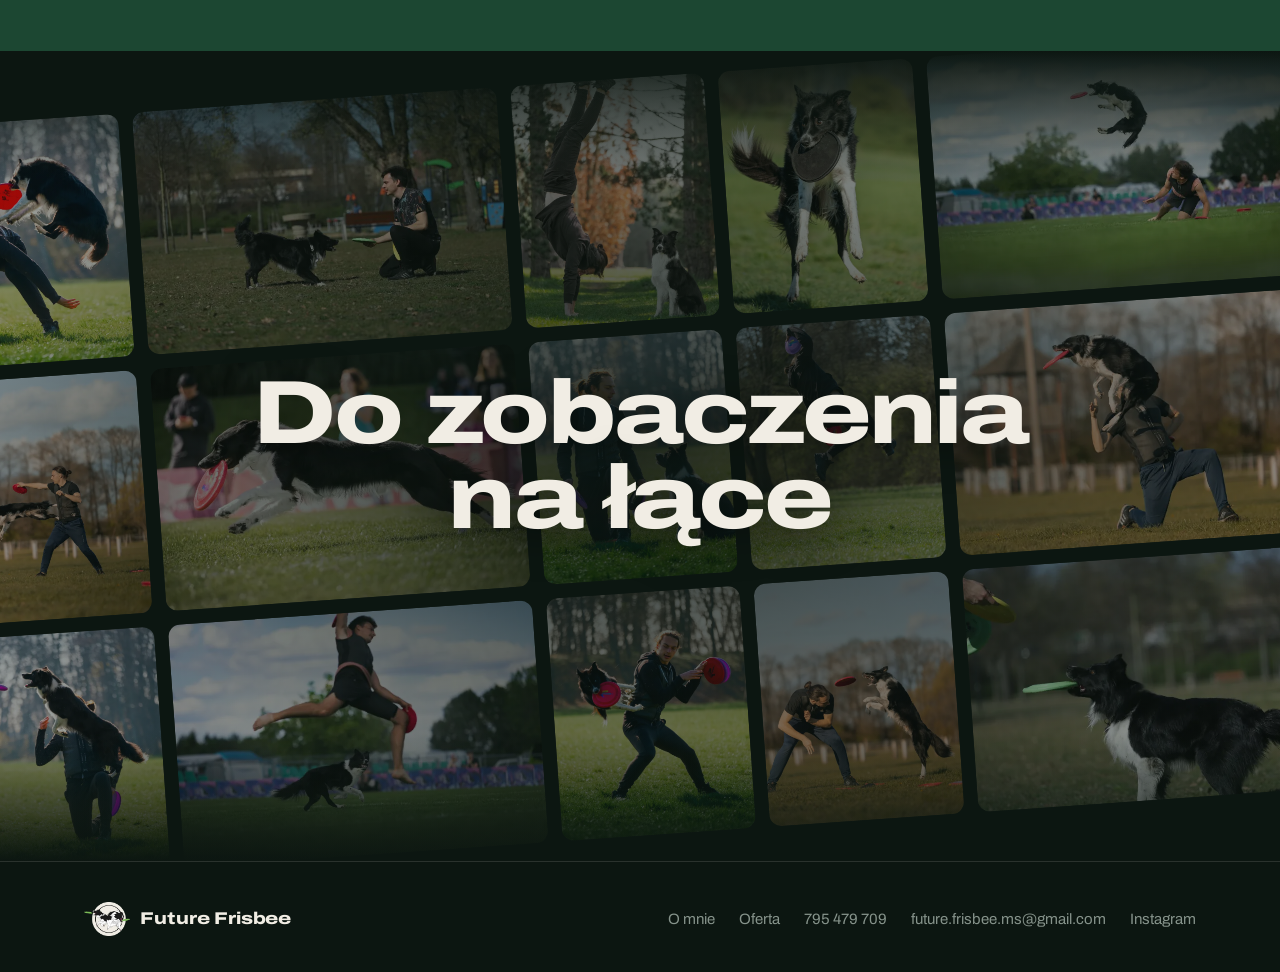
==== commit 0a060764: "Merge pull request #4 from DBakalarski/kalendarz-odstep Kalendarz: mniejsza przerwa przed Opiniami" ====
--- a/index.html
+++ b/index.html
@@ -312,6 +312,8 @@
 .cta-actions .btn-ghost { border-color: var(--green-line); }
 
 /* ---------- Kalendarz wydarzeń (rysuje go site.js z danych Sanity) ---------- */
+/* Kalendarz i Opinie mają to samo tło - bez dolnego marginesu, żeby odstęp nie był podwójny */
+#kalendarz { padding-bottom: 0; }
 .cal-fallback { display: flex; flex-wrap: wrap; align-items: center; gap: 20px 32px; }
 .js [data-cal]:not([data-cal-state]) .cal-fallback { visibility: hidden; } /* trwa pobieranie */
 [data-cal-state="ready"] .cal-fallback { display: none; }
@@ -727,7 +729,8 @@
 (function () {
   // ---------- Kalendarz wydarzeń: dane z Sanity (panel: future-frisbee.sanity.studio) ----------
   // Daty liczone na napisach RRRR-MM-DD, bez stref czasowych.
-  var SANITY = 'https://xdpvlpcu.apicdn.sanity.io/v2026-01-01/data/query/production';
+  // api.sanity.io, nie apicdn: CDN Sanity potrafi przez kilka minut podawać stare dane.
+  var SANITY = 'https://xdpvlpcu.api.sanity.io/v2026-01-01/data/query/production';
   var QUERY = '*[_type=="event" && (date >= $today || endDate >= $today)] | order(date asc)[0...20]' +
     '{_id,title,date,endDate,shortDescription,link,category}';
   var MONTHS = ['Styczeń', 'Luty', 'Marzec', 'Kwiecień', 'Maj', 'Czerwiec', 'Lipiec', 'Sierpień',
@@ -770,9 +773,14 @@
     monthLabel: function (y, m0) { return MONTHS[m0] + ' ' + y; },
     dayLabel: function (s) { var p = parts(s); return p[2] + ' ' + MONTHS_GEN[p[1]] + ' ' + p[0]; },
     shortMonth: function (s) { return MONTHS_SHORT[parts(s)[1]]; },
+    // Bezpieczny link: http(s)/mailto/tel, ścieżka na stronie albo sam adres (test.pl → https://test.pl).
     safeLink: function (u) {
       u = String(u || '').trim();
-      return /^(https?:|mailto:|tel:)/i.test(u) ? u : null;
+      if (/^(https?:|mailto:|tel:)/i.test(u)) return u;
+      if (/^[a-z][a-z0-9+.-]*:/i.test(u)) return null;
+      if (/^(\/|#|\.\/)/.test(u) || /^[\w-]+\.html\b/i.test(u)) return u;
+      if (/^[^\s\/?#]+\.[a-z]{2,}([\/?#]\S*)?$/i.test(u)) return 'https://' + u;
+      return null;
     },
     url: function (today) {
       return SANITY + '?query=' + encodeURIComponent(QUERY) +
@@ -817,7 +825,7 @@
     if (!window.fetch) { root.setAttribute('data-cal-state', 'empty'); return; }
     root.setAttribute('data-cal-state', 'loading');
     var today = todayIso();
-    fetch(ffCal.url(today))
+    fetch(ffCal.url(today), { cache: 'no-store' })
       .then(function (r) { if (!r.ok) throw new Error(r.status); return r.json(); })
       .then(function (data) {
         var events = (data.result || []).filter(function (e) { return e && e.title && /^\d{4}-\d\d-\d\d$/.test(e.date); });
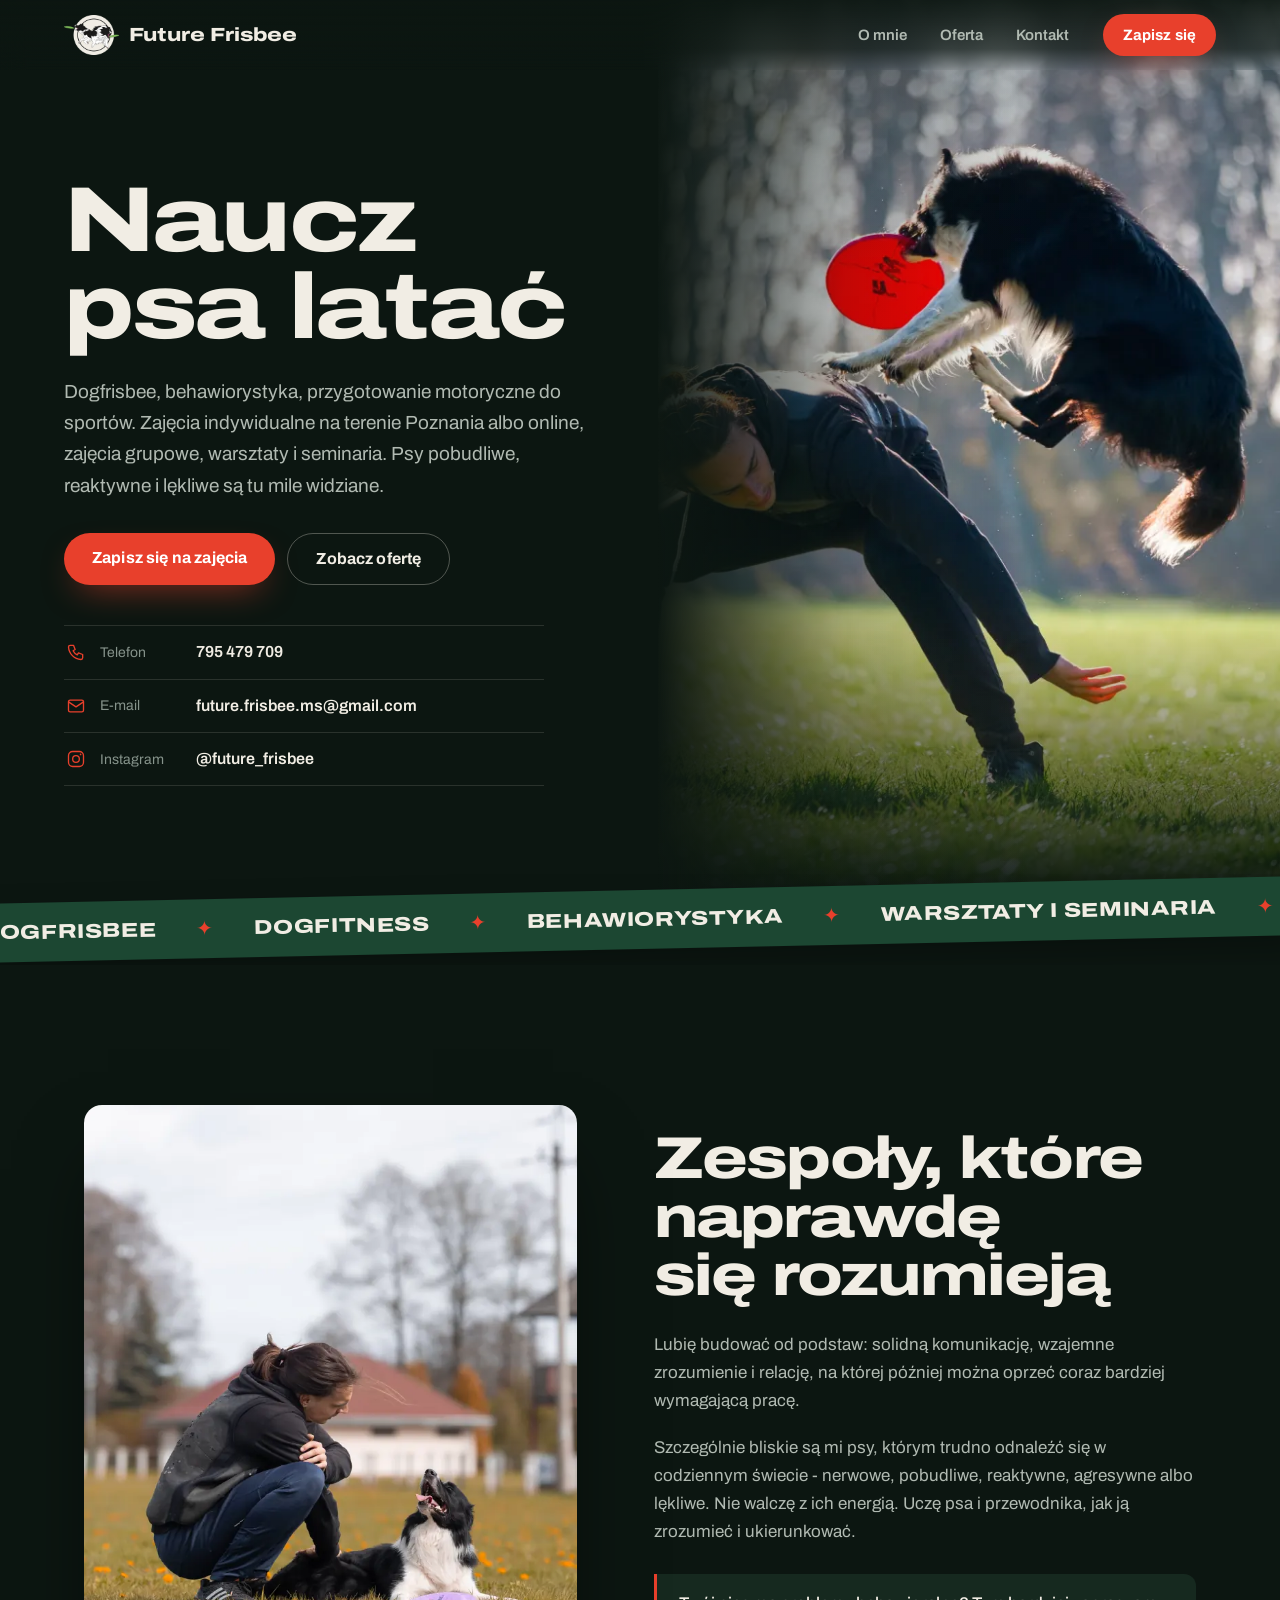
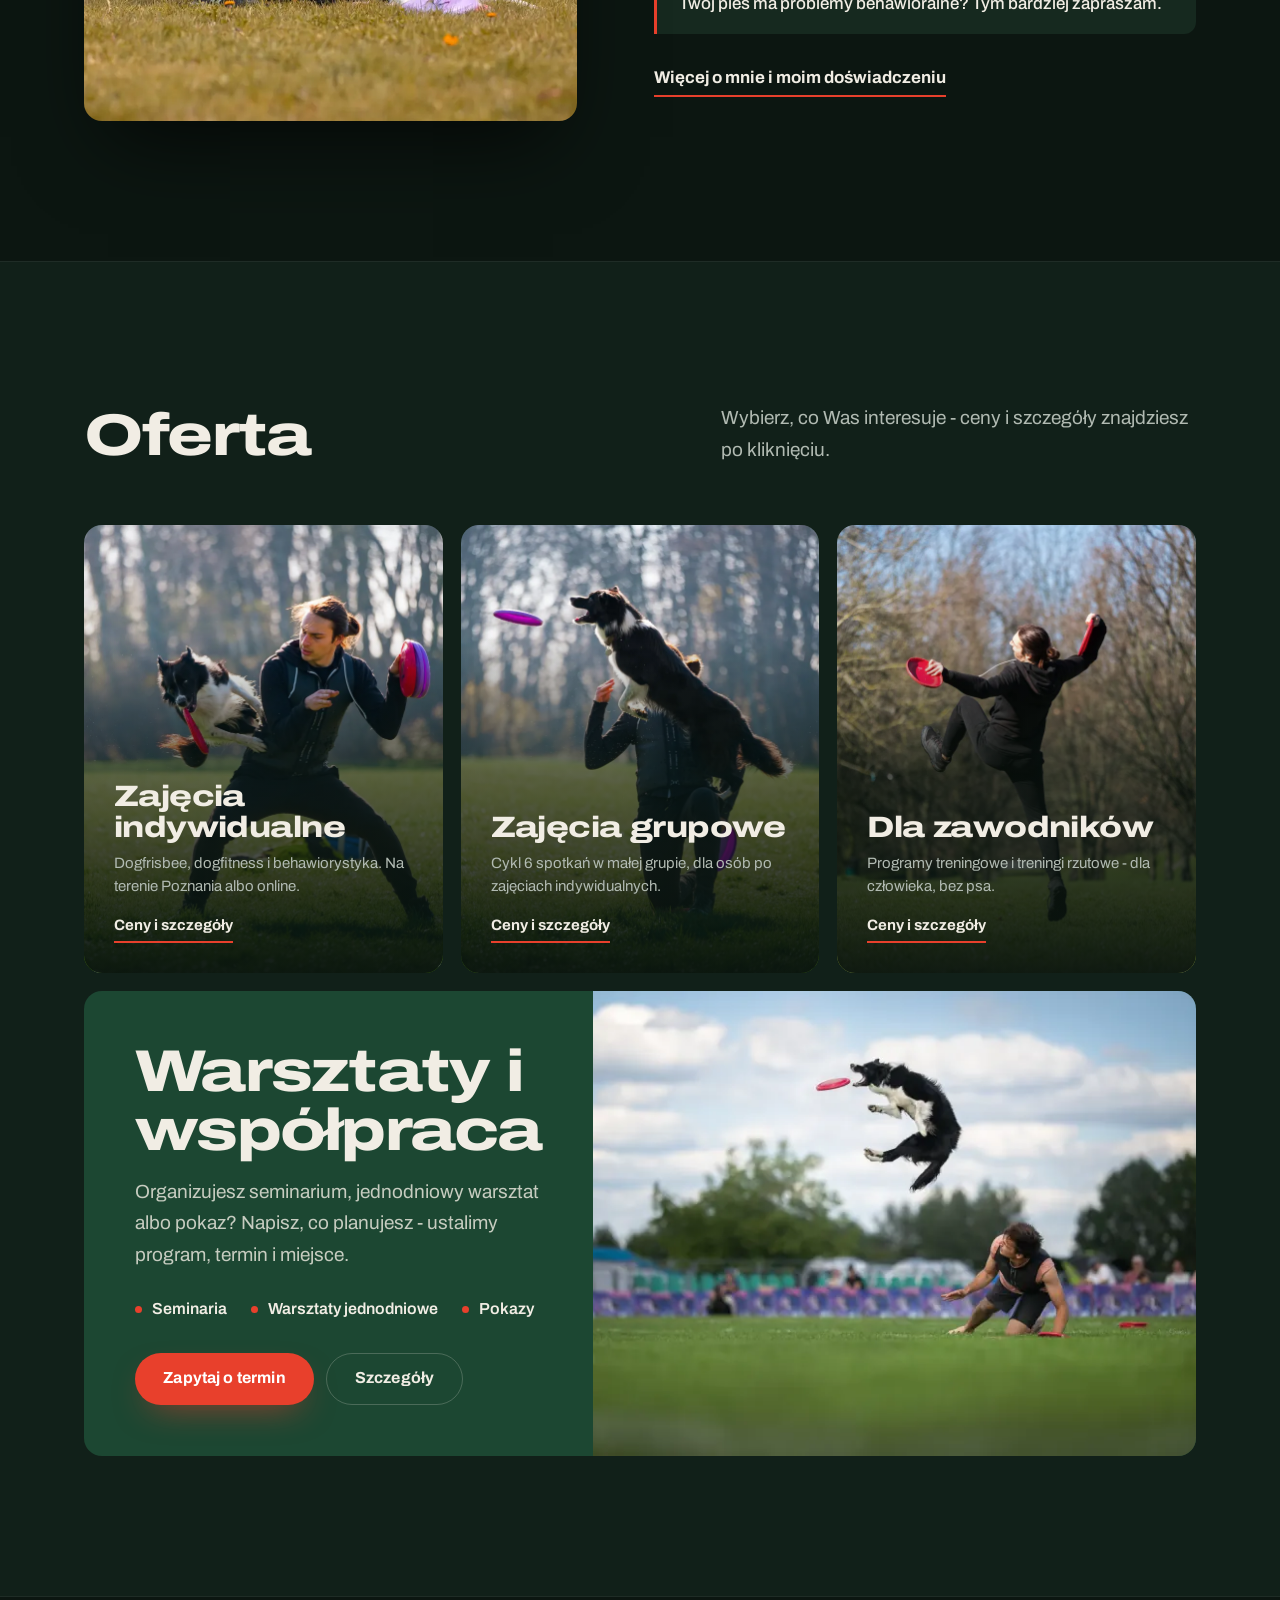
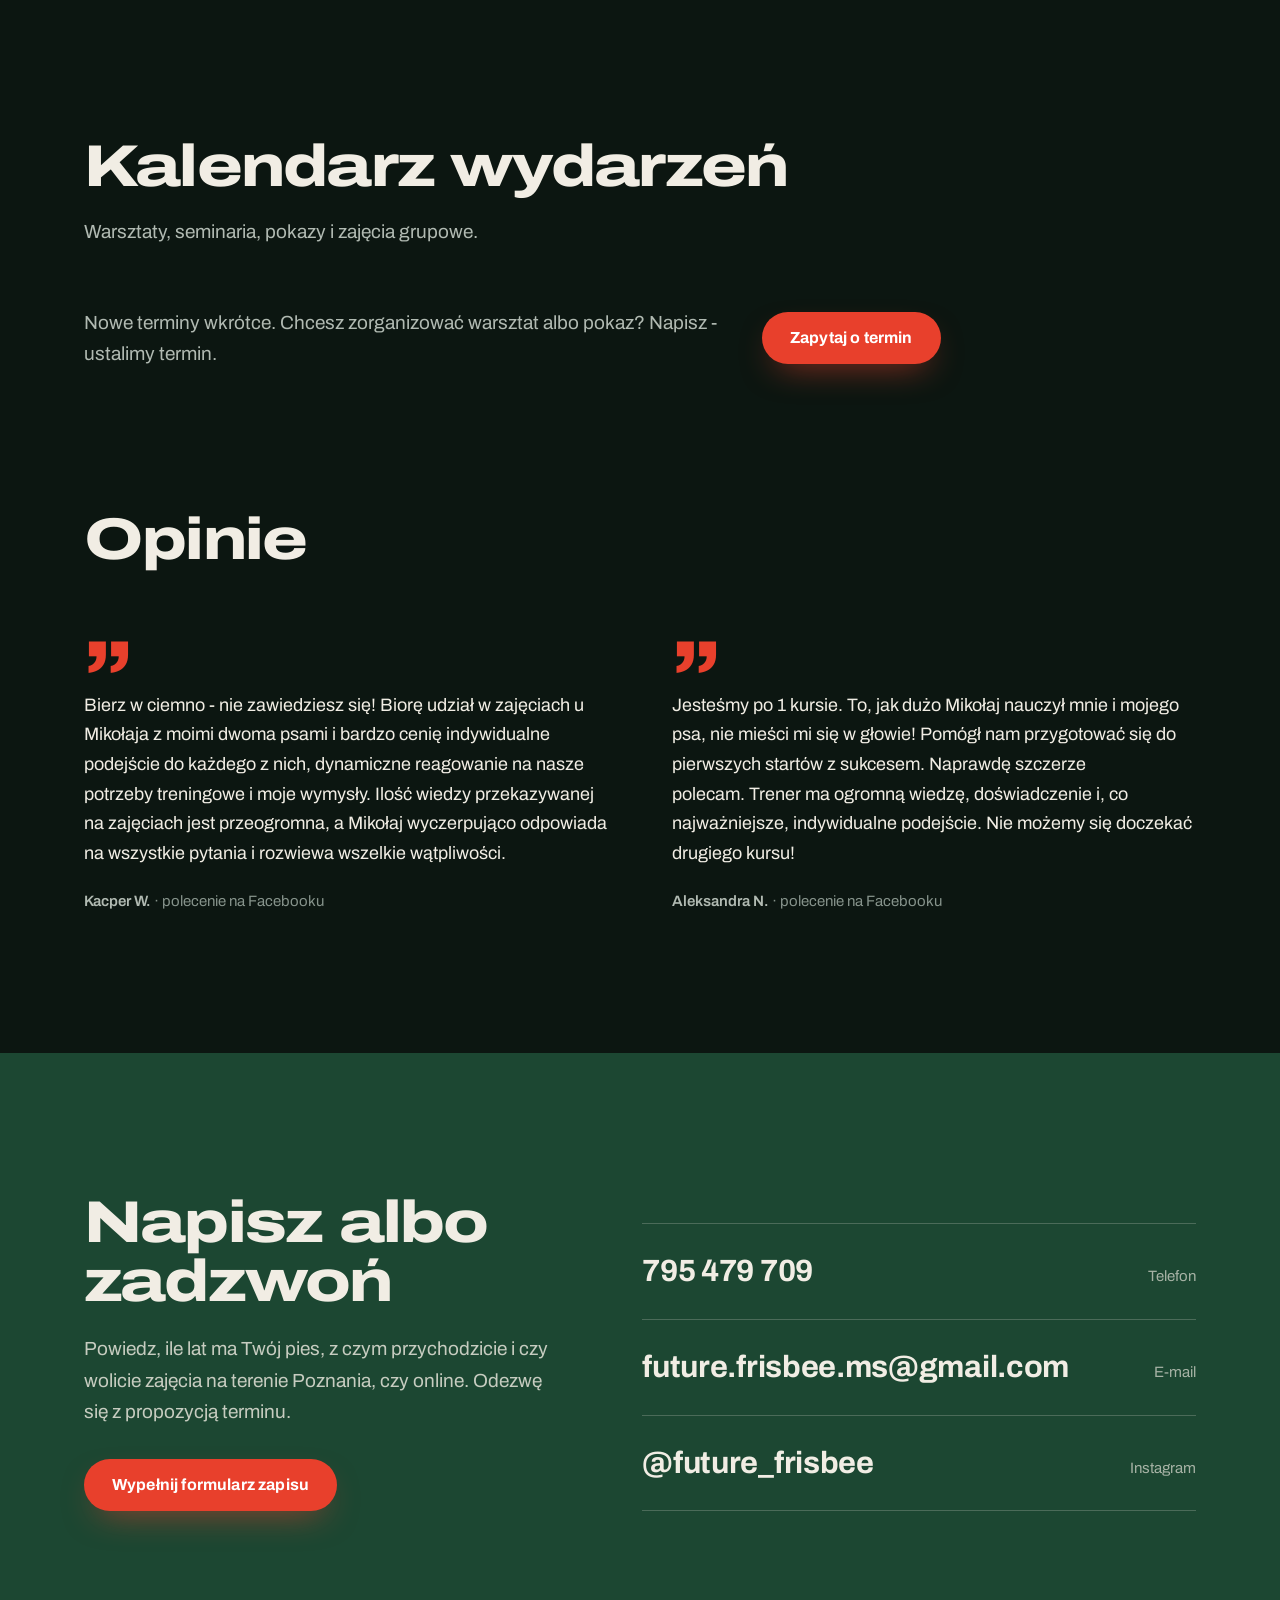
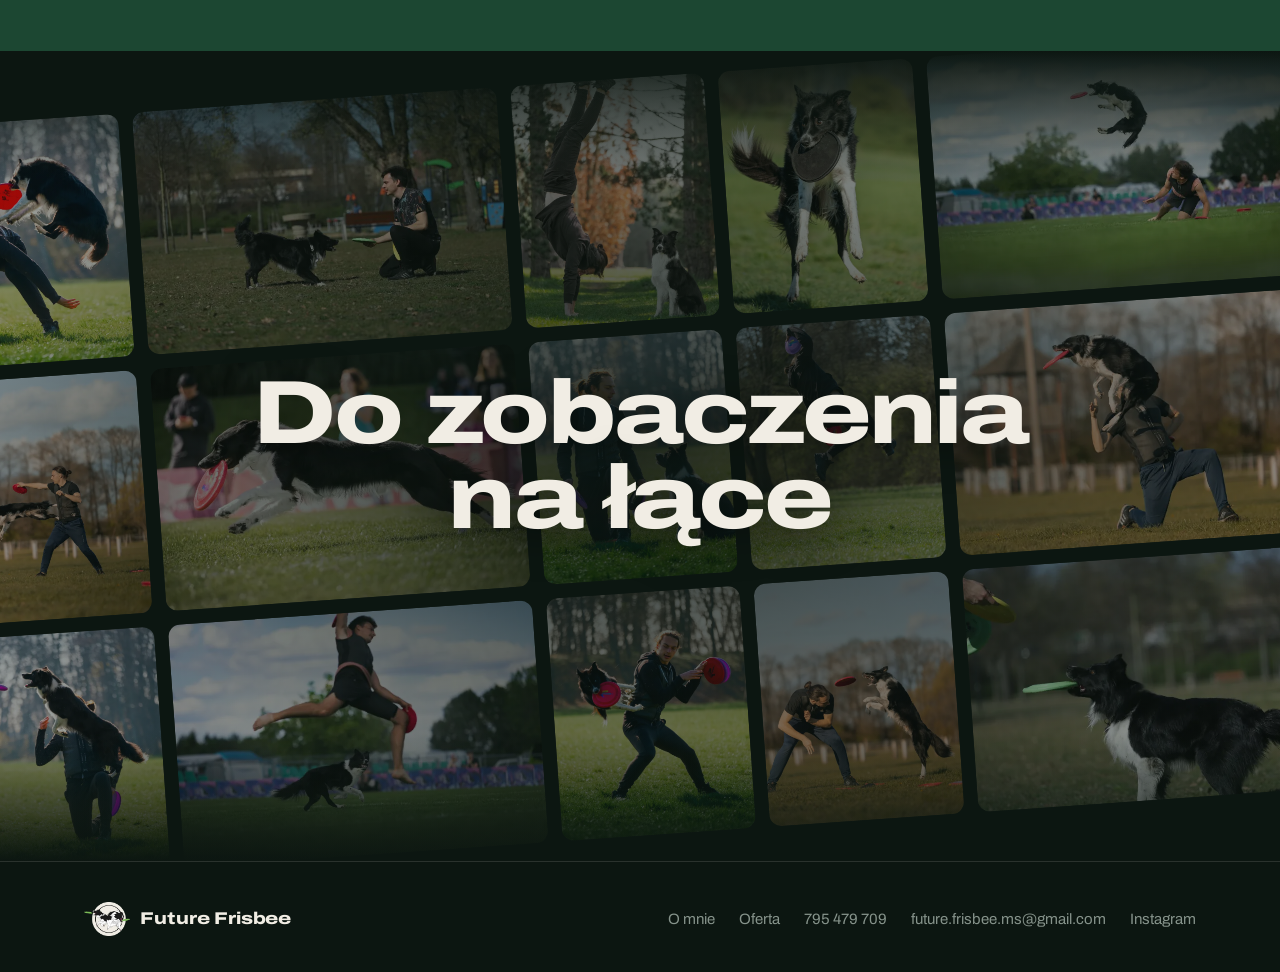
==== commit 8f4b5908: "Formularz: ekran podziękowania po wysłaniu, ramka błędu Po wysłaniu pola znikają, w tej samej ramce " ====
--- a/index.html
+++ b/index.html
@@ -76,7 +76,7 @@
 }
 .btn-primary { background: var(--accent); color: #fff; box-shadow: 0 14px 34px -14px color-mix(in srgb, var(--accent) 70%, transparent); }
 .btn-primary:hover { filter: brightness(1.08); transform: translateY(-1px); }
-.btn-ghost { border: 1px solid rgba(241, 237, 228, .3); color: var(--ink); }
+.btn-ghost { background: none; border: 1px solid rgba(241, 237, 228, .3); color: var(--ink); }
 .btn-ghost:hover, .feature-actions .btn-ghost:hover, .cta-actions .btn-ghost:hover { border-color: var(--ink); background: rgba(241, 237, 228, .1); transform: translateY(-1px); }
 .btn-dark { background: var(--bg); color: var(--ink); }
 .btn-dark:hover { background: #050a07; transform: translateY(-1px); }
@@ -283,8 +283,20 @@
 .field input:focus, .field select:focus, .field textarea:focus { outline: none; border-color: var(--accent); box-shadow: 0 0 0 3px color-mix(in srgb, var(--accent) 25%, transparent); }
 .form-foot { grid-column: 1 / -1; display: flex; flex-wrap: wrap; align-items: center; gap: 12px 20px; margin-top: 4px; }
 .form-note { margin: 0; flex: 1 1 220px; font-size: 14px; line-height: 1.5; color: var(--dim); }
+.form .hp { display: none; } /* pułapka na boty (Formspree _gotcha) - wypełniają ją tylko boty */
+.form button:disabled { opacity: .6; cursor: progress; transform: none; }
 .form-status { grid-column: 1 / -1; margin: 0; font-size: 15px; color: var(--ink); }
 .form-status:empty { display: none; }
+.form[data-state="error"] .form-status { padding: 14px 16px; border: 1px solid color-mix(in srgb, var(--accent) 55%, transparent); border-radius: var(--r-sm); background: color-mix(in srgb, var(--accent) 12%, transparent); }
+/* Po wysłaniu: zamiast pól ekran podziękowania w tej samej ramce */
+.form-done { display: none; }
+.form[data-state="sent"] { display: flex; align-items: center; justify-content: center; }
+.form[data-state="sent"] > :not(.form-done) { display: none; }
+.form[data-state="sent"] .form-done { display: flex; flex-direction: column; align-items: center; gap: 18px; max-width: 26rem; padding: 24px 0; text-align: center; outline: none; }
+.form-done-ico { width: 64px; height: 64px; padding: 16px; border-radius: 50%; background: color-mix(in srgb, var(--accent) 16%, transparent); fill: none; stroke: var(--accent); stroke-width: 2.5; stroke-linecap: round; stroke-linejoin: round; }
+.form-done h3 { font-size: clamp(34px, 4vw, 48px); }
+.form-done .lead { margin: 0; }
+.form-done .btn { margin-top: 8px; border-color: var(--green-line); }
 
 /* ---------- O mnie: podstrona ---------- */
 .bio-hero { display: grid; grid-template-columns: 1.1fr 1fr; gap: clamp(36px, 6vw, 96px); align-items: center; padding-top: clamp(120px, 16vh, 170px); }
@@ -952,7 +964,7 @@
   function init() {
     if (window.__ffReady) return;
     var reveal = document.querySelectorAll('[data-reveal]');
-    var forms = document.querySelectorAll('form[data-mailto]');
+    var forms = document.querySelectorAll('form[data-mail]');
     if (!reveal.length && !forms.length) return; // treść jeszcze się nie wyrenderowała
     window.__ffReady = true;
     document.documentElement.classList.add('js');
@@ -982,7 +994,7 @@
 
     // Wybór usługi w formularzu: przyciski z data-pick i adres ?temat=...
     function pick(value) {
-      var sel = document.querySelector('form[data-mailto] select[name="temat"]');
+      var sel = document.querySelector('form[data-mail] select[name="temat"]');
       if (sel && value) sel.value = value;
     }
     document.querySelectorAll('[data-pick]').forEach(function (a) {
@@ -990,28 +1002,46 @@
     });
     try { pick(new URLSearchParams(location.search).get('temat')); } catch (e) {}
 
-    // Formularz → gotowa wiadomość w programie pocztowym
+    // Formularz → Formspree (wysyłka w tle; bez JS zwykły POST na adres z action)
     forms.forEach(function (form) {
       form.addEventListener('submit', function (ev) {
+        if (!window.fetch || !window.FormData) return; // stara przeglądarka: zwykły POST
         ev.preventDefault();
         var f = form.elements;
         var val = function (n) { return f[n] ? String(f[n].value || '').trim() : ''; };
-        var temat = val('temat') || 'Pytanie';
-        var body = [
-          'Czego dotyczy: ' + temat,
-          'Forma zajęć: ' + (val('forma') || '-'),
-          'Imię: ' + val('imie'),
-          'Kontakt: ' + val('kontakt'),
-          '',
-          val('wiadomosc')
-        ].join('\n');
-        var to = form.getAttribute('data-mailto');
-        location.href = 'mailto:' + to +
-          '?subject=' + encodeURIComponent('Zgłoszenie ze strony: ' + temat) +
-          '&body=' + encodeURIComponent(body);
         var status = form.querySelector('.form-status');
-        if (status) status.textContent = 'Otwieram Twoją pocztę z gotową wiadomością - wystarczy ją wysłać. ' +
-          'Jeśli nic się nie otworzyło, napisz bezpośrednio na ' + to + ' albo zadzwoń.';
+        var btn = form.querySelector('button[type="submit"]');
+        var say = function (t) { if (status) status.textContent = t; };
+        form.removeAttribute('data-state');
+        var data = new FormData(form);
+        data.set('_subject', 'Zgłoszenie ze strony: ' + (val('temat') || 'Pytanie'));
+        if (/^[^\s@]+@[^\s@]+\.[^\s@]+$/.test(val('kontakt'))) data.set('_replyto', val('kontakt'));
+        if (btn) btn.disabled = true;
+        say('Wysyłam…');
+        return fetch(form.action, { method: 'POST', body: data, headers: { Accept: 'application/json' } })
+          .then(function (r) { if (!r.ok) throw new Error(r.status); })
+          .then(function () {
+            // Ekran podziękowania w tej samej ramce (bez skoku wysokości)
+            form.reset();
+            say('');
+            form.style.minHeight = form.offsetHeight + 'px';
+            form.setAttribute('data-state', 'sent');
+            var done = form.querySelector('.form-done');
+            if (done) { done.focus(); if (done.scrollIntoView) done.scrollIntoView({ block: 'nearest' }); }
+          })
+          .catch(function () {
+            form.setAttribute('data-state', 'error');
+            say('Nie udało się wysłać wiadomości. Zadzwoń: ' + form.getAttribute('data-phone') +
+              ' albo napisz: ' + form.getAttribute('data-mail') + '.');
+          })
+          .then(function () { if (btn) btn.disabled = false; });
+      });
+      var again = form.querySelector('[data-form-again]');
+      if (again) again.addEventListener('click', function () {
+        form.removeAttribute('data-state');
+        form.style.minHeight = '';
+        var first = form.querySelector('.field select, .field input, .field textarea');
+        if (first) first.focus();
       });
     });
   }
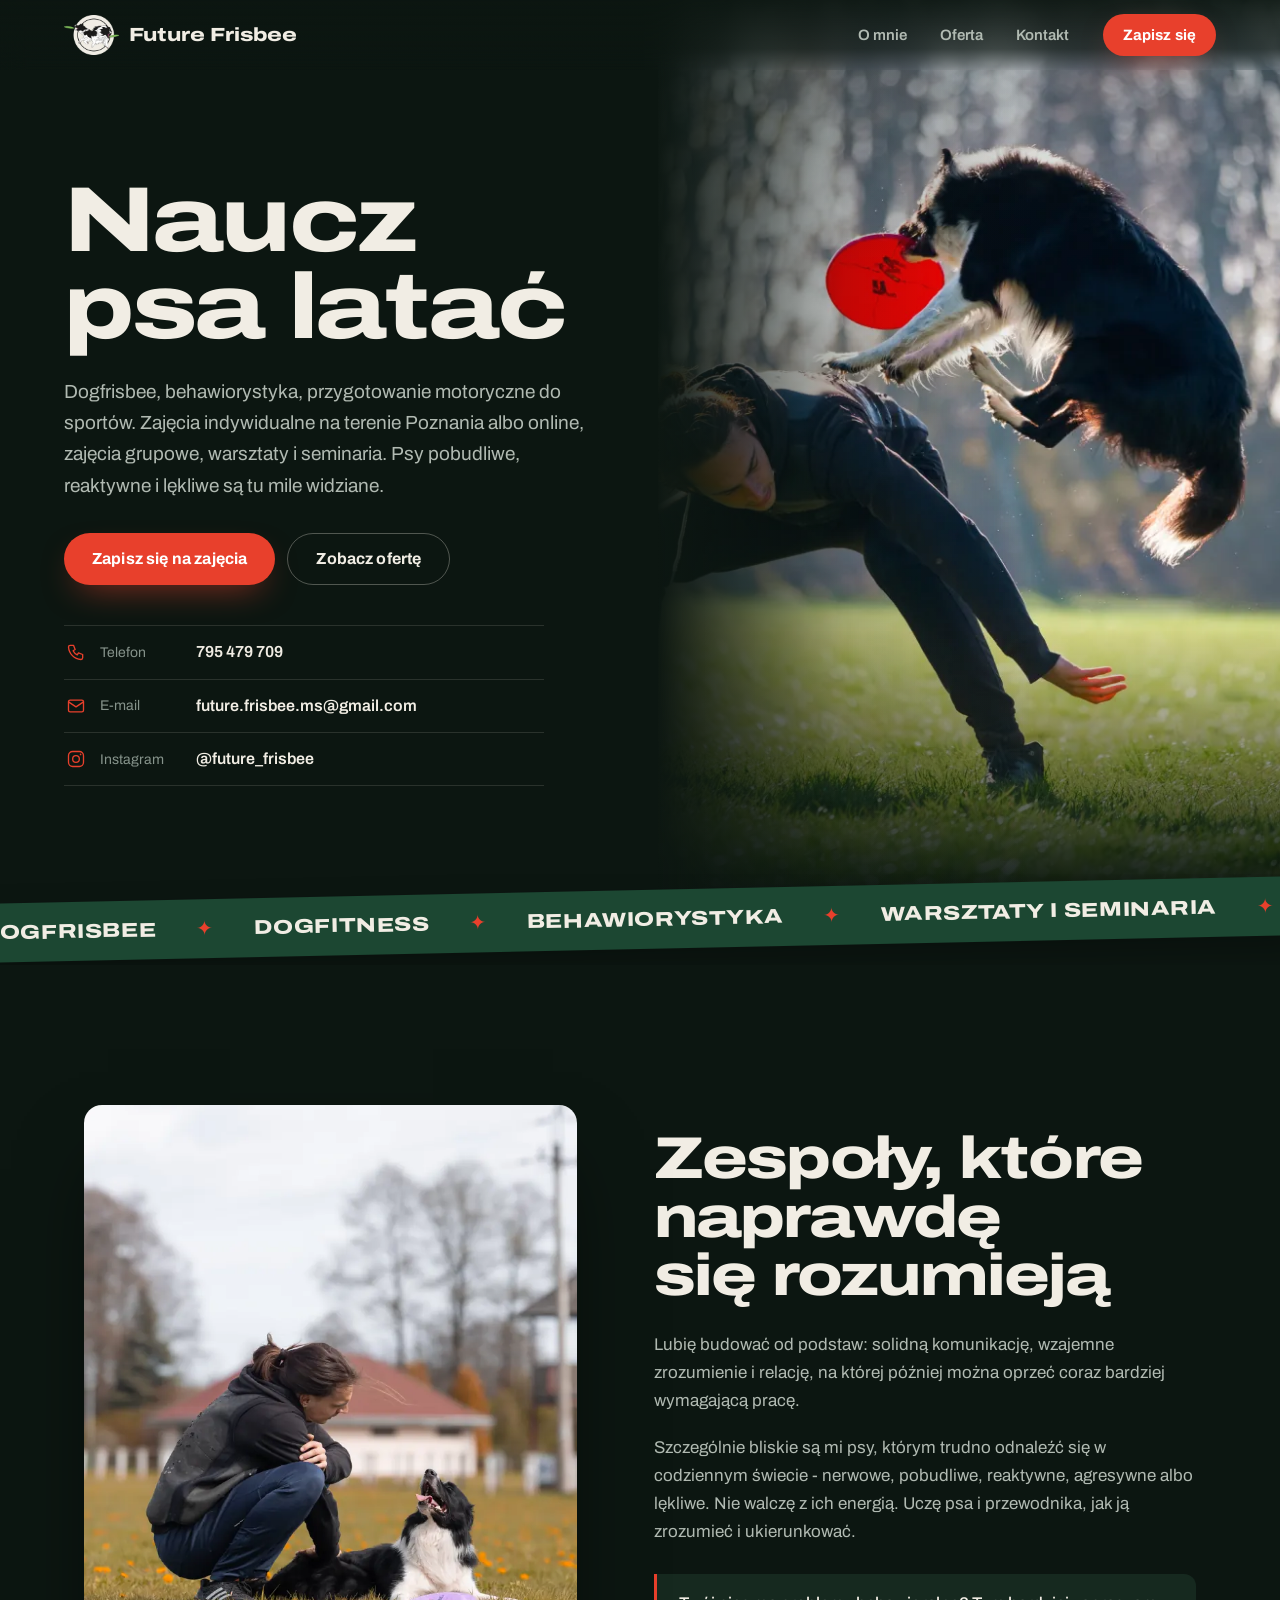
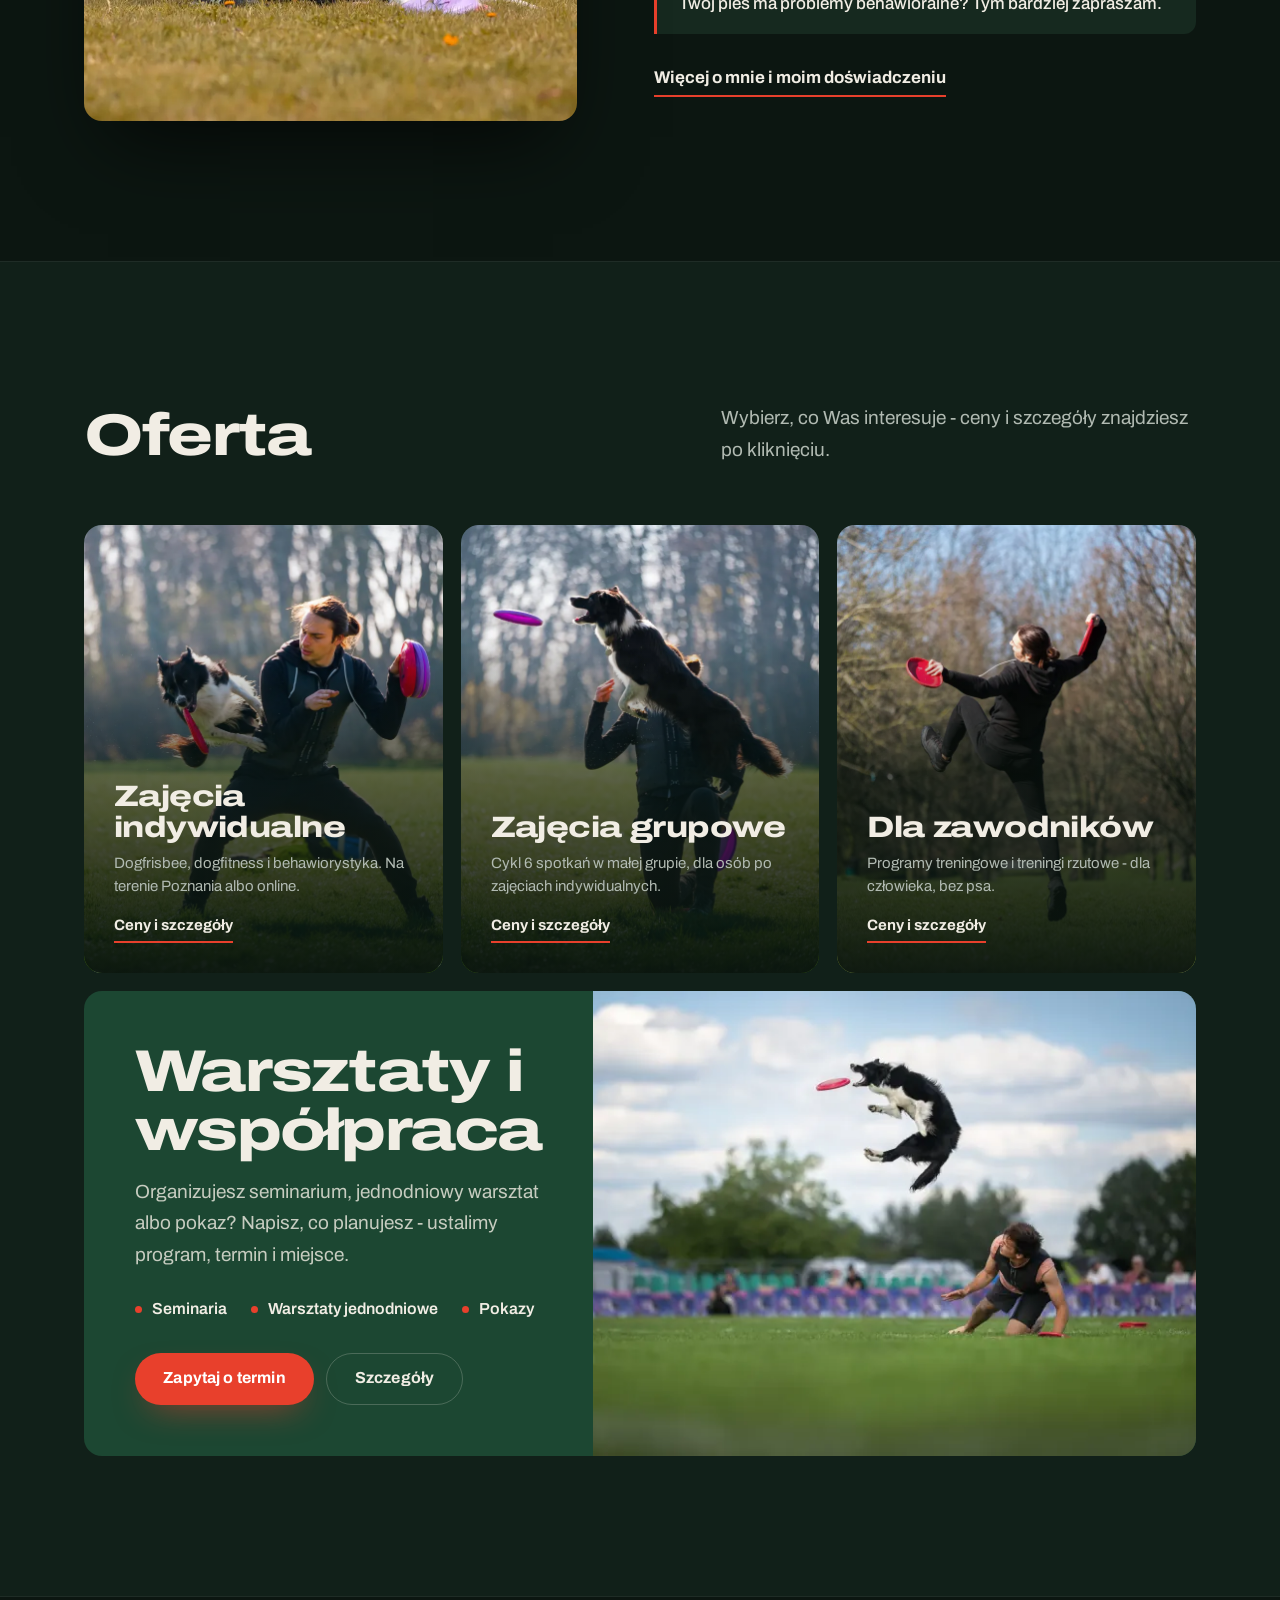
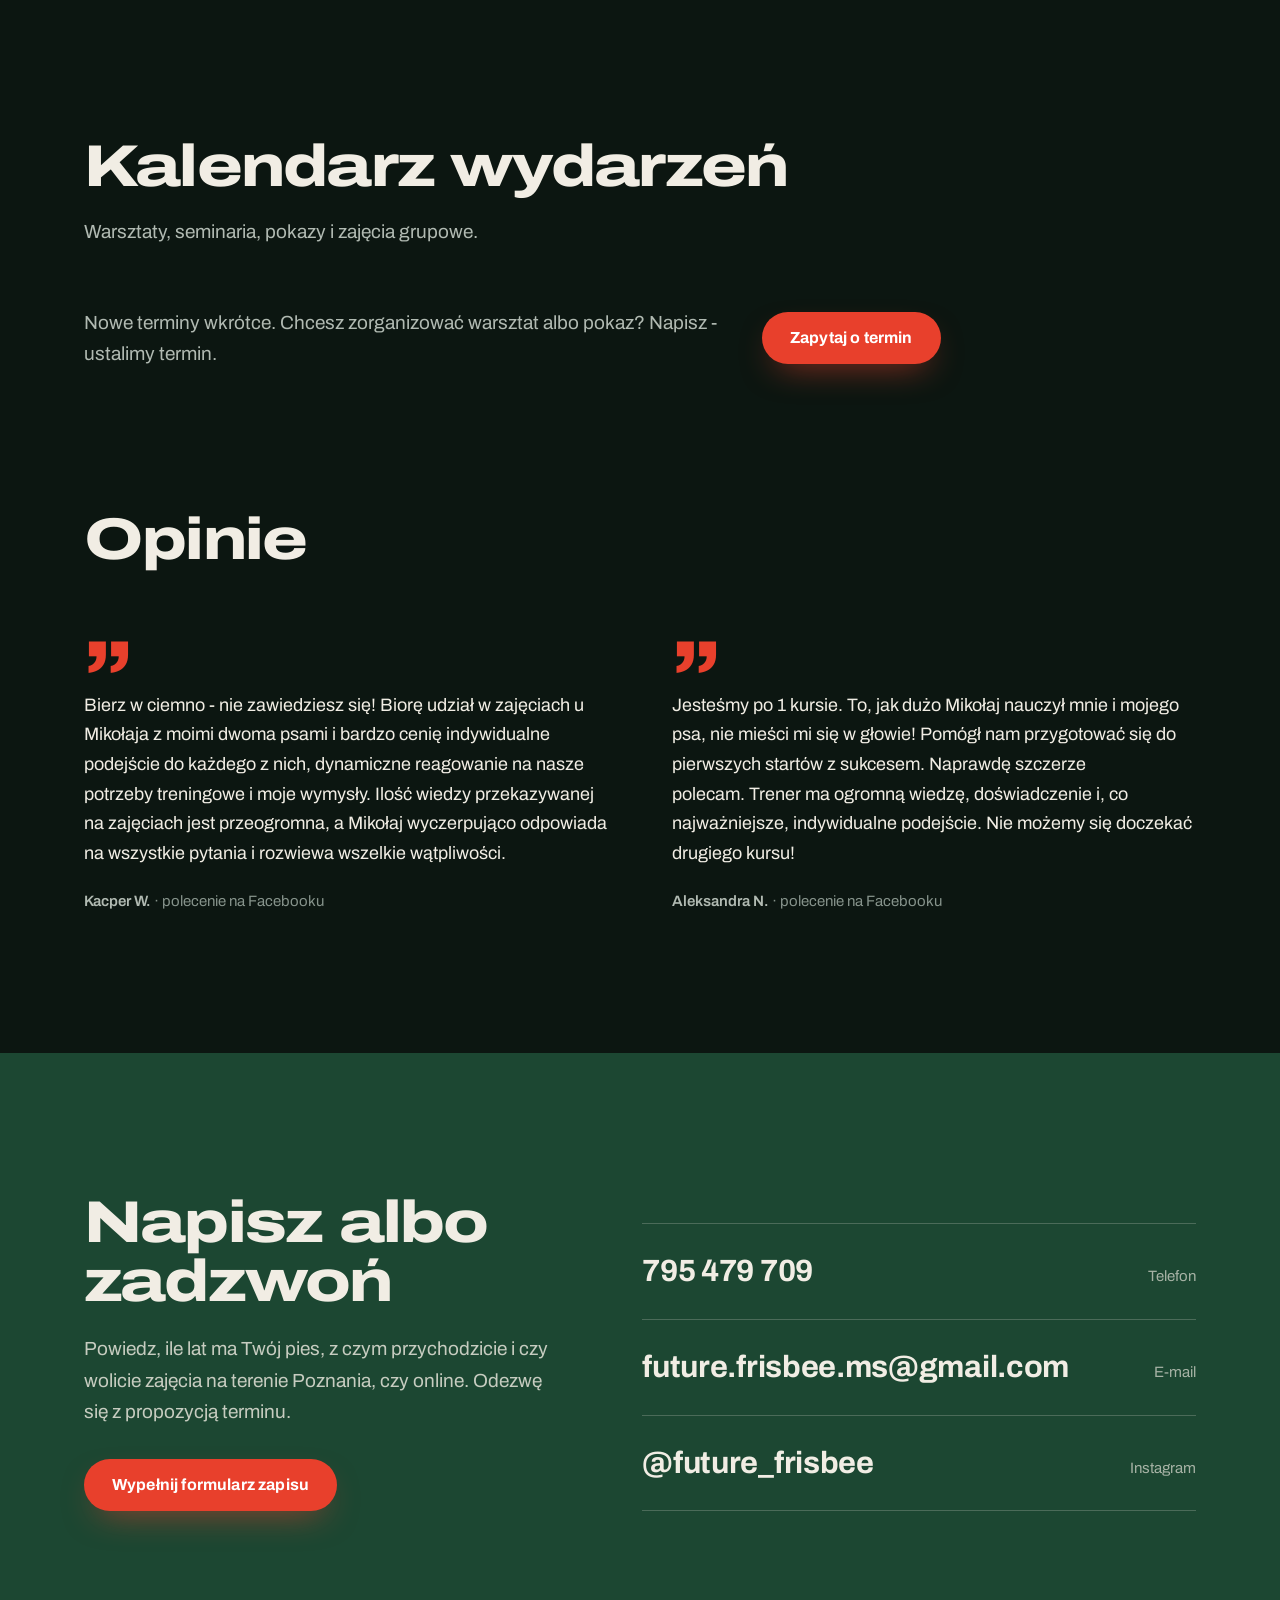
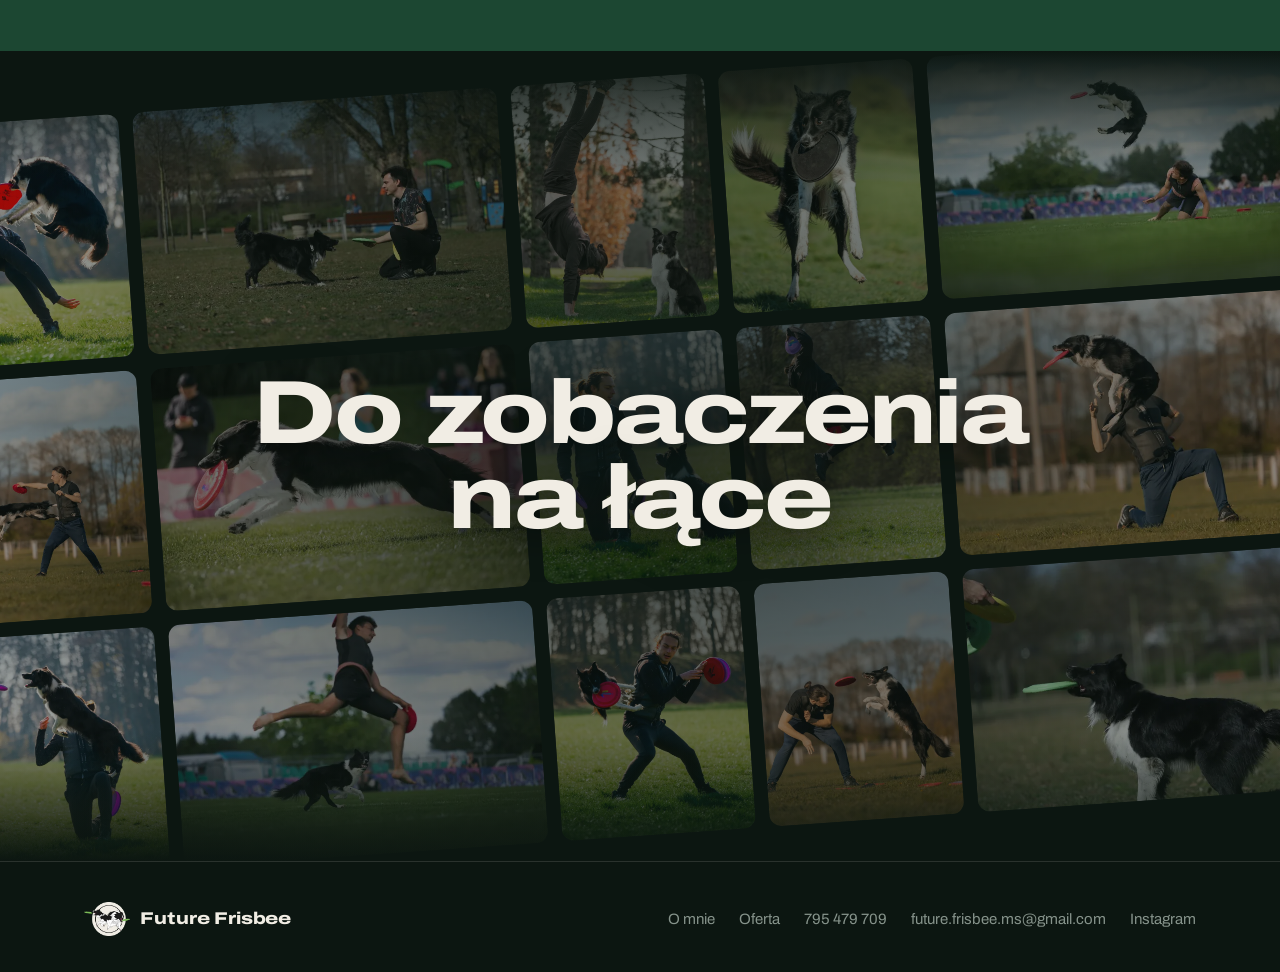
==== commit 8082a755: "SEO: .htaccess, robots.txt, sitemap.xml, strona 404, canonical, og:image, JSON-LD - server/.htaccess" ====
--- a/index.html
+++ b/index.html
@@ -11,6 +11,15 @@
 <meta property="og:locale" content="pl_PL">
 <meta property="og:title" content="Future Frisbee - dogfrisbee, dogfitness i behawiorystyka">
 <meta property="og:description" content="Dogfrisbee, behawiorystyka i przygotowanie motoryczne do sportów (dogfitness). Zajęcia indywidualne i grupowe - na terenie Poznania i online, warsztaty i seminaria. Psy pobudliwe, reaktywne i lękliwe mile widziane.">
+<link rel="canonical" href="https://futurefrisbee.pl/">
+<meta property="og:url" content="https://futurefrisbee.pl/">
+<meta property="og:site_name" content="Future Frisbee">
+<meta property="og:image" content="https://futurefrisbee.pl/photos/og-image.jpg">
+<meta property="og:image:width" content="1200">
+<meta property="og:image:height" content="630">
+<meta property="og:image:alt" content="Border collie w skoku za dyskiem, trener na trawie - zawody dogfrisbee">
+<meta name="twitter:card" content="summary_large_image">
+<script type="application/ld+json">{"@context":"https://schema.org","@type":"LocalBusiness","name":"Future Frisbee","description":"Dogfrisbee, behawiorystyka i przygotowanie motoryczne do sportów (dogfitness). Zajęcia indywidualne i grupowe - na terenie Poznania i online, warsztaty i seminaria. Psy pobudliwe, reaktywne i lękliwe mile widziane.","url":"https://futurefrisbee.pl/","image":"https://futurefrisbee.pl/photos/og-image.jpg","logo":"https://futurefrisbee.pl/logo/apple-touch-icon.png","telephone":"+48795479709","email":"future.frisbee.ms@gmail.com","areaServed":{"@type":"City","name":"Poznań"},"sameAs":["https://instagram.com/future_frisbee"]}</script>
 <link rel="icon" type="image/png" href="logo/favicon.png">
 <link rel="apple-touch-icon" href="logo/apple-touch-icon.png">
 <link rel="preconnect" href="https://fonts.googleapis.com">
@@ -299,6 +308,9 @@
 .form-done .btn { margin-top: 8px; border-color: var(--green-line); }
 
 /* ---------- O mnie: podstrona ---------- */
+/* Strona 404 */
+.err-hero { min-height: 70vh; display: flex; flex-direction: column; justify-content: center; align-items: flex-start; gap: 22px; padding-top: clamp(120px, 16vh, 170px); padding-bottom: clamp(60px, 10vh, 120px); }
+.err-code { margin: 0; font-size: 15px; font-weight: 800; letter-spacing: .2em; color: var(--accent); }
 .bio-hero { display: grid; grid-template-columns: 1.1fr 1fr; gap: clamp(36px, 6vw, 96px); align-items: center; padding-top: clamp(120px, 16vh, 170px); }
 .bio-hero .lead { margin-top: 26px; }
 .bio-hero img { width: 100%; aspect-ratio: 3 / 4; object-fit: cover; object-position: 50% 10%; border-radius: var(--r); } /* 3:4 - mieszczą się stopy i pies */
